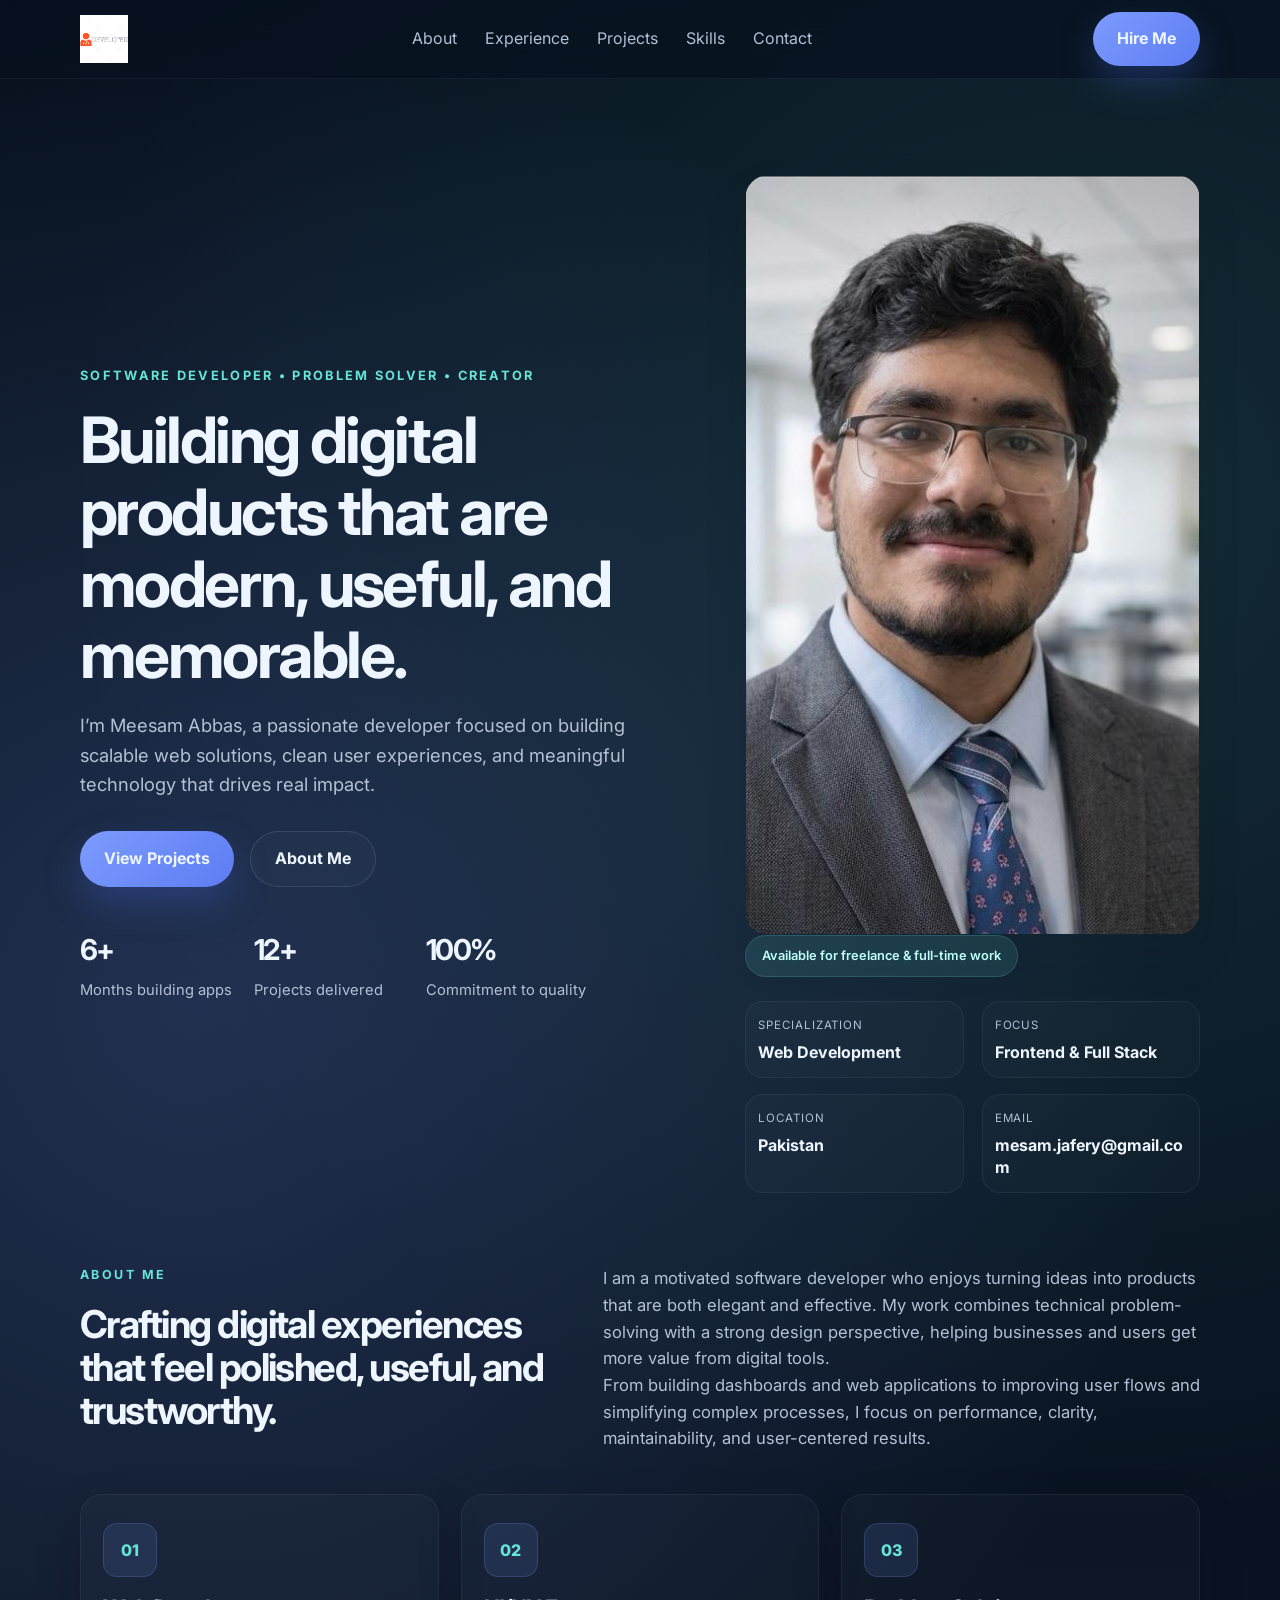
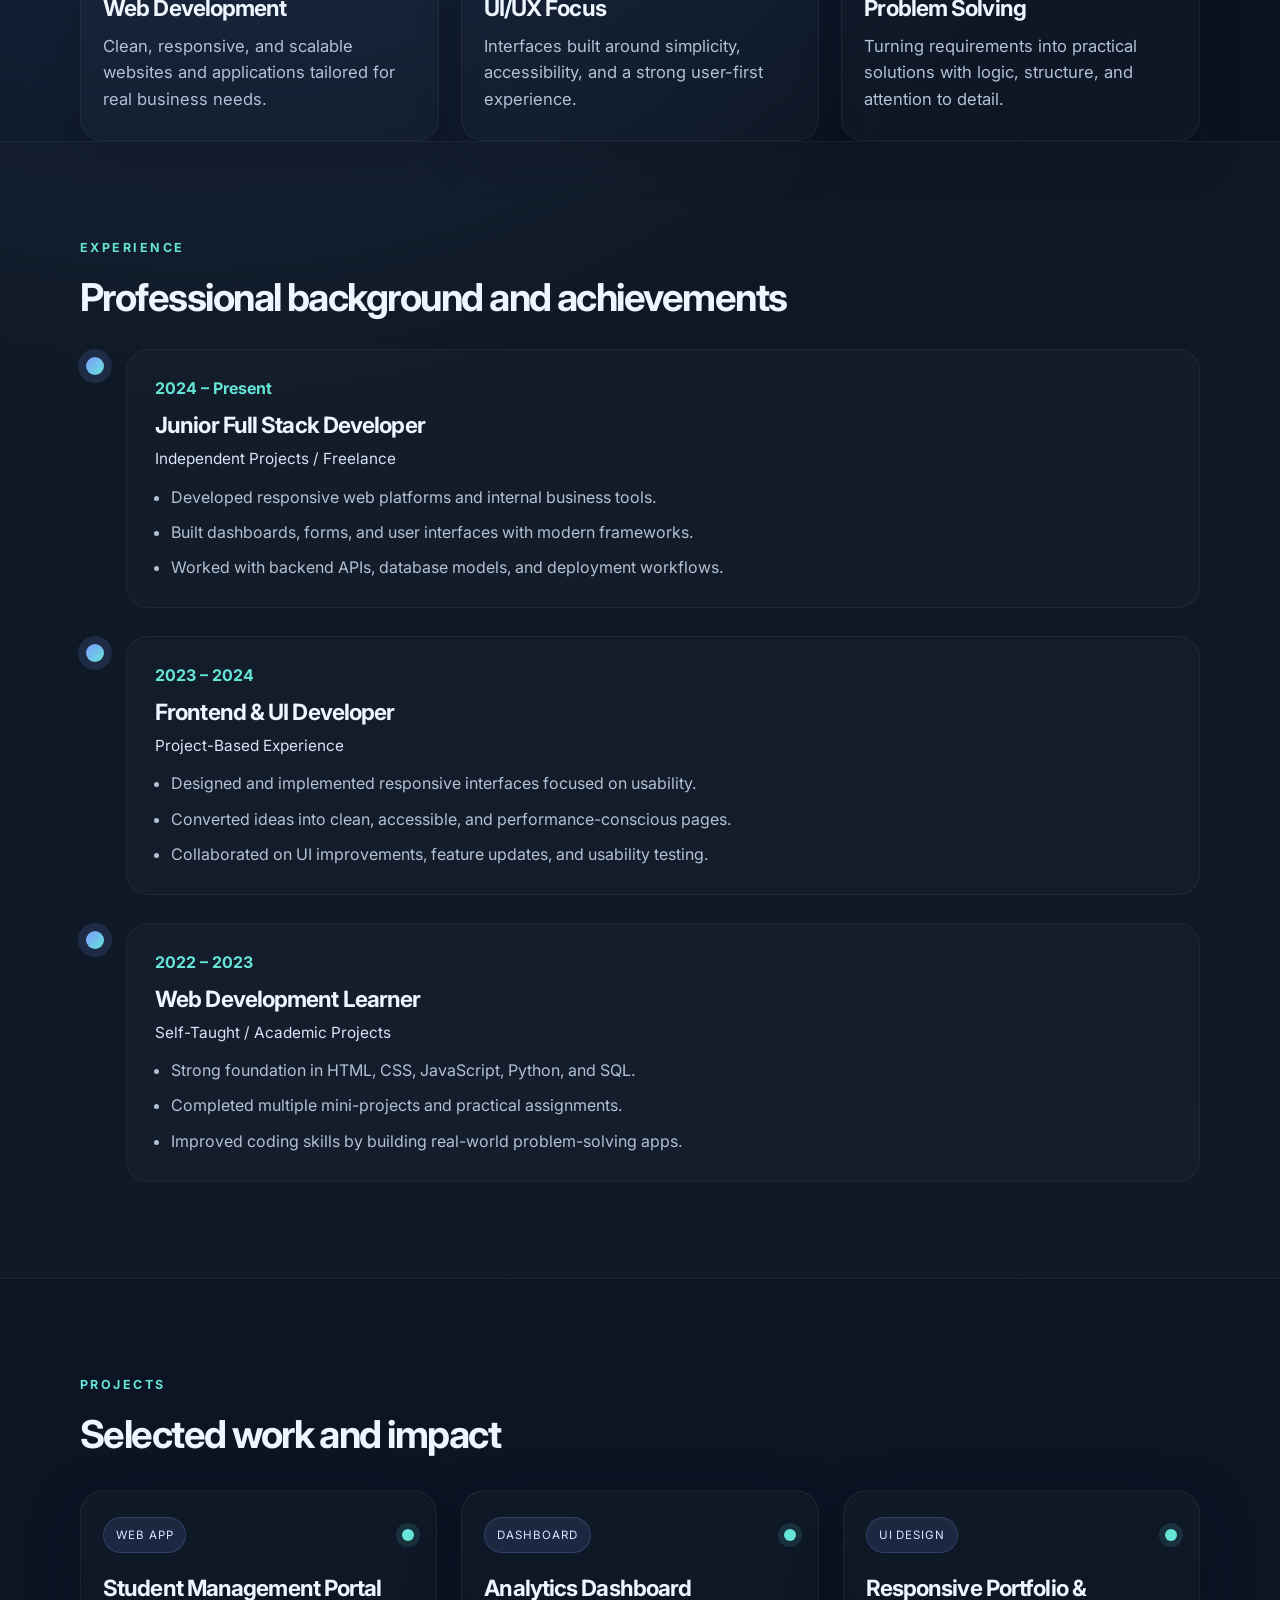
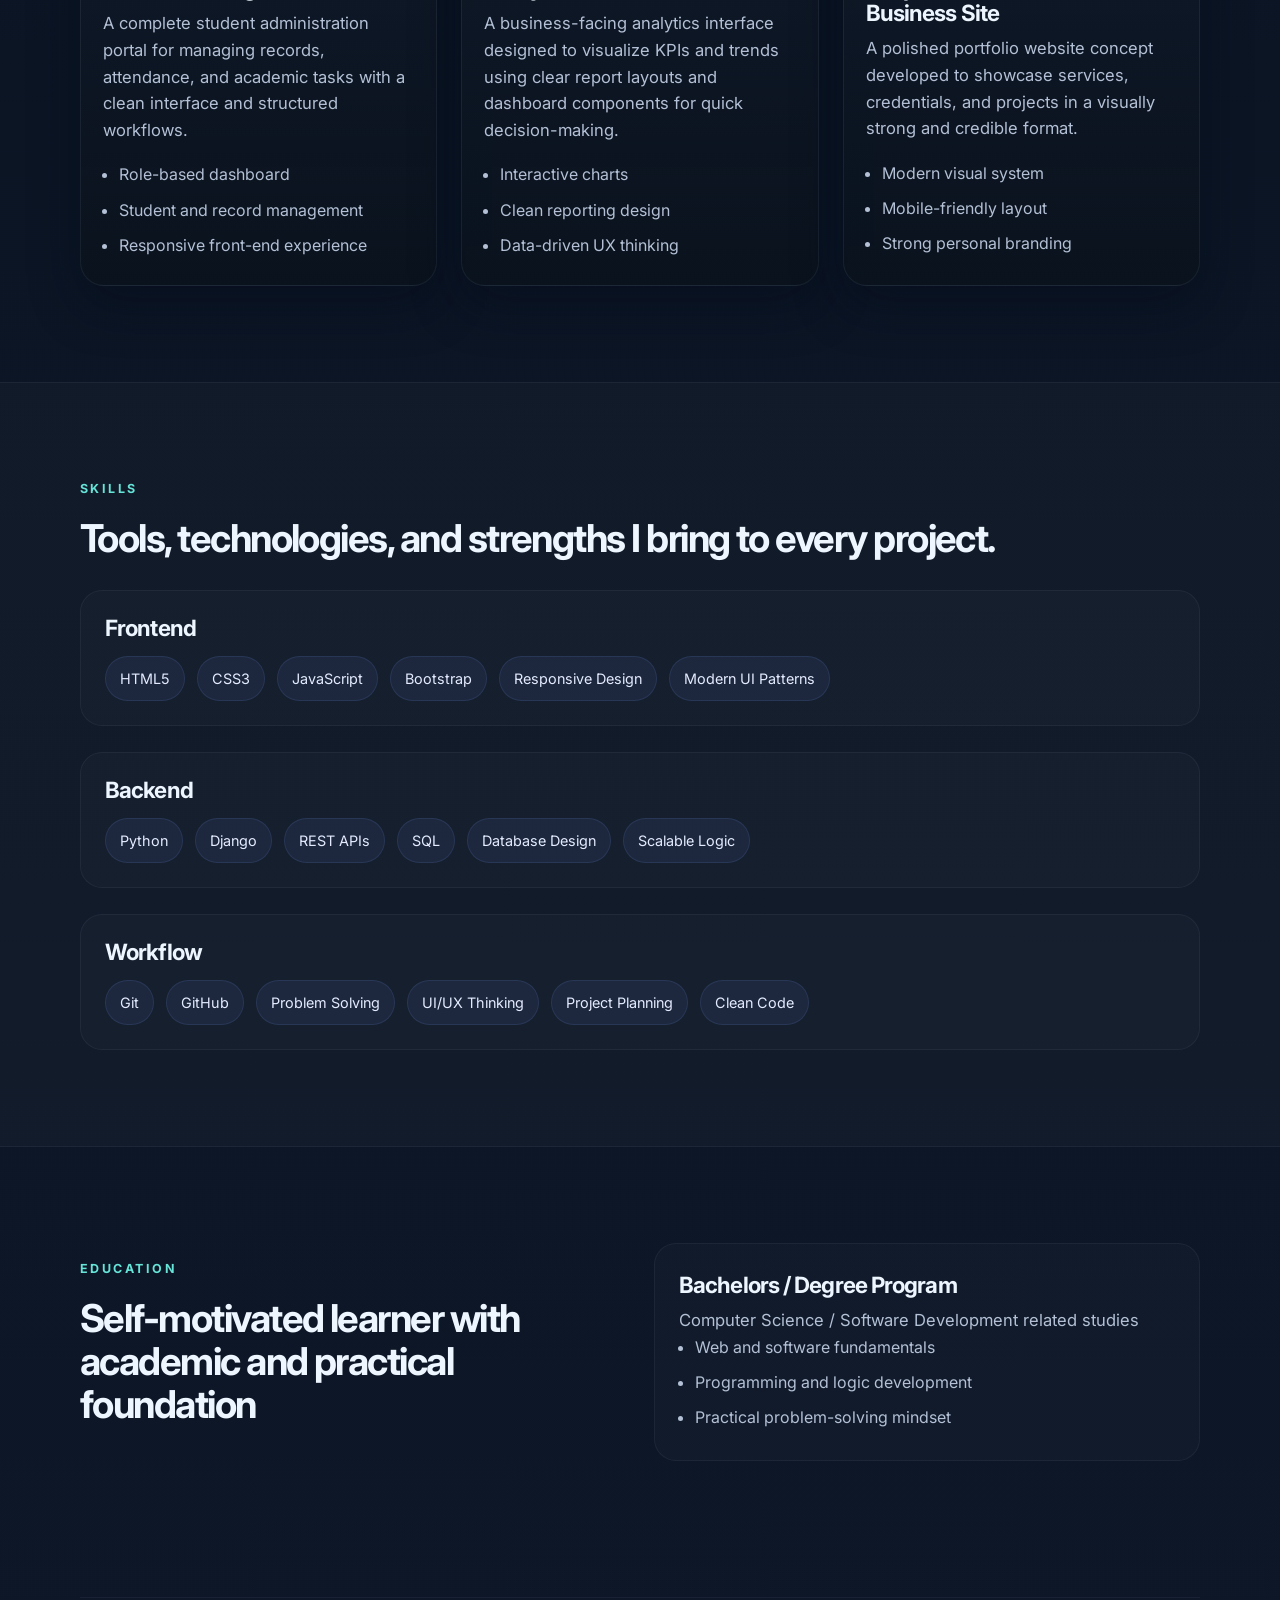
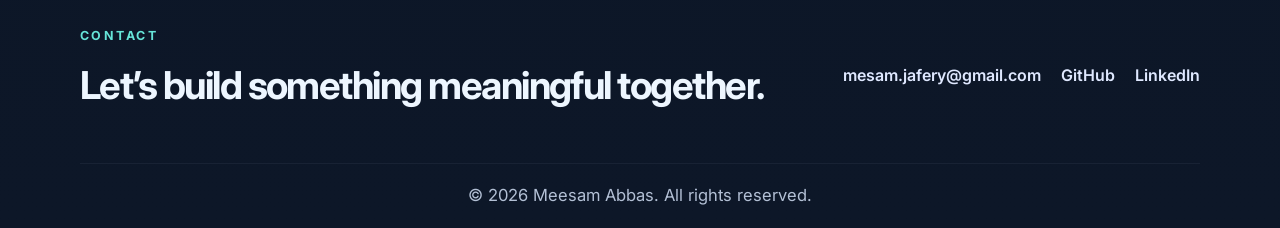
==== index.html @ dd3c180b "Add files via upload" ====
<!DOCTYPE html>
<html lang="en">
  <head>
    <meta charset="UTF-8" />
    <meta name="viewport" content="width=device-width, initial-scale=1.0" />
    <meta
      name="description"
      content="Professional portfolio of Meesam Abbas, a software developer focused on building clean, scalable, and user-centered digital experiences."
    />
    <title>Meesam Abbas | Portfolio</title>
    <link rel="preconnect" href="https://fonts.googleapis.com" />
    <link rel="preconnect" href="https://fonts.gstatic.com" crossorigin />
    <link
      href="https://fonts.googleapis.com/css2?family=Inter:wght@400;500;600;700;800;900&display=swap"
      rel="stylesheet"
    />
    <link rel="stylesheet" href="styles.css" />
  </head>
  <body>
    <header class="site-header">
      <nav class="nav container">
        <a href="#top" class="brand" aria-label="Meesam Abbas home">
          <img
            class="brand-mark"
            src="f4c7836ed6007da3af8264ae52c1f7133dd1fe5c-731x731.png"
            alt="Developer logo"
          />
        </a>
        <div class="nav-links">
          <a href="#about">About</a>
          <a href="#experience">Experience</a>
          <a href="#projects">Projects</a>
          <a href="#skills">Skills</a>
          <a href="#contact">Contact</a>
        </div>
        <a class="btn btn-primary" href="#contact">Hire Me</a>
      </nav>
    </header>

    <main id="top">
      <section class="hero">
        <div class="container hero-grid">
          <div class="hero-copy">
            <p class="eyebrow">Software Developer • Problem Solver • Creator</p>
            <h1>Building digital products that are modern, useful, and memorable.</h1>
            <p class="lead">
              I’m Meesam Abbas, a passionate developer focused on building scalable web solutions,
              clean user experiences, and meaningful technology that drives real impact.
            </p>

            <div class="action-row">
              <a class="btn btn-primary" href="#projects">View Projects</a>
              <a class="btn btn-secondary" href="#about">About Me</a>
            </div>

            <ul class="quick-stats">
              <li><strong>6+</strong><span>Months building apps</span></li>
              <li><strong>12+</strong><span>Projects delivered</span></li>
              <li><strong>100%</strong><span>Commitment to quality</span></li>
            </ul>
          </div>

          <div class="hero-card">
            <div class="profile-panel">
              <div class="avatar-ring">
                <img
                  class="profile-photo"
                  src="WhatsApp Image 2026-08-08 at 12.44.15 PM.jpeg"
                  alt="Meesam Abbas"
                />
              </div>
              <div class="status-badge">Available for freelance & full-time work</div>

              <div class="mini-grid">
                <div>
                  <span class="label">Specialization</span>
                  <strong>Web Development</strong>
                </div>
                <div>
                  <span class="label">Focus</span>
                  <strong>Frontend & Full Stack</strong>
                </div>
                <div>
                  <span class="label">Location</span>
                  <strong>Pakistan</strong>
                </div>
                <div>
                  <span class="label">Email</span>
                  <strong>mesam.jafery@gmail.com</strong>
                </div>
              </div>
            </div>
          </div>
        </div>
      </section>
        <div class="container two-col">
          <div>
            <p class="section-tag">About Me</p>
            <h2>Crafting digital experiences that feel polished, useful, and trustworthy.</h2>
          </div>
          <div>
            <p>
              I am a motivated software developer who enjoys turning ideas into products that are both
              elegant and effective. My work combines technical problem-solving with a strong design
              perspective, helping businesses and users get more value from digital tools.
            </p>
            <p>
              From building dashboards and web applications to improving user flows and simplifying
              complex processes, I focus on performance, clarity, maintainability, and user-centered
              results.
            </p>
          </div>
        </div>

        <div class="container value-grid">
          <article class="service-card">
            <div class="icon-box">01</div>
            <h3>Web Development</h3>
            <p>Clean, responsive, and scalable websites and applications tailored for real business needs.</p>
          </article>
          <article class="service-card">
            <div class="icon-box">02</div>
            <h3>UI/UX Focus</h3>
            <p>Interfaces built around simplicity, accessibility, and a strong user-first experience.</p>
          </article>
          <article class="service-card">
            <div class="icon-box">03</div>
            <h3>Problem Solving</h3>
            <p>Turning requirements into practical solutions with logic, structure, and attention to detail.</p>
          </article>
        </div>
      </section>

      <section id="experience" class="section alt-bg">
        <div class="container">
          <p class="section-tag">Experience</p>
          <h2>Professional background and achievements</h2>

          <div class="timeline">
            <article class="timeline-item">
              <div class="timeline-dot"></div>
              <div class="timeline-content">
                <span class="year">2024 – Present</span>
                <h3>Junior Full Stack Developer</h3>
                <p class="meta">Independent Projects / Freelance</p>
                <ul>
                  <li>Developed responsive web platforms and internal business tools.</li>
                  <li>Built dashboards, forms, and user interfaces with modern frameworks.</li>
                  <li>Worked with backend APIs, database models, and deployment workflows.</li>
                </ul>
              </div>
            </article>

            <article class="timeline-item">
              <div class="timeline-dot"></div>
              <div class="timeline-content">
                <span class="year">2023 – 2024</span>
                <h3>Frontend & UI Developer</h3>
                <p class="meta">Project-Based Experience</p>
                <ul>
                  <li>Designed and implemented responsive interfaces focused on usability.</li>
                  <li>Converted ideas into clean, accessible, and performance-conscious pages.</li>
                  <li>Collaborated on UI improvements, feature updates, and usability testing.</li>
                </ul>
              </div>
            </article>

            <article class="timeline-item">
              <div class="timeline-dot"></div>
              <div class="timeline-content">
                <span class="year">2022 – 2023</span>
                <h3>Web Development Learner</h3>
                <p class="meta">Self-Taught / Academic Projects</p>
                <ul>
                  <li>Strong foundation in HTML, CSS, JavaScript, Python, and SQL.</li>
                  <li>Completed multiple mini-projects and practical assignments.</li>
                  <li>Improved coding skills by building real-world problem-solving apps.</li>
                </ul>
              </div>
            </article>
          </div>
        </div>
      </section>

      <section id="projects" class="section">
        <div class="container">
          <p class="section-tag">Projects</p>
          <h2>Selected work and impact</h2>

          <div class="project-grid">
            <article class="project-card">
              <div class="project-header">
                <span class="pill">Web App</span>
                <span class="dot"></span>
              </div>
              <h3>Student Management Portal</h3>
              <p>
                A complete student administration portal for managing records, attendance, and academic
                tasks with a clean interface and structured workflows.
              </p>
              <ul>
                <li>Role-based dashboard</li>
                <li>Student and record management</li>
                <li>Responsive front-end experience</li>
              </ul>
            </article>

            <article class="project-card">
              <div class="project-header">
                <span class="pill">Dashboard</span>
                <span class="dot"></span>
              </div>
              <h3>Analytics Dashboard</h3>
              <p>
                A business-facing analytics interface designed to visualize KPIs and trends using clear
                report layouts and dashboard components for quick decision-making.
              </p>
              <ul>
                <li>Interactive charts</li>
                <li>Clean reporting design</li>
                <li>Data-driven UX thinking</li>
              </ul>
            </article>

            <article class="project-card">
              <div class="project-header">
                <span class="pill">UI Design</span>
                <span class="dot"></span>
              </div>
              <h3>Responsive Portfolio & Business Site</h3>
              <p>
                A polished portfolio website concept developed to showcase services, credentials, and
                projects in a visually strong and credible format.
              </p>
              <ul>
                <li>Modern visual system</li>
                <li>Mobile-friendly layout</li>
                <li>Strong personal branding</li>
              </ul>
            </article>
          </div>
        </div>
      </section>

      <section id="skills" class="section alt-bg">
        <div class="container">
          <p class="section-tag">Skills</p>
          <h2>Tools, technologies, and strengths I bring to every project.</h2>

          <div class="skills-wrap">
            <div class="skill-group">
              <h3>Frontend</h3>
              <div class="chip-list">
                <span>HTML5</span>
                <span>CSS3</span>
                <span>JavaScript</span>
                <span>Bootstrap</span>
                <span>Responsive Design</span>
                <span>Modern UI Patterns</span>
              </div>
            </div>

            <div class="skill-group">
              <h3>Backend</h3>
              <div class="chip-list">
                <span>Python</span>
                <span>Django</span>
                <span>REST APIs</span>
                <span>SQL</span>
                <span>Database Design</span>
                <span>Scalable Logic</span>
              </div>
            </div>

            <div class="skill-group">
              <h3>Workflow</h3>
              <div class="chip-list">
                <span>Git</span>
                <span>GitHub</span>
                <span>Problem Solving</span>
                <span>UI/UX Thinking</span>
                <span>Project Planning</span>
                <span>Clean Code</span>
              </div>
            </div>
          </div>
        </div>
      </section>

      <section class="section education">
        <div class="container education-row">
          <div class="education-copy">
            <p class="section-tag">Education</p>
            <h2>Self-motivated learner with academic and practical foundation</h2>
          </div>
          <div class="education-card">
            <h3>Bachelors / Degree Program</h3>
            <p>Computer Science / Software Development related studies</p>
            <ul>
              <li>Web and software fundamentals</li>
              <li>Programming and logic development</li>
              <li>Practical problem-solving mindset</li>
            </ul>
          </div>
        </div>
      </section>
    </main>

    <footer id="contact" class="site-footer">
      <div class="container footer-inner">
        <div>
          <p class="section-tag">Contact</p>
          <h2>Let’s build something meaningful together.</h2>
        </div>

        <div class="contact-box">
          <a href="mailto:mesam.jafery@gmail.com">mesam.jafery@gmail.com</a>
          <a href="https://github.com/" target="_blank" rel="noreferrer">GitHub</a>
          <a href="https://www.linkedin.com/" target="_blank" rel="noreferrer">LinkedIn</a>
        </div>
      </div>

      <div class="container bottom-bar">
        <p>© <span id="year"></span> Meesam Abbas. All rights reserved.</p>
      </div>
    </footer>

    <script src="script.js"></script>
  </body>
</html>
---- styles.css ----
:root {
  --bg: #08111f;
  --bg-soft: #101c2f;
  --panel: rgba(17, 26, 40, 0.88);
  --panel-border: rgba(148, 163, 184, 0.18);
  --text: #edf6ff;
  --muted: #b3c0d5;
  --primary: #7c9cff;
  --primary-strong: #5d7cf2;
  --accent: #66e4d8;
  --accent-soft: rgba(102, 228, 216, 0.12);
  --shadow: 0 18px 50px rgba(5, 12, 24, 0.45);
}

* {
  box-sizing: border-box;
  margin: 0;
  padding: 0;
}

html {
  scroll-behavior: smooth;
}

body {
  font-family: "Inter", sans-serif;
  background:
    radial-gradient(circle at 15% 20%, rgba(124, 156, 255, 0.22), transparent 24%),
    radial-gradient(circle at 85% 10%, rgba(102, 228, 216, 0.12), transparent 22%),
    linear-gradient(180deg, #07111d 0%, #0d1728 100%);
  color: var(--text);
  line-height: 1.6;
}

img {
  max-width: 100%;
  display: block;
}

a {
  color: inherit;
  text-decoration: none;
}

ul {
  list-style: none;
}

.container {
  width: min(1120px, calc(100% - 32px));
  margin: 0 auto;
}

.section {
  padding: 96px 0;
}

.alt-bg {
  background: rgba(255, 255, 255, 0.02);
  border-top: 1px solid rgba(148, 163, 184, 0.08);
  border-bottom: 1px solid rgba(148, 163, 184, 0.08);
}

.section-tag {
  color: var(--accent);
  font-size: 0.78rem;
  letter-spacing: 0.2em;
  text-transform: uppercase;
  font-weight: 700;
  margin-bottom: 18px;
}

.icon-box {
  display: inline-flex;
  align-items: center;
  justify-content: center;
  width: 54px;
  height: 54px;
  border-radius: 14px;
  background: rgba(124, 156, 255, 0.12);
  border: 1px solid rgba(124, 156, 255, 0.2);
  color: var(--accent);
  font-weight: 800;
  margin-bottom: 18px;
}

h1, h2, h3 {
  line-height: 1.12;
  letter-spacing: -0.04em;
}

h1 {
  font-size: clamp(2.8rem, 5vw, 5rem);
  margin-bottom: 20px;
  max-width: 640px;
}

h2 {
  font-size: clamp(2rem, 3vw, 3rem);
  margin-bottom: 20px;
}

h3 {
  font-size: 1.4rem;
  margin-bottom: 10px;
}

p {
  color: var(--muted);
  font-size: 1.04rem;
}

.site-header {
  position: sticky;
  top: 0;
  z-index: 30;
  backdrop-filter: blur(18px);
  background: rgba(8, 17, 31, 0.72);
  border-bottom: 1px solid rgba(148, 163, 184, 0.08);
}

.nav {
  display: flex;
  align-items: center;
  justify-content: space-between;
  min-height: 78px;
}

.brand {
  display: inline-flex;
  align-items: center;
  justify-content: center;
  font-weight: 900;
  font-size: 1.5rem;
  letter-spacing: -0.06em;
  color: var(--text);
}

.brand-mark {
  width: 48px;
  height: 48px;
  object-fit: contain;
  display: block;
  flex-shrink: 0;
  margin-right: 2px;
}

.nav-links {
  display: flex;
  align-items: center;
  gap: 28px;
  color: var(--muted);
}

.nav-links a {
  transition: color 0.2s ease;
}

.nav-links a:hover {
  color: var(--text);
}

.btn {
  display: inline-flex;
  align-items: center;
  justify-content: center;
  border-radius: 999px;
  padding: 14px 24px;
  font-weight: 700;
  transition: transform 0.2s ease, box-shadow 0.2s ease;
}

.btn:hover {
  transform: translateY(-1px);
}

.btn-primary {
  background: linear-gradient(135deg, var(--primary), var(--primary-strong));
  box-shadow: 0 16px 35px rgba(64, 94, 196, 0.35);
}

.btn-secondary {
  border: 1px solid rgba(148, 163, 184, 0.2);
  background: rgba(255, 255, 255, 0.02);
}

.hero {
  padding: 96px 0 72px;
  background: transparent;
}

.hero-grid {
  display: grid;
  grid-template-columns: 1.15fr 0.85fr;
  gap: 50px;
  align-items: center;
}

.eyebrow {
  color: var(--accent);
  font-size: 0.8rem;
  letter-spacing: 0.18em;
  text-transform: uppercase;
  font-weight: 700;
  margin-bottom: 18px;
}

.lead {
  max-width: 600px;
  font-size: 1.15rem;
  margin-bottom: 32px;
}

.action-row {
  display: flex;
  flex-wrap: wrap;
  gap: 16px;
  margin-bottom: 40px;
}

.quick-stats {
  display: flex;
  flex-wrap: wrap;
  gap: 22px;
}

.quick-stats li {
  min-width: 150px;
  display: flex;
  flex-direction: column;
  gap: 6px;
}

.quick-stats strong {
  font-size: 1.8rem;
  letter-spacing: -0.06em;
}

.quick-stats span {
  color: var(--muted);
  font-size: 0.92rem;
}

.hero-card {
  display: flex;
  justify-content: center;
}

.profile-panel {
  width: min(100%, 700px);
  padding: 0;
  border-radius: 0;
  background: transparent;
  border: none;
  box-shadow: none;
}

.avatar-ring {
  width: min(100%, 700px);
  height: auto;
  border-radius: 24px;
  display: block;
  background: transparent;
  margin: 0;
  border: none;
  overflow: hidden;
  box-shadow: 0 22px 44px rgba(15, 23, 42, 0.12);
}

.profile-photo {
  width: 100%;
  height: 760px;
  border-radius: 18px;
  object-fit: cover;
  object-position: center top;
  border: 1px solid rgba(15, 23, 42, 0.06);
  box-shadow: 0 18px 40px rgba(8, 17, 31, 0.12);
}

.status-badge {
  display: inline-block;
  margin: 0 auto 24px;
  padding: 10px 16px;
  border-radius: 999px;
  background: var(--accent-soft);
  border: 1px solid rgba(102, 228, 216, 0.18);
  color: #befff8;
  font-size: 0.8rem;
  font-weight: 600;
}

.mini-grid {
  display: grid;
  grid-template-columns: repeat(2, minmax(150px, 1fr));
  gap: 16px 18px;
}

.mini-grid > div {
  min-width: 0;
  padding: 14px 12px;
  border-radius: 18px;
  background: rgba(255, 255, 255, 0.02);
  border: 1px solid rgba(148, 163, 184, 0.1);
}

.mini-grid strong {
  display: block;
  word-break: break-word;
  overflow-wrap: anywhere;
  line-height: 1.4;
}

.label {
  display: block;
  color: var(--muted);
  font-size: 0.72rem;
  margin-bottom: 6px;
  letter-spacing: 0.08em;
  text-transform: uppercase;
}

.two-col {
  display: grid;
  grid-template-columns: 0.9fr 1.1fr;
  gap: 34px;
  align-items: start;
}

.value-grid {
  display: grid;
  grid-template-columns: repeat(3, minmax(0, 1fr));
  gap: 22px;
  margin-top: 42px;
}

.service-card {
  background: rgba(255, 255, 255, 0.02);
  border: 1px solid rgba(148, 163, 184, 0.1);
  border-radius: 22px;
  padding: 28px 22px;
  box-shadow: 0 18px 40px rgba(10, 17, 28, 0.25);
}

.service-card h3 {
  margin-bottom: 12px;
}

.timeline {
  display: grid;
  gap: 28px;
  margin-top: 30px;
}

.timeline-item {
  position: relative;
  display: grid;
  grid-template-columns: 20px 1fr;
  gap: 20px;
  padding-left: 6px;
}

.timeline-dot {
  width: 18px;
  height: 18px;
  border-radius: 50%;
  background: linear-gradient(135deg, var(--primary), var(--accent));
  box-shadow: 0 0 0 8px rgba(124, 156, 255, 0.14);
  margin-top: 8px;
}

.timeline-content {
  padding: 26px 28px;
  border-radius: 22px;
  background: rgba(255, 255, 255, 0.02);
  border: 1px solid rgba(148, 163, 184, 0.08);
}

.year {
  display: inline-block;
  color: var(--accent);
  font-weight: 700;
  margin-bottom: 10px;
}

.meta {
  margin-bottom: 12px;
  font-size: 0.96rem;
  color: #d8e3f8;
}

.timeline-content ul,
.project-card ul,
.education-card ul {
  display: grid;
  gap: 8px;
  padding-left: 16px;
  color: var(--muted);
}

.timeline-content li,
.project-card li,
.education-card li {
  list-style: disc;
  line-height: 1.7;
}

.project-grid {
  display: grid;
  grid-template-columns: repeat(3, minmax(0, 1fr));
  gap: 24px;
  margin-top: 34px;
}

.project-card {
  background: linear-gradient(180deg, rgba(17, 26, 40, 0.92), rgba(9, 18, 29, 0.9));
  border: 1px solid rgba(148, 163, 184, 0.1);
  border-radius: 24px;
  padding: 26px 22px;
  box-shadow: var(--shadow);
  transition: transform 0.2s ease, border-color 0.2s ease;
}

.project-card:hover {
  transform: translateY(-4px);
  border-color: rgba(124, 156, 255, 0.35);
}

.project-header {
  display: flex;
  align-items: center;
  justify-content: space-between;
  margin-bottom: 22px;
}

.pill {
  display: inline-flex;
  align-items: center;
  padding: 8px 12px;
  border-radius: 999px;
  background: rgba(124, 156, 255, 0.12);
  border: 1px solid rgba(124, 156, 255, 0.2);
  color: #dce5ff;
  font-size: 0.72rem;
  letter-spacing: 0.08em;
  text-transform: uppercase;
}

.dot {
  width: 12px;
  height: 12px;
  border-radius: 50%;
  background: var(--accent);
  box-shadow: 0 0 0 6px rgba(102, 228, 216, 0.12);
}

.project-card p {
  margin-bottom: 18px;
}

.skills-wrap {
  display: grid;
  gap: 26px;
  margin-top: 30px;
}

.skill-group {
  background: rgba(255, 255, 255, 0.02);
  border: 1px solid rgba(148, 163, 184, 0.08);
  border-radius: 22px;
  padding: 24px;
}

.chip-list {
  display: flex;
  flex-wrap: wrap;
  gap: 12px;
  margin-top: 16px;
}

.chip-list span {
  padding: 10px 14px;
  border-radius: 999px;
  background: rgba(124, 156, 255, 0.08);
  border: 1px solid rgba(124, 156, 255, 0.12);
  color: #e4ebff;
  font-size: 0.9rem;
}

.achievement-grid {
  display: grid;
  grid-template-columns: repeat(3, minmax(0, 1fr));
  gap: 22px;
}

.achievement-box {
  padding: 28px 22px;
  border-radius: 22px;
  background: linear-gradient(180deg, rgba(17,26,40,0.9), rgba(10,19,31,0.9));
  border: 1px solid rgba(148, 163, 184, 0.08);
  text-align: center;
  box-shadow: var(--shadow);
}

.achievement-box strong {
  display: block;
  font-size: 2.3rem;
  margin-bottom: 10px;
  color: var(--accent);
}

.education-row {
  display: grid;
  grid-template-columns: 1fr 1fr;
  gap: 28px;
  align-items: center;
}

.education-card {
  padding: 28px 24px;
  border: 1px solid rgba(148, 163, 184, 0.08);
  border-radius: 22px;
  background: rgba(255, 255, 255, 0.02);
}

.site-footer {
  padding: 40px 0 20px;
}

.footer-inner {
  display: grid;
  grid-template-columns: 1fr auto;
  align-items: center;
  gap: 28px;
  padding: 28px 0 36px;
  border-top: 1px solid rgba(148, 163, 184, 0.08);
}

.contact-box {
  display: flex;
  flex-wrap: wrap;
  gap: 20px;
  align-items: center;
  justify-content: flex-end;
}

.contact-box a {
  color: #dfe8ff;
  font-weight: 600;
  word-break: break-word;
  overflow-wrap: anywhere;
}

.bottom-bar {
  border-top: 1px solid rgba(148, 163, 184, 0.08);
  padding-top: 18px;
  text-align: center;
}

@media (max-width: 900px) {
  .hero-grid,
  .two-col,
  .education-row,
  .footer-inner,
  .project-grid,
  .achievement-grid,
  .value-grid {
    grid-template-columns: 1fr;
  }

  .nav {
    flex-wrap: wrap;
    justify-content: center;
    gap: 16px;
    padding: 16px 0;
  }

  .nav-links {
    justify-content: center;
    flex-wrap: wrap;
  }

  .contact-box {
    justify-content: flex-start;
  }
}

@media (max-width: 560px) {
  .section {
    padding: 72px 0;
  }

  .hero {
    padding-top: 64px;
  }

  .quick-stats {
    flex-direction: column;
  }

  .mini-grid {
    grid-template-columns: 1fr;
  }
}
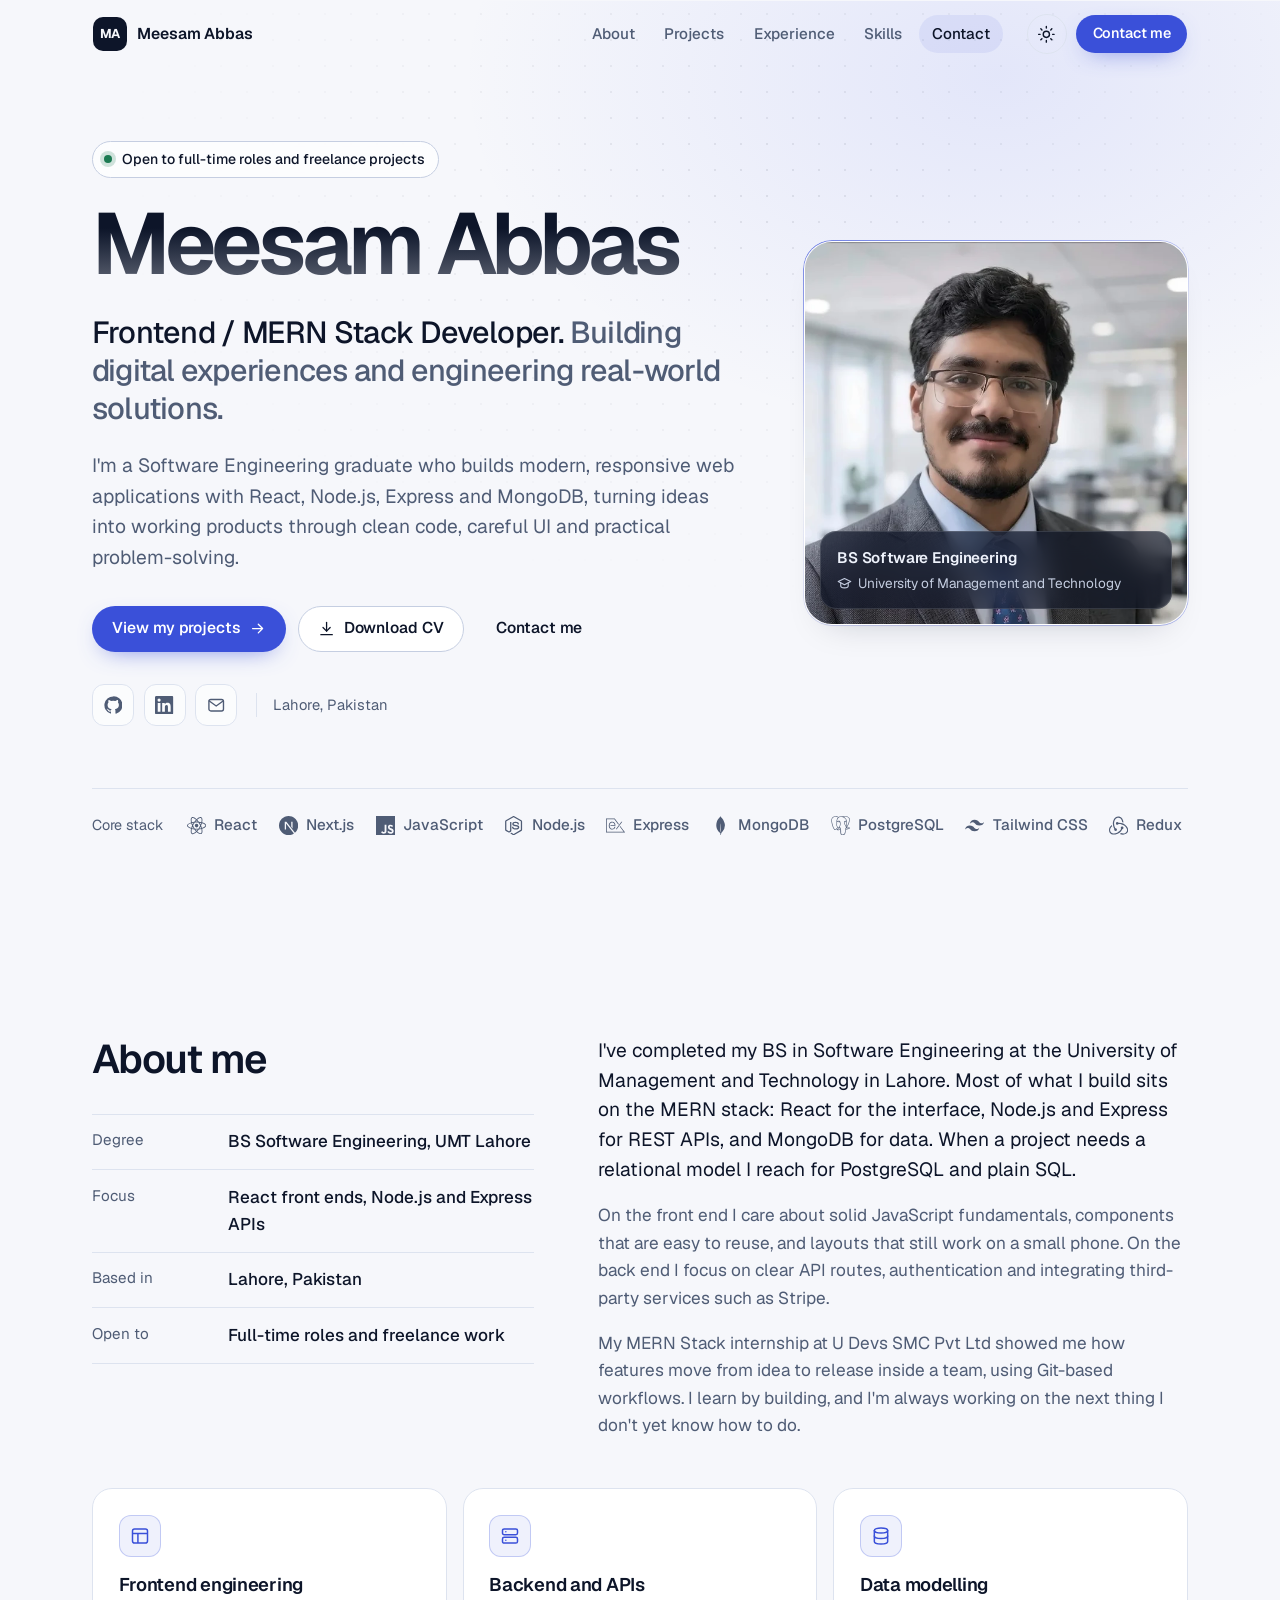
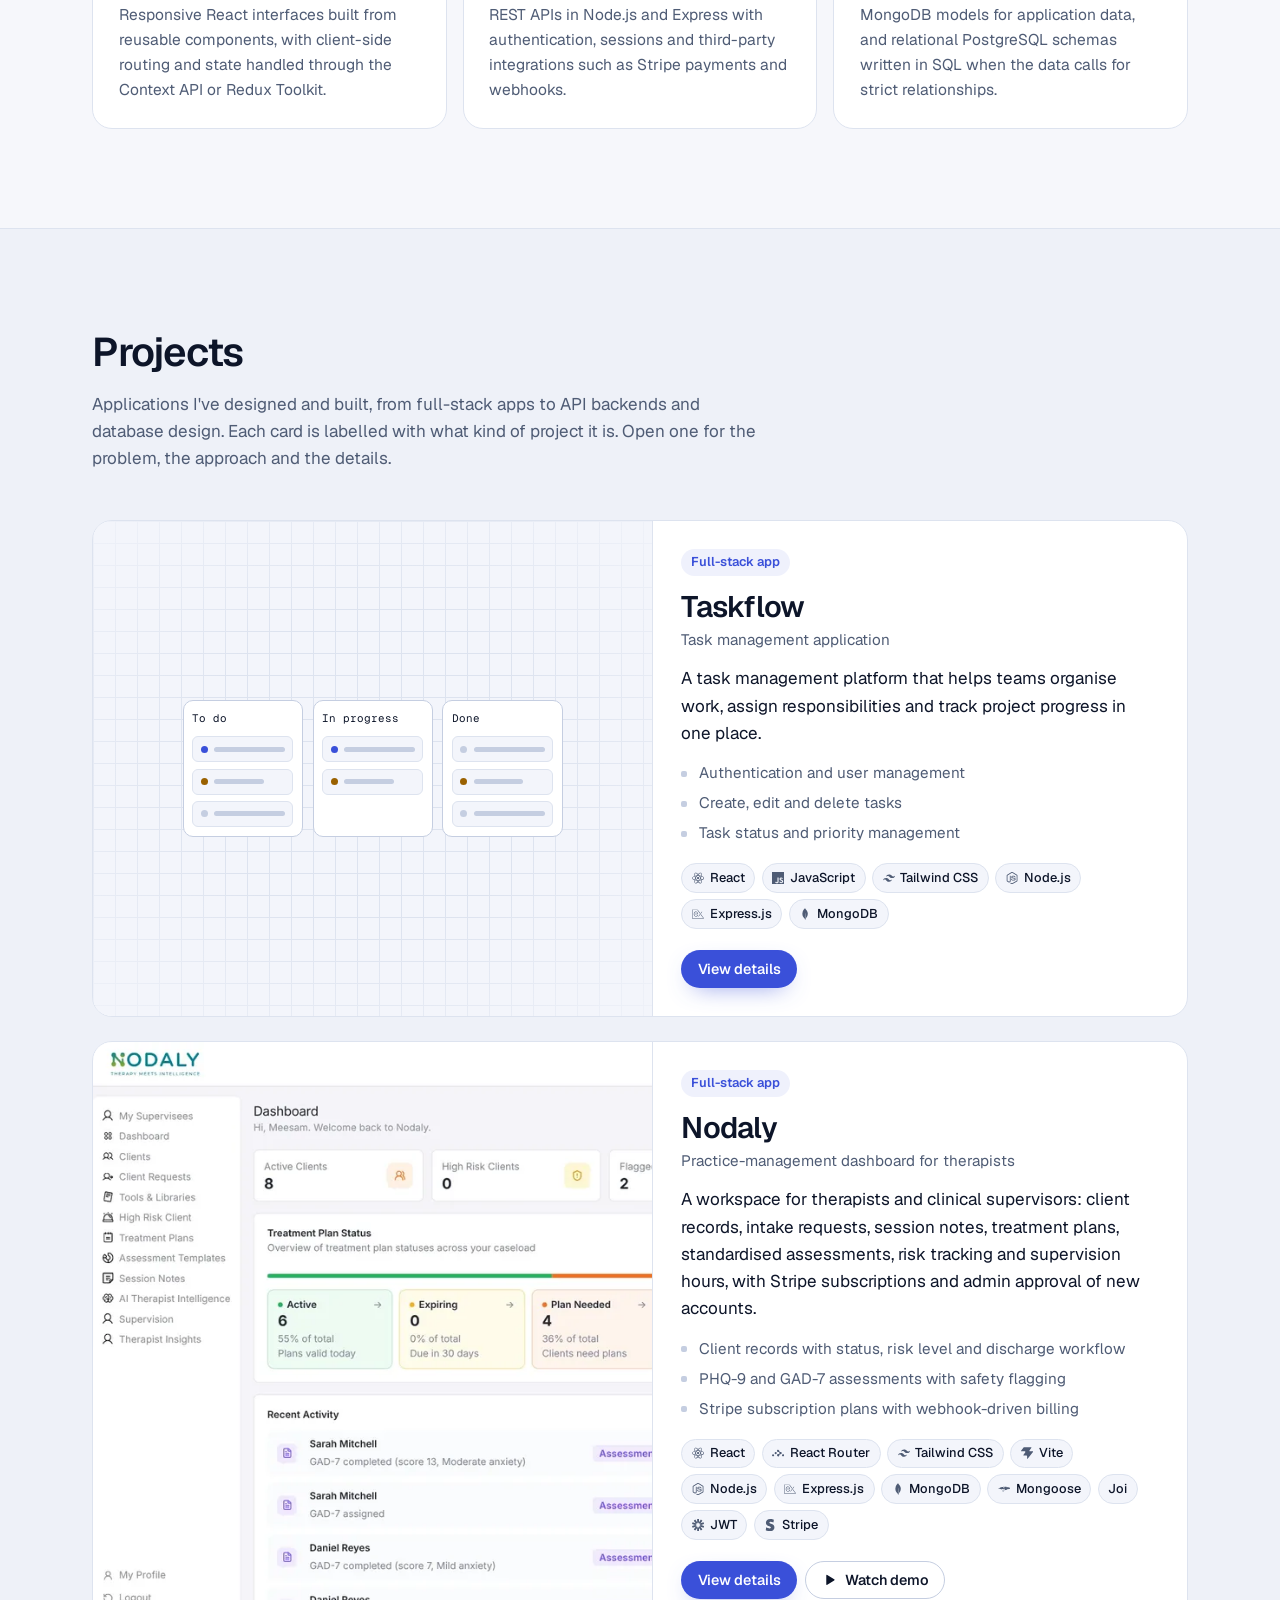
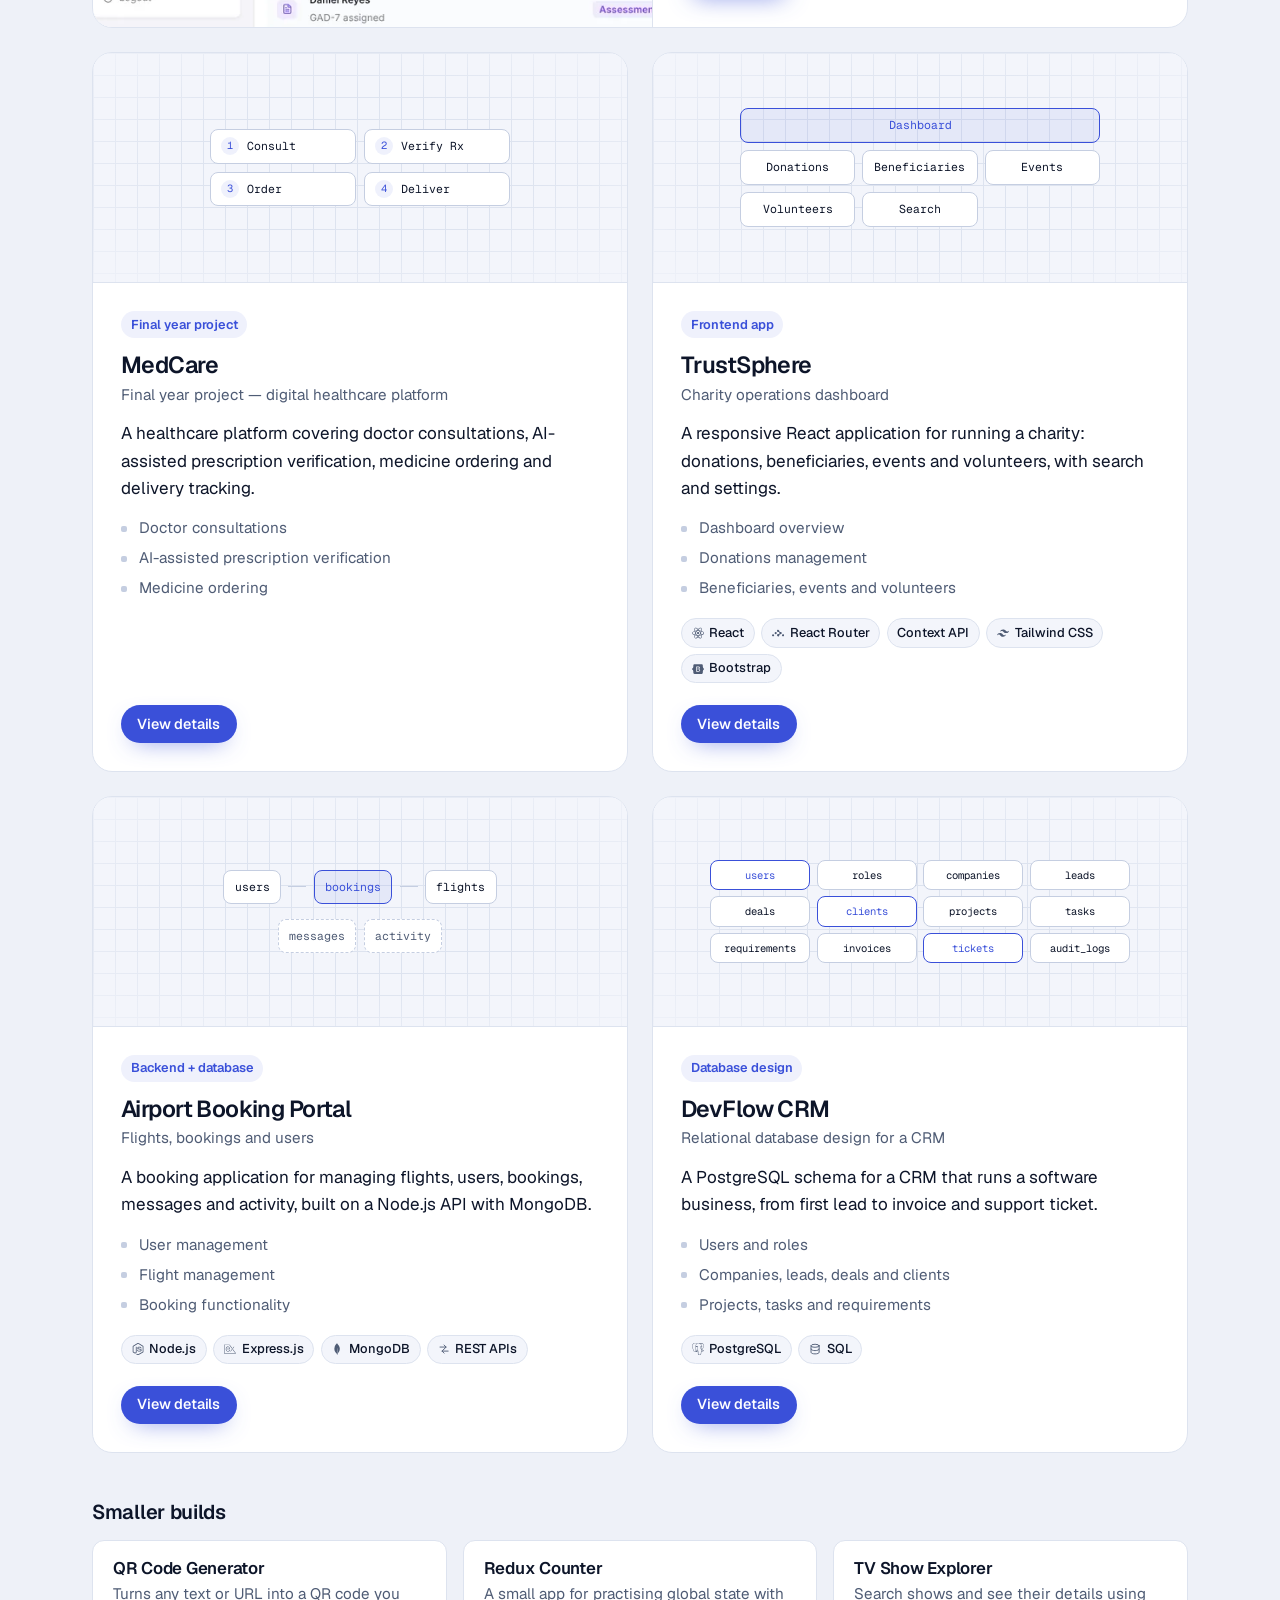
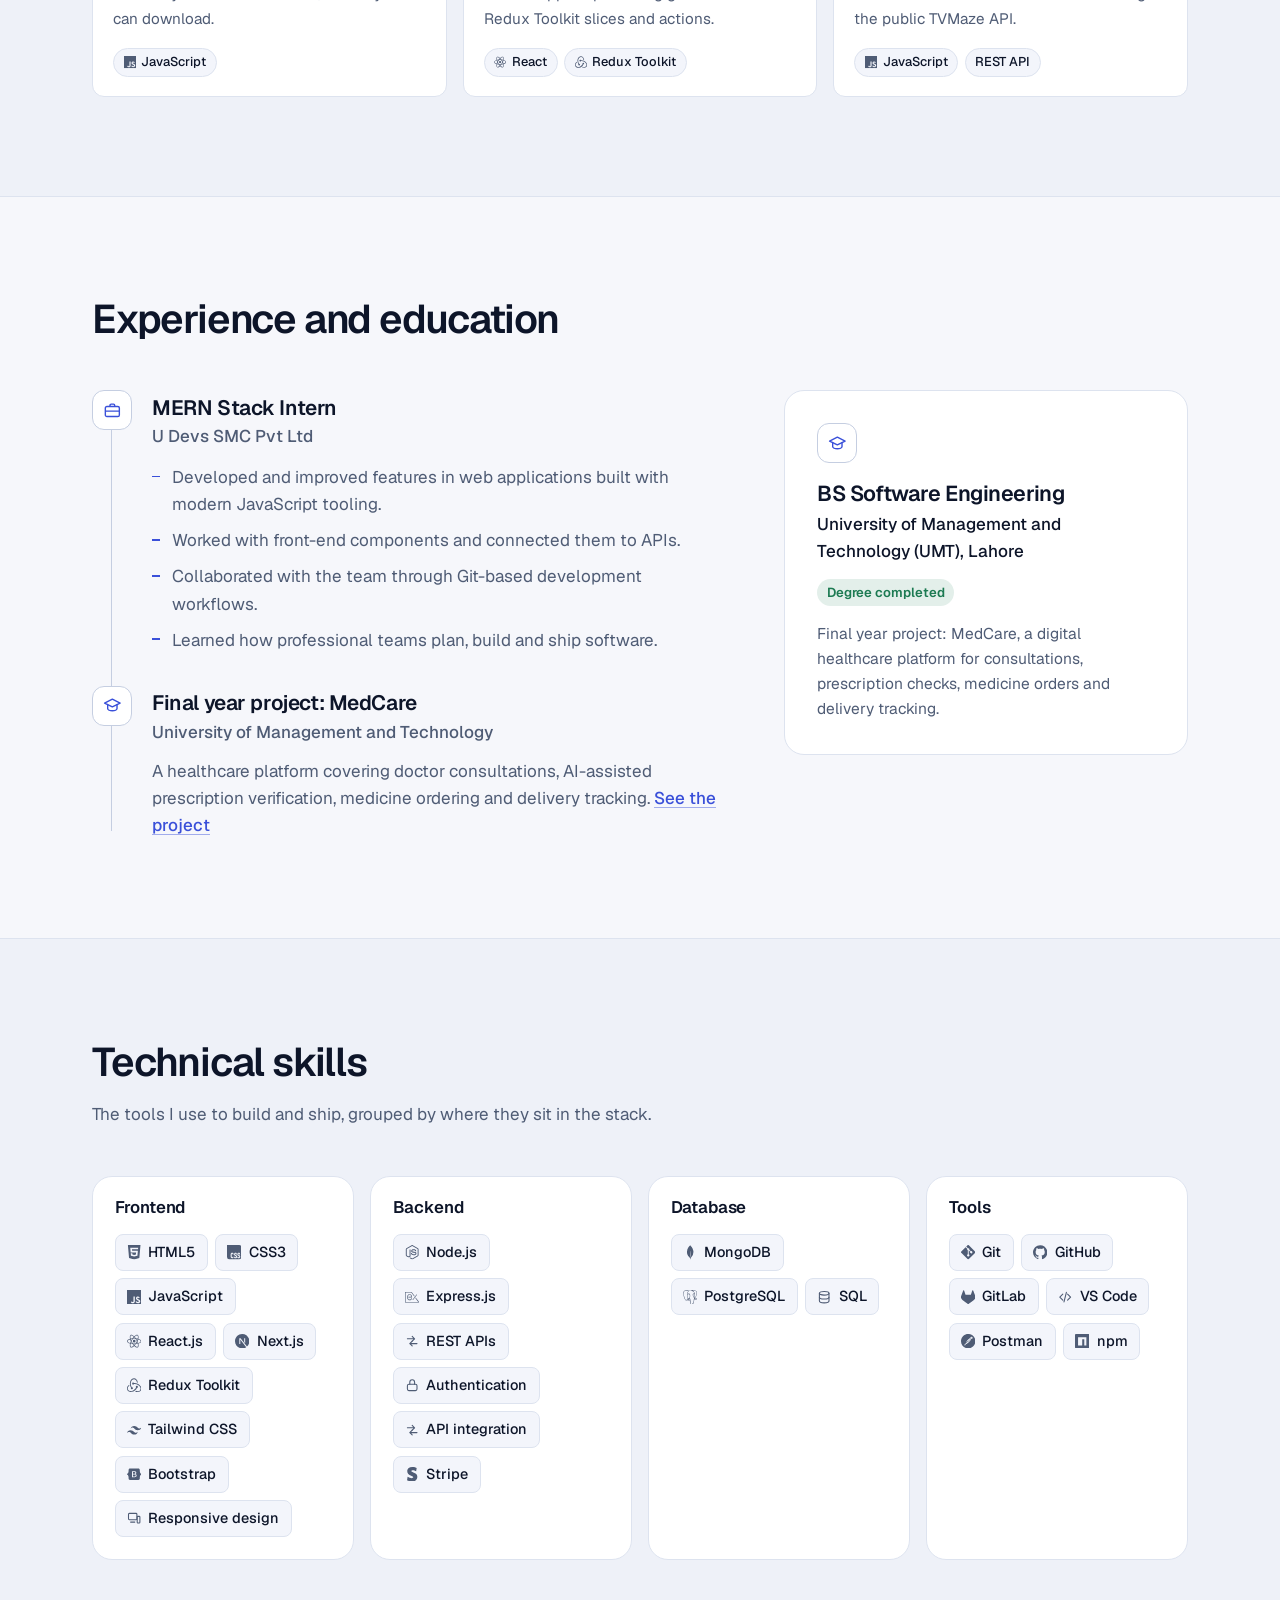
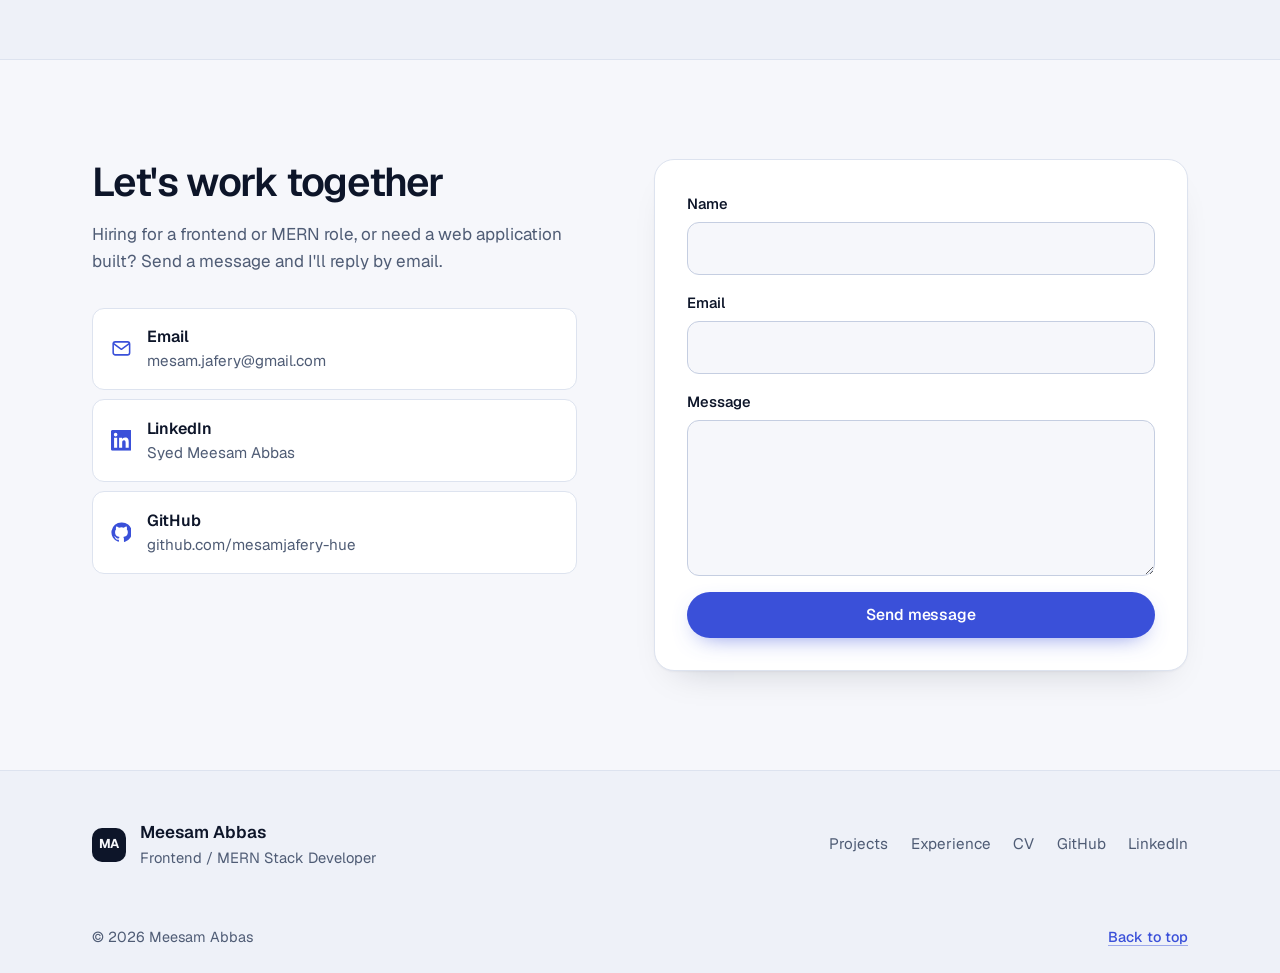
==== commit 49efe980: "Add files via upload" ====
--- a/index.html
+++ b/index.html
@@ -1,330 +1,461 @@
- <!DOCTYPE html>
-<html lang="en">
-  <head>
-    <meta charset="UTF-8" />
-    <meta name="viewport" content="width=device-width, initial-scale=1.0" />
-    <meta
-      name="description"
-      content="Professional portfolio of Meesam Abbas, a software developer focused on building clean, scalable, and user-centered digital experiences."
-    />
-    <title>Meesam Abbas | Portfolio</title>
-    <link rel="preconnect" href="https://fonts.googleapis.com" />
-    <link rel="preconnect" href="https://fonts.gstatic.com" crossorigin />
-    <link
-      href="https://fonts.googleapis.com/css2?family=Inter:wght@400;500;600;700;800;900&display=swap"
-      rel="stylesheet"
-    />
-    <link rel="stylesheet" href="styles.css" />
-  </head>
-  <body>
-    <header class="site-header">
-      <nav class="nav container">
-        <a href="#top" class="brand" aria-label="Meesam Abbas home">
-          <img
-            class="brand-mark"
-            src="f4c7836ed6007da3af8264ae52c1f7133dd1fe5c-731x731.png"
-            alt="Developer logo"
-          />
-        </a>
-        <div class="nav-links">
-          <a href="#about">About</a>
-          <a href="#experience">Experience</a>
-          <a href="#projects">Projects</a>
-          <a href="#skills">Skills</a>
-          <a href="#contact">Contact</a>
-        </div>
-        <a class="btn btn-primary" href="#contact">Hire Me</a>
-      </nav>
-    </header>
-
-    <main id="top">
-      <section class="hero">
-        <div class="container hero-grid">
-          <div class="hero-copy">
-            <p class="eyebrow">Software Developer • Problem Solver • Creator</p>
-            <h1>Building digital products that are modern, useful, and memorable.</h1>
-            <p class="lead">
-              I’m Meesam Abbas, a passionate developer focused on building scalable web solutions,
-              clean user experiences, and meaningful technology that drives real impact.
-            </p>
-
-            <div class="action-row">
-              <a class="btn btn-primary" href="#projects">View Projects</a>
-              <a class="btn btn-secondary" href="#about">About Me</a>
-            </div>
-
-            <ul class="quick-stats">
-              <li><strong>6+</strong><span>Months building apps</span></li>
-              <li><strong>12+</strong><span>Projects delivered</span></li>
-              <li><strong>100%</strong><span>Commitment to quality</span></li>
-            </ul>
-          </div>
-
-          <div class="hero-card">
-            <div class="profile-panel">
-              <div class="avatar-ring">
-                <img
-                  class="profile-photo"
-                  src="WhatsApp Image 2026-08-08 at 12.44.15 PM.jpeg"
-                  alt="Meesam Abbas"
-                />
-              </div>
-              <div class="status-badge">Available for freelance & full-time work</div>
-
-              <div class="mini-grid">
-                <div>
-                  <span class="label">Specialization</span>
-                  <strong>Web Development</strong>
-                </div>
-                <div>
-                  <span class="label">Focus</span>
-                  <strong>Frontend & Full Stack</strong>
-                </div>
-                <div>
-                  <span class="label">Location</span>
-                  <strong>Pakistan</strong>
-                </div>
-                <div>
-                  <span class="label">Email</span>
-                  <strong>mesam.jafery@gmail.com</strong>
-                </div>
-              </div>
-            </div>
-          </div>
-        </div>
-      </section>
-        <div class="container two-col">
-          <div>
-            <p class="section-tag">About Me</p>
-            <h2>Crafting digital experiences that feel polished, useful, and trustworthy.</h2>
-          </div>
-          <div>
-            <p>
-              I am a motivated software developer who enjoys turning ideas into products that are both
-              elegant and effective. My work combines technical problem-solving with a strong design
-              perspective, helping businesses and users get more value from digital tools.
-            </p>
-            <p>
-              From building dashboards and web applications to improving user flows and simplifying
-              complex processes, I focus on performance, clarity, maintainability, and user-centered
-              results.
-            </p>
-          </div>
-        </div>
-
-        <div class="container value-grid">
-          <article class="service-card">
-            <div class="icon-box">01</div>
-            <h3>Web Development</h3>
-            <p>Clean, responsive, and scalable websites and applications tailored for real business needs.</p>
-          </article>
-          <article class="service-card">
-            <div class="icon-box">02</div>
-            <h3>UI/UX Focus</h3>
-            <p>Interfaces built around simplicity, accessibility, and a strong user-first experience.</p>
-          </article>
-          <article class="service-card">
-            <div class="icon-box">03</div>
-            <h3>Problem Solving</h3>
-            <p>Turning requirements into practical solutions with logic, structure, and attention to detail.</p>
-          </article>
-        </div>
-      </section>
-
-      <section id="experience" class="section alt-bg">
-        <div class="container">
-          <p class="section-tag">Experience</p>
-          <h2>Professional background and achievements</h2>
-
-          <div class="timeline">
-            <article class="timeline-item">
-              <div class="timeline-dot"></div>
-              <div class="timeline-content">
-                <span class="year">2024 – Present</span>
-                <h3>Junior Full Stack Developer</h3>
-                <p class="meta">Independent Projects / Freelance</p>
-                <ul>
-                  <li>Developed responsive web platforms and internal business tools.</li>
-                  <li>Built dashboards, forms, and user interfaces with modern frameworks.</li>
-                  <li>Worked with backend APIs, database models, and deployment workflows.</li>
-                </ul>
-              </div>
-            </article>
-
-            <article class="timeline-item">
-              <div class="timeline-dot"></div>
-              <div class="timeline-content">
-                <span class="year">2023 – 2024</span>
-                <h3>Frontend & UI Developer</h3>
-                <p class="meta">Project-Based Experience</p>
-                <ul>
-                  <li>Designed and implemented responsive interfaces focused on usability.</li>
-                  <li>Converted ideas into clean, accessible, and performance-conscious pages.</li>
-                  <li>Collaborated on UI improvements, feature updates, and usability testing.</li>
-                </ul>
-              </div>
-            </article>
-
-            <article class="timeline-item">
-              <div class="timeline-dot"></div>
-              <div class="timeline-content">
-                <span class="year">2022 – 2023</span>
-                <h3>Web Development Learner</h3>
-                <p class="meta">Self-Taught / Academic Projects</p>
-                <ul>
-                  <li>Strong foundation in HTML, CSS, JavaScript, Python, and SQL.</li>
-                  <li>Completed multiple mini-projects and practical assignments.</li>
-                  <li>Improved coding skills by building real-world problem-solving apps.</li>
-                </ul>
-              </div>
-            </article>
-          </div>
-        </div>
-      </section>
-
-      <section id="projects" class="section">
-        <div class="container">
-          <p class="section-tag">Projects</p>
-          <h2>Selected work and impact</h2>
-
-          <div class="project-grid">
-            <article class="project-card">
-              <div class="project-header">
-                <span class="pill">Web App</span>
-                <span class="dot"></span>
-              </div>
-              <h3>Student Management Portal</h3>
-              <p>
-                A complete student administration portal for managing records, attendance, and academic
-                tasks with a clean interface and structured workflows.
-              </p>
-              <ul>
-                <li>Role-based dashboard</li>
-                <li>Student and record management</li>
-                <li>Responsive front-end experience</li>
-              </ul>
-            </article>
-
-            <article class="project-card">
-              <div class="project-header">
-                <span class="pill">Dashboard</span>
-                <span class="dot"></span>
-              </div>
-              <h3>Analytics Dashboard</h3>
-              <p>
-                A business-facing analytics interface designed to visualize KPIs and trends using clear
-                report layouts and dashboard components for quick decision-making.
-              </p>
-              <ul>
-                <li>Interactive charts</li>
-                <li>Clean reporting design</li>
-                <li>Data-driven UX thinking</li>
-              </ul>
-            </article>
-
-            <article class="project-card">
-              <div class="project-header">
-                <span class="pill">UI Design</span>
-                <span class="dot"></span>
-              </div>
-              <h3>Responsive Portfolio & Business Site</h3>
-              <p>
-                A polished portfolio website concept developed to showcase services, credentials, and
-                projects in a visually strong and credible format.
-              </p>
-              <ul>
-                <li>Modern visual system</li>
-                <li>Mobile-friendly layout</li>
-                <li>Strong personal branding</li>
-              </ul>
-            </article>
-          </div>
-        </div>
-      </section>
-
-      <section id="skills" class="section alt-bg">
-        <div class="container">
-          <p class="section-tag">Skills</p>
-          <h2>Tools, technologies, and strengths I bring to every project.</h2>
-
-          <div class="skills-wrap">
-            <div class="skill-group">
-              <h3>Frontend</h3>
-              <div class="chip-list">
-                <span>HTML5</span>
-                <span>CSS3</span>
-                <span>JavaScript</span>
-                <span>Bootstrap</span>
-                <span>Responsive Design</span>
-                <span>Modern UI Patterns</span>
-              </div>
-            </div>
-
-            <div class="skill-group">
-              <h3>Backend</h3>
-              <div class="chip-list">
-                <span>Python</span>
-                <span>Django</span>
-                <span>REST APIs</span>
-                <span>SQL</span>
-                <span>Database Design</span>
-                <span>Scalable Logic</span>
-              </div>
-            </div>
-
-            <div class="skill-group">
-              <h3>Workflow</h3>
-              <div class="chip-list">
-                <span>Git</span>
-                <span>GitHub</span>
-                <span>Problem Solving</span>
-                <span>UI/UX Thinking</span>
-                <span>Project Planning</span>
-                <span>Clean Code</span>
-              </div>
-            </div>
-          </div>
-        </div>
-      </section>
-
-      <section class="section education">
-        <div class="container education-row">
-          <div class="education-copy">
-            <p class="section-tag">Education</p>
-            <h2>Self-motivated learner with academic and practical foundation</h2>
-          </div>
-          <div class="education-card">
-            <h3>Bachelors / Degree Program</h3>
-            <p>Computer Science / Software Development related studies</p>
-            <ul>
-              <li>Web and software fundamentals</li>
-              <li>Programming and logic development</li>
-              <li>Practical problem-solving mindset</li>
-            </ul>
-          </div>
-        </div>
-      </section>
-    </main>
-
-    <footer id="contact" class="site-footer">
-      <div class="container footer-inner">
-        <div>
-          <p class="section-tag">Contact</p>
-          <h2>Let’s build something meaningful together.</h2>
-        </div>
-
-        <div class="contact-box">
-          <a href="mailto:mesam.jafery@gmail.com">mesam.jafery@gmail.com</a>
-          <a href="https://github.com/" target="_blank" rel="noreferrer">GitHub</a>
-          <a href="https://www.linkedin.com/" target="_blank" rel="noreferrer">LinkedIn</a>
-        </div>
-      </div>
-
-      <div class="container bottom-bar">
-        <p>© <span id="year"></span> Meesam Abbas. All rights reserved.</p>
-      </div>
-    </footer>
-
-    <script src="script.js"></script>
-  </body>
-</html>
+<!DOCTYPE html>
+<html lang="en" data-theme="dark">
+  <head>
+    <meta charset="UTF-8" />
+    <meta name="viewport" content="width=device-width, initial-scale=1" />
+    <title>Meesam Abbas — Frontend / MERN Stack Developer</title>
+    <meta
+      name="description"
+      content="Meesam Abbas is a Frontend / MERN Stack Developer and BS Software Engineering graduate (UMT Lahore) building responsive web applications with React, Node.js, Express and MongoDB."
+    />
+    <meta name="author" content="Meesam Abbas" />
+    <meta name="theme-color" content="#0A1122" media="(prefers-color-scheme: dark)" />
+    <meta name="theme-color" content="#F6F7FB" media="(prefers-color-scheme: light)" />
+    <link rel="canonical" href="https://mesamjafery-hue.github.io/portfolio-site/" />
+
+    <meta property="og:type" content="website" />
+    <meta property="og:title" content="Meesam Abbas — Frontend / MERN Stack Developer" />
+    <meta
+      property="og:description"
+      content="React, Node.js, Express and MongoDB projects, internship experience and contact details."
+    />
+    <meta property="og:url" content="https://mesamjafery-hue.github.io/portfolio-site/" />
+    <meta property="og:image" content="https://mesamjafery-hue.github.io/portfolio-site/assets/og-image.jpg" />
+    <meta property="og:image:width" content="1200" />
+    <meta property="og:image:height" content="630" />
+    <meta name="twitter:card" content="summary_large_image" />
+    <meta name="twitter:title" content="Meesam Abbas — Frontend / MERN Stack Developer" />
+    <meta name="twitter:image" content="https://mesamjafery-hue.github.io/portfolio-site/assets/og-image.jpg" />
+
+    <link rel="icon" href="assets/favicon.svg" type="image/svg+xml" />
+    <link rel="apple-touch-icon" href="assets/apple-touch-icon.png" />
+    <link rel="preload" href="assets/fonts/Geist-Variable.woff2" as="font" type="font/woff2" crossorigin />
+
+    <script>
+      // Apply the saved or system theme before first paint to avoid a flash.
+      (function () {
+        var t;
+        try { t = localStorage.getItem("theme"); } catch (e) {}
+        if (t !== "light" && t !== "dark") {
+          t = window.matchMedia && window.matchMedia("(prefers-color-scheme: light)").matches ? "light" : "dark";
+        }
+        document.documentElement.setAttribute("data-theme", t);
+      })();
+    </script>
+
+    <link rel="stylesheet" href="css/styles.css" />
+
+    <script type="application/ld+json">
+      {
+        "@context": "https://schema.org",
+        "@type": "Person",
+        "name": "Meesam Abbas",
+        "jobTitle": "Frontend / MERN Stack Developer",
+        "url": "https://mesamjafery-hue.github.io/portfolio-site/",
+        "email": "mailto:mesam.jafery@gmail.com",
+        "image": "https://mesamjafery-hue.github.io/portfolio-site/assets/img/meesam-abbas-640.jpg",
+        "address": { "@type": "PostalAddress", "addressLocality": "Lahore", "addressCountry": "PK" },
+        "alumniOf": { "@type": "CollegeOrUniversity", "name": "University of Management and Technology, Lahore" },
+        "knowsAbout": ["React", "JavaScript", "Node.js", "Express.js", "MongoDB", "PostgreSQL", "REST APIs", "Tailwind CSS", "Next.js", "Redux Toolkit"],
+        "sameAs": [
+          "https://github.com/mesamjafery-hue",
+          "https://www.linkedin.com/in/syed-meesam-abbas-a200b33a5/"
+        ]
+      }
+    </script>
+  </head>
+
+  <body>
+    <!-- Icon sprite: UI icons drawn in Lucide style; technology logos from Simple Icons (CC0) -->
+    <svg width="0" height="0" style="position:absolute" aria-hidden="true" focusable="false">
+      <symbol id="i-github" viewBox="0 0 24 24"><path fill="currentColor" d="M12 .5a11.5 11.5 0 0 0-3.64 22.41c.58.1.79-.25.79-.56v-2c-3.2.7-3.88-1.37-3.88-1.37-.53-1.33-1.28-1.69-1.28-1.69-1.05-.71.08-.7.08-.7 1.16.08 1.77 1.19 1.77 1.19 1.03 1.77 2.7 1.26 3.36.96.1-.75.4-1.26.73-1.55-2.55-.29-5.24-1.28-5.24-5.69 0-1.26.45-2.28 1.19-3.09-.12-.29-.52-1.46.11-3.05 0 0 .97-.31 3.17 1.18a11 11 0 0 1 5.78 0c2.2-1.49 3.17-1.18 3.17-1.18.63 1.59.23 2.76.11 3.05.74.81 1.19 1.83 1.19 3.09 0 4.42-2.7 5.39-5.26 5.68.41.36.78 1.06.78 2.14v3.17c0 .31.21.67.8.56A11.5 11.5 0 0 0 12 .5Z"/></symbol>
+      <symbol id="i-linkedin" viewBox="0 0 24 24"><path fill="currentColor" d="M20.45 20.45h-3.56v-5.57c0-1.33-.03-3.04-1.85-3.04-1.86 0-2.14 1.45-2.14 2.94v5.67H9.35V9h3.41v1.56h.05c.48-.9 1.64-1.85 3.37-1.85 3.6 0 4.27 2.37 4.27 5.46v6.28ZM5.34 7.43a2.06 2.06 0 1 1 0-4.13 2.06 2.06 0 0 1 0 4.13ZM7.12 20.45H3.56V9h3.56v11.45ZM22.22 0H1.77C.79 0 0 .77 0 1.73v20.54C0 23.23.79 24 1.77 24h20.45c.98 0 1.78-.77 1.78-1.73V1.73C24 .77 23.2 0 22.22 0Z"/></symbol>
+      <symbol id="i-mail" viewBox="0 0 24 24"><g fill="none" stroke="currentColor" stroke-width="1.8" stroke-linecap="round" stroke-linejoin="round"><rect x="2.5" y="4.5" width="19" height="15" rx="2.5"/><path d="m3 6.5 9 6.5 9-6.5"/></g></symbol>
+      <symbol id="i-download" viewBox="0 0 24 24"><g fill="none" stroke="currentColor" stroke-width="1.8" stroke-linecap="round" stroke-linejoin="round"><path d="M12 3.5v12"/><path d="m7 10.5 5 5 5-5"/><path d="M4 20.5h16"/></g></symbol>
+      <symbol id="i-external" viewBox="0 0 24 24"><g fill="none" stroke="currentColor" stroke-width="1.8" stroke-linecap="round" stroke-linejoin="round"><path d="M14 4h6v6"/><path d="M20 4 11 13"/><path d="M18 14v4.5a1.5 1.5 0 0 1-1.5 1.5h-11A1.5 1.5 0 0 1 4 18.5v-11A1.5 1.5 0 0 1 5.5 6H10"/></g></symbol>
+      <symbol id="i-sun" viewBox="0 0 24 24"><g fill="none" stroke="currentColor" stroke-width="1.8" stroke-linecap="round"><circle cx="12" cy="12" r="4"/><path d="M12 2v2M12 20v2M4.93 4.93l1.41 1.41M17.66 17.66l1.41 1.41M2 12h2M20 12h2M4.93 19.07l1.41-1.41M17.66 6.34l1.41-1.41"/></g></symbol>
+      <symbol id="i-moon" viewBox="0 0 24 24"><path fill="none" stroke="currentColor" stroke-width="1.8" stroke-linejoin="round" d="M20.5 14.5A8.5 8.5 0 0 1 9.5 3.5a8.5 8.5 0 1 0 11 11Z"/></symbol>
+      <symbol id="i-menu" viewBox="0 0 24 24"><path fill="none" stroke="currentColor" stroke-width="1.8" stroke-linecap="round" d="M4 7h16M4 12h16M4 17h16"/></symbol>
+      <symbol id="i-close" viewBox="0 0 24 24"><path fill="none" stroke="currentColor" stroke-width="1.8" stroke-linecap="round" d="M6 6l12 12M18 6 6 18"/></symbol>
+      <symbol id="i-pin" viewBox="0 0 24 24"><g fill="none" stroke="currentColor" stroke-width="1.8" stroke-linejoin="round"><path d="M12 21s-7-6.2-7-11.5a7 7 0 0 1 14 0C19 14.8 12 21 12 21Z"/><circle cx="12" cy="9.5" r="2.5"/></g></symbol>
+      <symbol id="i-cap" viewBox="0 0 24 24"><g fill="none" stroke="currentColor" stroke-width="1.8" stroke-linejoin="round" stroke-linecap="round"><path d="m2 9 10-5 10 5-10 5L2 9Z"/><path d="M6 11v5c0 1.5 2.7 3 6 3s6-1.5 6-3v-5"/></g></symbol>
+      <symbol id="i-briefcase" viewBox="0 0 24 24"><g fill="none" stroke="currentColor" stroke-width="1.8" stroke-linejoin="round"><rect x="3" y="7" width="18" height="13" rx="2"/><path d="M9 7V5.5A1.5 1.5 0 0 1 10.5 4h3A1.5 1.5 0 0 1 15 5.5V7M3 13h18"/></g></symbol>
+      <symbol id="si-html5" viewBox="0 0 24 24"><path fill="currentColor" d="M1.5 0h21l-1.91 21.563L11.977 24l-8.564-2.438L1.5 0zm7.031 9.75l-.232-2.718 10.059.003.23-2.622L5.412 4.41l.698 8.01h9.126l-.326 3.426-2.91.804-2.955-.81-.188-2.11H6.248l.33 4.171L12 19.351l5.379-1.443.744-8.157H8.531z"/></symbol>
+      <symbol id="si-css" viewBox="0 0 24 24"><path fill="currentColor" d="M0 0v20.16A3.84 3.84 0 0 0 3.84 24h16.32A3.84 3.84 0 0 0 24 20.16V3.84A3.84 3.84 0 0 0 20.16 0Zm14.256 13.08c1.56 0 2.28 1.08 2.304 2.64h-1.608c.024-.288-.048-.6-.144-.84-.096-.192-.288-.264-.552-.264-.456 0-.696.264-.696.84-.024.576.288.888.768 1.08.72.288 1.608.744 1.92 1.296q.432.648.432 1.656c0 1.608-.912 2.592-2.496 2.592-1.656 0-2.4-1.032-2.424-2.688h1.68c0 .792.264 1.176.792 1.176.264 0 .456-.072.552-.24.192-.312.24-1.176-.048-1.512-.312-.408-.912-.6-1.32-.816q-.828-.396-1.224-.936c-.24-.36-.36-.888-.36-1.536 0-1.44.936-2.472 2.424-2.448m5.4 0c1.584 0 2.304 1.08 2.328 2.64h-1.608c0-.288-.048-.6-.168-.84-.096-.192-.264-.264-.528-.264-.48 0-.72.264-.72.84s.288.888.792 1.08c.696.288 1.608.744 1.92 1.296.264.432.408.984.408 1.656.024 1.608-.888 2.592-2.472 2.592-1.68 0-2.424-1.056-2.448-2.688h1.68c0 .744.264 1.176.792 1.176.264 0 .456-.072.552-.24.216-.312.264-1.176-.048-1.512-.288-.408-.888-.6-1.32-.816-.552-.264-.96-.576-1.2-.936s-.36-.888-.36-1.536c-.024-1.44.912-2.472 2.4-2.448m-11.031.018c.711-.006 1.419.198 1.839.63.432.432.672 1.128.648 1.992H9.336c.024-.456-.096-.792-.432-.96-.312-.144-.768-.048-.888.24-.12.264-.192.576-.168.864v3.504c0 .744.264 1.128.768 1.128a.65.65 0 0 0 .552-.264c.168-.24.192-.552.168-.84h1.776c.096 1.632-.984 2.712-2.568 2.688-1.536 0-2.496-.864-2.472-2.472v-4.032c0-.816.24-1.44.696-1.848.432-.408 1.146-.624 1.857-.63"/></symbol>
+      <symbol id="si-javascript" viewBox="0 0 24 24"><path fill="currentColor" d="M0 0h24v24H0V0zm22.034 18.276c-.175-1.095-.888-2.015-3.003-2.873-.736-.345-1.554-.585-1.797-1.14-.091-.33-.105-.51-.046-.705.15-.646.915-.84 1.515-.66.39.12.75.42.976.9 1.034-.676 1.034-.676 1.755-1.125-.27-.42-.404-.601-.586-.78-.63-.705-1.469-1.065-2.834-1.034l-.705.089c-.676.165-1.32.525-1.71 1.005-1.14 1.291-.811 3.541.569 4.471 1.365 1.02 3.361 1.244 3.616 2.205.24 1.17-.87 1.545-1.966 1.41-.811-.18-1.26-.586-1.755-1.336l-1.83 1.051c.21.48.45.689.81 1.109 1.74 1.756 6.09 1.666 6.871-1.004.029-.09.24-.705.074-1.65l.046.067zm-8.983-7.245h-2.248c0 1.938-.009 3.864-.009 5.805 0 1.232.063 2.363-.138 2.711-.33.689-1.18.601-1.566.48-.396-.196-.597-.466-.83-.855-.063-.105-.11-.196-.127-.196l-1.825 1.125c.305.63.75 1.172 1.324 1.517.855.51 2.004.675 3.207.405.783-.226 1.458-.691 1.811-1.411.51-.93.402-2.07.397-3.346.012-2.054 0-4.109 0-6.179l.004-.056z"/></symbol>
+      <symbol id="si-react" viewBox="0 0 24 24"><path fill="currentColor" d="M14.23 12.004a2.236 2.236 0 0 1-2.235 2.236 2.236 2.236 0 0 1-2.236-2.236 2.236 2.236 0 0 1 2.235-2.236 2.236 2.236 0 0 1 2.236 2.236zm2.648-10.69c-1.346 0-3.107.96-4.888 2.622-1.78-1.653-3.542-2.602-4.887-2.602-.41 0-.783.093-1.106.278-1.375.793-1.683 3.264-.973 6.365C1.98 8.917 0 10.42 0 12.004c0 1.59 1.99 3.097 5.043 4.03-.704 3.113-.39 5.588.988 6.38.32.187.69.275 1.102.275 1.345 0 3.107-.96 4.888-2.624 1.78 1.654 3.542 2.603 4.887 2.603.41 0 .783-.09 1.106-.275 1.374-.792 1.683-3.263.973-6.365C22.02 15.096 24 13.59 24 12.004c0-1.59-1.99-3.097-5.043-4.032.704-3.11.39-5.587-.988-6.38-.318-.184-.688-.277-1.092-.278zm-.005 1.09v.006c.225 0 .406.044.558.127.666.382.955 1.835.73 3.704-.054.46-.142.945-.25 1.44-.96-.236-2.006-.417-3.107-.534-.66-.905-1.345-1.727-2.035-2.447 1.592-1.48 3.087-2.292 4.105-2.295zm-9.77.02c1.012 0 2.514.808 4.11 2.28-.686.72-1.37 1.537-2.02 2.442-1.107.117-2.154.298-3.113.538-.112-.49-.195-.964-.254-1.42-.23-1.868.054-3.32.714-3.707.19-.09.4-.127.563-.132zm4.882 3.05c.455.468.91.992 1.36 1.564-.44-.02-.89-.034-1.345-.034-.46 0-.915.01-1.36.034.44-.572.895-1.096 1.345-1.565zM12 8.1c.74 0 1.477.034 2.202.093.406.582.802 1.203 1.183 1.86.372.64.71 1.29 1.018 1.946-.308.655-.646 1.31-1.013 1.95-.38.66-.773 1.288-1.18 1.87-.728.063-1.466.098-2.21.098-.74 0-1.477-.035-2.202-.093-.406-.582-.802-1.204-1.183-1.86-.372-.64-.71-1.29-1.018-1.946.303-.657.646-1.313 1.013-1.954.38-.66.773-1.286 1.18-1.868.728-.064 1.466-.098 2.21-.098zm-3.635.254c-.24.377-.48.763-.704 1.16-.225.39-.435.782-.635 1.174-.265-.656-.49-1.31-.676-1.947.64-.15 1.315-.283 2.015-.386zm7.26 0c.695.103 1.365.23 2.006.387-.18.632-.405 1.282-.66 1.933-.2-.39-.41-.783-.64-1.174-.225-.392-.465-.774-.705-1.146zm3.063.675c.484.15.944.317 1.375.498 1.732.74 2.852 1.708 2.852 2.476-.005.768-1.125 1.74-2.857 2.475-.42.18-.88.342-1.355.493-.28-.958-.646-1.956-1.1-2.98.45-1.017.81-2.01 1.085-2.964zm-13.395.004c.278.96.645 1.957 1.1 2.98-.45 1.017-.812 2.01-1.086 2.964-.484-.15-.944-.318-1.37-.5-1.732-.737-2.852-1.706-2.852-2.474 0-.768 1.12-1.742 2.852-2.476.42-.18.88-.342 1.356-.494zm11.678 4.28c.265.657.49 1.312.676 1.948-.64.157-1.316.29-2.016.39.24-.375.48-.762.705-1.158.225-.39.435-.788.636-1.18zm-9.945.02c.2.392.41.783.64 1.175.23.39.465.772.705 1.143-.695-.102-1.365-.23-2.006-.386.18-.63.406-1.282.66-1.933zM17.92 16.32c.112.493.2.968.254 1.423.23 1.868-.054 3.32-.714 3.708-.147.09-.338.128-.563.128-1.012 0-2.514-.807-4.11-2.28.686-.72 1.37-1.536 2.02-2.44 1.107-.118 2.154-.3 3.113-.54zm-11.83.01c.96.234 2.006.415 3.107.532.66.905 1.345 1.727 2.035 2.446-1.595 1.483-3.092 2.295-4.11 2.295-.22-.005-.406-.05-.553-.132-.666-.38-.955-1.834-.73-3.703.054-.46.142-.944.25-1.438zm4.56.64c.44.02.89.034 1.345.034.46 0 .915-.01 1.36-.034-.44.572-.895 1.095-1.345 1.565-.455-.47-.91-.993-1.36-1.565z"/></symbol>
+      <symbol id="si-nextdotjs" viewBox="0 0 24 24"><path fill="currentColor" d="M18.665 21.978C16.758 23.255 14.465 24 12 24 5.377 24 0 18.623 0 12S5.377 0 12 0s12 5.377 12 12c0 3.583-1.574 6.801-4.067 9.001L9.219 7.2H7.2v9.596h1.615V9.251l9.85 12.727Zm-3.332-8.533 1.6 2.061V7.2h-1.6v6.245Z"/></symbol>
+      <symbol id="si-redux" viewBox="0 0 24 24"><path fill="currentColor" d="M16.634 16.504c.87-.075 1.543-.84 1.5-1.754-.047-.914-.796-1.648-1.709-1.648h-.061a1.71 1.71 0 00-1.648 1.769c.03.479.226.869.494 1.153-1.048 2.038-2.621 3.536-5.005 4.795-1.603.838-3.296 1.154-4.944.93-1.378-.195-2.456-.81-3.116-1.799-.988-1.499-1.078-3.116-.255-4.734.6-1.17 1.499-2.023 2.099-2.443a9.96 9.96 0 01-.42-1.543C-.868 14.408-.416 18.752.932 20.805c1.004 1.498 3.057 2.456 5.304 2.456.6 0 1.23-.044 1.843-.194 3.897-.749 6.848-3.086 8.541-6.532zm5.348-3.746c-2.32-2.728-5.738-4.226-9.634-4.226h-.51c-.253-.554-.837-.899-1.498-.899h-.045c-.943 0-1.678.81-1.647 1.753.03.898.794 1.648 1.708 1.648h.074a1.69 1.69 0 001.499-1.049h.555c2.309 0 4.495.674 6.488 1.992 1.527 1.005 2.622 2.323 3.237 3.897.538 1.288.509 2.547-.045 3.597-.855 1.647-2.294 2.517-4.196 2.517-1.199 0-2.367-.375-2.967-.644-.36.298-.96.793-1.394 1.093 1.318.598 2.652.943 3.94.943 2.922 0 5.094-1.647 5.919-3.236.898-1.798.824-4.824-1.47-7.416zM6.49 17.042c.03.899.793 1.648 1.708 1.648h.06a1.688 1.688 0 001.648-1.768c0-.9-.779-1.647-1.693-1.647h-.06c-.06 0-.15 0-.226.029-1.243-2.098-1.768-4.347-1.572-6.772.12-1.828.72-3.417 1.797-4.735.9-1.124 2.593-1.68 3.747-1.708 3.236-.061 4.585 3.971 4.689 5.574l1.498.45C17.741 3.197 14.686.62 11.764.62 9.02.62 6.49 2.613 5.47 5.535 4.077 9.43 4.991 13.177 6.7 16.174c-.15.195-.24.539-.21.868z"/></symbol>
+      <symbol id="si-tailwindcss" viewBox="0 0 24 24"><path fill="currentColor" d="M12.001,4.8c-3.2,0-5.2,1.6-6,4.8c1.2-1.6,2.6-2.2,4.2-1.8c0.913,0.228,1.565,0.89,2.288,1.624 C13.666,10.618,15.027,12,18.001,12c3.2,0,5.2-1.6,6-4.8c-1.2,1.6-2.6,2.2-4.2,1.8c-0.913-0.228-1.565-0.89-2.288-1.624 C16.337,6.182,14.976,4.8,12.001,4.8z M6.001,12c-3.2,0-5.2,1.6-6,4.8c1.2-1.6,2.6-2.2,4.2-1.8c0.913,0.228,1.565,0.89,2.288,1.624 c1.177,1.194,2.538,2.576,5.512,2.576c3.2,0,5.2-1.6,6-4.8c-1.2,1.6-2.6,2.2-4.2,1.8c-0.913-0.228-1.565-0.89-2.288-1.624 C10.337,13.382,8.976,12,6.001,12z"/></symbol>
+      <symbol id="si-bootstrap" viewBox="0 0 24 24"><path fill="currentColor" d="M11.77 11.24H9.956V8.202h2.152c1.17 0 1.834.522 1.834 1.466 0 1.008-.773 1.572-2.174 1.572zm.324 1.206H9.957v3.348h2.231c1.459 0 2.232-.585 2.232-1.685s-.795-1.663-2.326-1.663zM24 11.39v1.218c-1.128.108-1.817.944-2.226 2.268-.407 1.319-.463 2.937-.42 4.186.045 1.3-.968 2.5-2.337 2.5H4.985c-1.37 0-2.383-1.2-2.337-2.5.043-1.249-.013-2.867-.42-4.186-.41-1.324-1.1-2.16-2.228-2.268V11.39c1.128-.108 1.819-.944 2.227-2.268.408-1.319.464-2.937.42-4.186-.045-1.3.968-2.5 2.338-2.5h14.032c1.37 0 2.382 1.2 2.337 2.5-.043 1.249.013 2.867.42 4.186.409 1.324 1.098 2.16 2.226 2.268zm-7.927 2.817c0-1.354-.953-2.333-2.368-2.488v-.057c1.04-.169 1.856-1.135 1.856-2.213 0-1.537-1.213-2.538-3.062-2.538h-4.16v10.172h4.181c2.218 0 3.553-1.086 3.553-2.876z"/></symbol>
+      <symbol id="si-nodedotjs" viewBox="0 0 24 24"><path fill="currentColor" d="M11.998,24c-0.321,0-0.641-0.084-0.922-0.247l-2.936-1.737c-0.438-0.245-0.224-0.332-0.08-0.383 c0.585-0.203,0.703-0.25,1.328-0.604c0.065-0.037,0.151-0.023,0.218,0.017l2.256,1.339c0.082,0.045,0.197,0.045,0.272,0l8.795-5.076 c0.082-0.047,0.134-0.141,0.134-0.238V6.921c0-0.099-0.053-0.192-0.137-0.242l-8.791-5.072c-0.081-0.047-0.189-0.047-0.271,0 L3.075,6.68C2.99,6.729,2.936,6.825,2.936,6.921v10.15c0,0.097,0.054,0.189,0.139,0.235l2.409,1.392 c1.307,0.654,2.108-0.116,2.108-0.89V7.787c0-0.142,0.114-0.253,0.256-0.253h1.115c0.139,0,0.255,0.112,0.255,0.253v10.021 c0,1.745-0.95,2.745-2.604,2.745c-0.508,0-0.909,0-2.026-0.551L2.28,18.675c-0.57-0.329-0.922-0.945-0.922-1.604V6.921 c0-0.659,0.353-1.275,0.922-1.603l8.795-5.082c0.557-0.315,1.296-0.315,1.848,0l8.794,5.082c0.57,0.329,0.924,0.944,0.924,1.603 v10.15c0,0.659-0.354,1.273-0.924,1.604l-8.794,5.078C12.643,23.916,12.324,24,11.998,24z M19.099,13.993 c0-1.9-1.284-2.406-3.987-2.763c-2.731-0.361-3.009-0.548-3.009-1.187c0-0.528,0.235-1.233,2.258-1.233 c1.807,0,2.473,0.389,2.747,1.607c0.024,0.115,0.129,0.199,0.247,0.199h1.141c0.071,0,0.138-0.031,0.186-0.081 c0.048-0.054,0.074-0.123,0.067-0.196c-0.177-2.098-1.571-3.076-4.388-3.076c-2.508,0-4.004,1.058-4.004,2.833 c0,1.925,1.488,2.457,3.895,2.695c2.88,0.282,3.103,0.703,3.103,1.269c0,0.983-0.789,1.402-2.642,1.402 c-2.327,0-2.839-0.584-3.011-1.742c-0.02-0.124-0.126-0.215-0.253-0.215h-1.137c-0.141,0-0.254,0.112-0.254,0.253 c0,1.482,0.806,3.248,4.655,3.248C17.501,17.007,19.099,15.91,19.099,13.993z"/></symbol>
+      <symbol id="si-express" viewBox="0 0 24 24"><path fill="currentColor" d="M12.262 16.666h1.146l6.975-9.325H19.22zm9.778 1.441v.004l-4.334-5.706-.557.74 4.873 6.682H.945V4.173h9.505l5.026 6.7.574-.772-4.374-5.928h.003l-.719-.945H0v17.544h24zM10.917 8.705a3.8 3.8 0 0 0-1.292-1.183q-.796-.45-1.916-.45c-.746 0-1.37.14-1.906.424a3.76 3.76 0 0 0-1.31 1.12 4.9 4.9 0 0 0-.75 1.581 7.17 7.17 0 0 0 0 3.696c.148.567.402 1.101.75 1.573a3.5 3.5 0 0 0 1.31 1.066q.803.39 1.906.389 1.77 0 2.739-.868.966-.867 1.328-2.457h-1.139q-.271 1.084-.977 1.734-.704.651-1.952.65-.812 0-1.392-.342a3.1 3.1 0 0 1-.957-.869 3.5 3.5 0 0 1-.551-1.182 5 5 0 0 1-.17-1.133 9 9 0 0 0-.015-.286 4.5 4.5 0 0 1 .015-.829c.047-.418.147-.83.296-1.223A3.7 3.7 0 0 1 5.54 9.05a2.9 2.9 0 0 1 .922-.742q.541-.28 1.246-.28c.47 0 .869.093 1.23.28q.541.281.922.742.379.461.587 1.057t.225 1.246H5.625l.004.957h6.182a7.3 7.3 0 0 0-.18-1.924 4.9 4.9 0 0 0-.715-1.68z"/></symbol>
+      <symbol id="si-mongodb" viewBox="0 0 24 24"><path fill="currentColor" d="M17.193 9.555c-1.264-5.58-4.252-7.414-4.573-8.115-.28-.394-.53-.954-.735-1.44-.036.495-.055.685-.523 1.184-.723.566-4.438 3.682-4.74 10.02-.282 5.912 4.27 9.435 4.888 9.884l.07.05A73.49 73.49 0 0111.91 24h.481c.114-1.032.284-2.056.51-3.07.417-.296.604-.463.85-.693a11.342 11.342 0 003.639-8.464c.01-.814-.103-1.662-.197-2.218zm-5.336 8.195s0-8.291.275-8.29c.213 0 .49 10.695.49 10.695-.381-.045-.765-1.76-.765-2.405z"/></symbol>
+      <symbol id="si-postgresql" viewBox="0 0 24 24"><path fill="currentColor" d="M23.5594 14.7228a.5269.5269 0 0 0-.0563-.1191c-.139-.2632-.4768-.3418-1.0074-.2321-1.6533.3411-2.2935.1312-2.5256-.0191 1.342-2.0482 2.445-4.522 3.0411-6.8297.2714-1.0507.7982-3.5237.1222-4.7316a1.5641 1.5641 0 0 0-.1509-.235C21.6931.9086 19.8007.0248 17.5099.0005c-1.4947-.0158-2.7705.3461-3.1161.4794a9.449 9.449 0 0 0-.5159-.0816 8.044 8.044 0 0 0-1.3114-.1278c-1.1822-.0184-2.2038.2642-3.0498.8406-.8573-.3211-4.7888-1.645-7.2219.0788C.9359 2.1526.3086 3.8733.4302 6.3043c.0409.818.5069 3.334 1.2423 5.7436.4598 1.5065.9387 2.7019 1.4334 3.582.553.9942 1.1259 1.5933 1.7143 1.7895.4474.1491 1.1327.1441 1.8581-.7279.8012-.9635 1.5903-1.8258 1.9446-2.2069.4351.2355.9064.3625 1.39.3772a.0569.0569 0 0 0 .0004.0041 11.0312 11.0312 0 0 0-.2472.3054c-.3389.4302-.4094.5197-1.5002.7443-.3102.064-1.1344.2339-1.1464.8115-.0025.1224.0329.2309.0919.3268.2269.4231.9216.6097 1.015.6331 1.3345.3335 2.5044.092 3.3714-.6787-.017 2.231.0775 4.4174.3454 5.0874.2212.5529.7618 1.9045 2.4692 1.9043.2505 0 .5263-.0291.8296-.0941 1.7819-.3821 2.5557-1.1696 2.855-2.9059.1503-.8707.4016-2.8753.5388-4.1012.0169-.0703.0357-.1207.057-.1362.0007-.0005.0697-.0471.4272.0307a.3673.3673 0 0 0 .0443.0068l.2539.0223.0149.001c.8468.0384 1.9114-.1426 2.5312-.4308.6438-.2988 1.8057-1.0323 1.5951-1.6698zM2.371 11.8765c-.7435-2.4358-1.1779-4.8851-1.2123-5.5719-.1086-2.1714.4171-3.6829 1.5623-4.4927 1.8367-1.2986 4.8398-.5408 6.108-.13-.0032.0032-.0066.0061-.0098.0094-2.0238 2.044-1.9758 5.536-1.9708 5.7495-.0002.0823.0066.1989.0162.3593.0348.5873.0996 1.6804-.0735 2.9184-.1609 1.1504.1937 2.2764.9728 3.0892.0806.0841.1648.1631.2518.2374-.3468.3714-1.1004 1.1926-1.9025 2.1576-.5677.6825-.9597.5517-1.0886.5087-.3919-.1307-.813-.5871-1.2381-1.3223-.4796-.839-.9635-2.0317-1.4155-3.5126zm6.0072 5.0871c-.1711-.0428-.3271-.1132-.4322-.1772.0889-.0394.2374-.0902.4833-.1409 1.2833-.2641 1.4815-.4506 1.9143-1.0002.0992-.126.2116-.2687.3673-.4426a.3549.3549 0 0 0 .0737-.1298c.1708-.1513.2724-.1099.4369-.0417.156.0646.3078.26.3695.4752.0291.1016.0619.2945-.0452.4444-.9043 1.2658-2.2216 1.2494-3.1676 1.0128zm2.094-3.988-.0525.141c-.133.3566-.2567.6881-.3334 1.003-.6674-.0021-1.3168-.2872-1.8105-.8024-.6279-.6551-.9131-1.5664-.7825-2.5004.1828-1.3079.1153-2.4468.079-3.0586-.005-.0857-.0095-.1607-.0122-.2199.2957-.2621 1.6659-.9962 2.6429-.7724.4459.1022.7176.4057.8305.928.5846 2.7038.0774 3.8307-.3302 4.7363-.084.1866-.1633.3629-.2311.5454zm7.3637 4.5725c-.0169.1768-.0358.376-.0618.5959l-.146.4383a.3547.3547 0 0 0-.0182.1077c-.0059.4747-.054.6489-.115.8693-.0634.2292-.1353.4891-.1794 1.0575-.11 1.4143-.8782 2.2267-2.4172 2.5565-1.5155.3251-1.7843-.4968-2.0212-1.2217a6.5824 6.5824 0 0 0-.0769-.2266c-.2154-.5858-.1911-1.4119-.1574-2.5551.0165-.5612-.0249-1.9013-.3302-2.6462.0044-.2932.0106-.5909.019-.8918a.3529.3529 0 0 0-.0153-.1126 1.4927 1.4927 0 0 0-.0439-.208c-.1226-.4283-.4213-.7866-.7797-.9351-.1424-.059-.4038-.1672-.7178-.0869.067-.276.1831-.5875.309-.9249l.0529-.142c.0595-.16.134-.3257.213-.5012.4265-.9476 1.0106-2.2453.3766-5.1772-.2374-1.0981-1.0304-1.6343-2.2324-1.5098-.7207.0746-1.3799.3654-1.7088.5321a5.6716 5.6716 0 0 0-.1958.1041c.0918-1.1064.4386-3.1741 1.7357-4.4823a4.0306 4.0306 0 0 1 .3033-.276.3532.3532 0 0 0 .1447-.0644c.7524-.5706 1.6945-.8506 2.802-.8325.4091.0067.8017.0339 1.1742.081 1.939.3544 3.2439 1.4468 4.0359 2.3827.8143.9623 1.2552 1.9315 1.4312 2.4543-1.3232-.1346-2.2234.1268-2.6797.779-.9926 1.4189.543 4.1729 1.2811 5.4964.1353.2426.2522.4522.2889.5413.2403.5825.5515.9713.7787 1.2552.0696.087.1372.1714.1885.245-.4008.1155-1.1208.3825-1.0552 1.717-.0123.1563-.0423.4469-.0834.8148-.0461.2077-.0702.4603-.0994.7662zm.8905-1.6211c-.0405-.8316.2691-.9185.5967-1.0105a2.8566 2.8566 0 0 0 .135-.0406 1.202 1.202 0 0 0 .1342.103c.5703.3765 1.5823.4213 3.0068.1344-.2016.1769-.5189.3994-.9533.6011-.4098.1903-1.0957.333-1.7473.3636-.7197.0336-1.0859-.0807-1.1721-.151zm.5695-9.2712c-.0059.3508-.0542.6692-.1054 1.0017-.055.3576-.112.7274-.1264 1.1762-.0142.4368.0404.8909.0932 1.3301.1066.887.216 1.8003-.2075 2.7014a3.5272 3.5272 0 0 1-.1876-.3856c-.0527-.1276-.1669-.3326-.3251-.6162-.6156-1.1041-2.0574-3.6896-1.3193-4.7446.3795-.5427 1.3408-.5661 2.1781-.463zm.2284 7.0137a12.3762 12.3762 0 0 0-.0853-.1074l-.0355-.0444c.7262-1.1995.5842-2.3862.4578-3.4385-.0519-.4318-.1009-.8396-.0885-1.2226.0129-.4061.0666-.7543.1185-1.0911.0639-.415.1288-.8443.1109-1.3505.0134-.0531.0188-.1158.0118-.1902-.0457-.4855-.5999-1.938-1.7294-3.253-.6076-.7073-1.4896-1.4972-2.6889-2.0395.5251-.1066 1.2328-.2035 2.0244-.1859 2.0515.0456 3.6746.8135 4.8242 2.2824a.908.908 0 0 1 .0667.1002c.7231 1.3556-.2762 6.2751-2.9867 10.5405zm-8.8166-6.1162c-.025.1794-.3089.4225-.6211.4225a.5821.5821 0 0 1-.0809-.0056c-.1873-.026-.3765-.144-.5059-.3156-.0458-.0605-.1203-.178-.1055-.2844.0055-.0401.0261-.0985.0925-.1488.1182-.0894.3518-.1226.6096-.0867.3163.0441.6426.1938.6113.4186zm7.9305-.4114c.0111.0792-.049.201-.1531.3102-.0683.0717-.212.1961-.4079.2232a.5456.5456 0 0 1-.075.0052c-.2935 0-.5414-.2344-.5607-.3717-.024-.1765.2641-.3106.5611-.352.297-.0414.6111.0088.6356.1851z"/></symbol>
+      <symbol id="si-git" viewBox="0 0 24 24"><path fill="currentColor" d="M13.09 23.549a1.54 1.54 0 0 1-2.18 0L.451 13.089a1.54 1.54 0 0 1 0-2.179l7.191-7.19 2.733 2.733a1.85 1.85 0 0 0 .964 2.326v6.66a1.849 1.849 0 1 0 1.54 0V8.957l2.508 2.508a1.85 1.85 0 1 0 1.09-1.09l-2.634-2.634a1.85 1.85 0 0 0-2.378-2.377L8.73 2.63 10.91.451a1.54 1.54 0 0 1 2.179 0l10.459 10.46a1.54 1.54 0 0 1 0 2.179z"/></symbol>
+      <symbol id="si-github" viewBox="0 0 24 24"><path fill="currentColor" d="M12 .297c-6.63 0-12 5.373-12 12 0 5.303 3.438 9.8 8.205 11.385.6.113.82-.258.82-.577 0-.285-.01-1.04-.015-2.04-3.338.724-4.042-1.61-4.042-1.61C4.422 18.07 3.633 17.7 3.633 17.7c-1.087-.744.084-.729.084-.729 1.205.084 1.838 1.236 1.838 1.236 1.07 1.835 2.809 1.305 3.495.998.108-.776.417-1.305.76-1.605-2.665-.3-5.466-1.332-5.466-5.93 0-1.31.465-2.38 1.235-3.22-.135-.303-.54-1.523.105-3.176 0 0 1.005-.322 3.3 1.23.96-.267 1.98-.399 3-.405 1.02.006 2.04.138 3 .405 2.28-1.552 3.285-1.23 3.285-1.23.645 1.653.24 2.873.12 3.176.765.84 1.23 1.91 1.23 3.22 0 4.61-2.805 5.625-5.475 5.92.42.36.81 1.096.81 2.22 0 1.606-.015 2.896-.015 3.286 0 .315.21.69.825.57C20.565 22.092 24 17.592 24 12.297c0-6.627-5.373-12-12-12"/></symbol>
+      <symbol id="si-gitlab" viewBox="0 0 24 24"><path fill="currentColor" d="m23.6004 9.5927-.0337-.0862L20.3.9814a.851.851 0 0 0-.3362-.405.8748.8748 0 0 0-.9997.0539.8748.8748 0 0 0-.29.4399l-2.2055 6.748H7.5375l-2.2057-6.748a.8573.8573 0 0 0-.29-.4412.8748.8748 0 0 0-.9997-.0537.8585.8585 0 0 0-.3362.4049L.4332 9.5015l-.0325.0862a6.0657 6.0657 0 0 0 2.0119 7.0105l.0113.0087.03.0213 4.976 3.7264 2.462 1.8633 1.4995 1.1321a1.0085 1.0085 0 0 0 1.2197 0l1.4995-1.1321 2.4619-1.8633 5.006-3.7489.0125-.01a6.0682 6.0682 0 0 0 2.0094-7.003z"/></symbol>
+      <symbol id="si-postman" viewBox="0 0 24 24"><path fill="currentColor" d="M13.527.099C6.955-.744.942 3.9.099 10.473c-.843 6.572 3.8 12.584 10.373 13.428 6.573.843 12.587-3.801 13.428-10.374C24.744 6.955 20.101.943 13.527.099zm2.471 7.485a.855.855 0 0 0-.593.25l-4.453 4.453-.307-.307-.643-.643c4.389-4.376 5.18-4.418 5.996-3.753zm-4.863 4.861l4.44-4.44a.62.62 0 1 1 .847.903l-4.699 4.125-.588-.588zm.33.694l-1.1.238a.06.06 0 0 1-.067-.032.06.06 0 0 1 .01-.073l.645-.645.512.512zm-2.803-.459l1.172-1.172.879.878-1.979.426a.074.074 0 0 1-.085-.039.072.072 0 0 1 .013-.093zm-3.646 6.058a.076.076 0 0 1-.069-.083.077.077 0 0 1 .022-.046h.002l.946-.946 1.222 1.222-2.123-.147zm2.425-1.256a.228.228 0 0 0-.117.256l.203.865a.125.125 0 0 1-.211.117h-.003l-.934-.934-.294-.295 3.762-3.758 1.82-.393.874.874c-1.255 1.102-2.971 2.201-5.1 3.268zm5.279-3.428h-.002l-.839-.839 4.699-4.125a.952.952 0 0 0 .119-.127c-.148 1.345-2.029 3.245-3.977 5.091zm3.657-6.46l-.003-.002a1.822 1.822 0 0 1 2.459-2.684l-1.61 1.613a.119.119 0 0 0 0 .169l1.247 1.247a1.817 1.817 0 0 1-2.093-.343zm2.578 0a1.714 1.714 0 0 1-.271.218h-.001l-1.207-1.207 1.533-1.533c.661.72.637 1.832-.054 2.522zM18.855 6.05a.143.143 0 0 0-.053.157.416.416 0 0 1-.053.45.14.14 0 0 0 .023.197.141.141 0 0 0 .084.03.14.14 0 0 0 .106-.05.691.691 0 0 0 .087-.751.138.138 0 0 0-.194-.033z"/></symbol>
+      <symbol id="si-npm" viewBox="0 0 24 24"><path fill="currentColor" d="M1.763 0C.786 0 0 .786 0 1.763v20.474C0 23.214.786 24 1.763 24h20.474c.977 0 1.763-.786 1.763-1.763V1.763C24 .786 23.214 0 22.237 0zM5.13 5.323l13.837.019-.009 13.836h-3.464l.01-10.382h-3.456L12.04 19.17H5.113z"/></symbol>
+      <symbol id="si-stripe" viewBox="0 0 24 24"><path fill="currentColor" d="M13.976 9.15c-2.172-.806-3.356-1.426-3.356-2.409 0-.831.683-1.305 1.901-1.305 2.227 0 4.515.858 6.09 1.631l.89-5.494C18.252.975 15.697 0 12.165 0 9.667 0 7.589.654 6.104 1.872 4.56 3.147 3.757 4.992 3.757 7.218c0 4.039 2.467 5.76 6.476 7.219 2.585.92 3.445 1.574 3.445 2.583 0 .98-.84 1.545-2.354 1.545-1.875 0-4.965-.921-6.99-2.109l-.9 5.555C5.175 22.99 8.385 24 11.714 24c2.641 0 4.843-.624 6.328-1.813 1.664-1.305 2.525-3.236 2.525-5.732 0-4.128-2.524-5.851-6.594-7.305h.003z"/></symbol>
+      <symbol id="i-code" viewBox="0 0 24 24"><g fill="none" stroke="currentColor" stroke-width="1.8" stroke-linecap="round" stroke-linejoin="round"><path d="m8 7-5 5 5 5M16 7l5 5-5 5M14 4l-4 16"/></g></symbol>
+      <symbol id="i-db" viewBox="0 0 24 24"><g fill="none" stroke="currentColor" stroke-width="1.8" stroke-linecap="round"><ellipse cx="12" cy="5.5" rx="8" ry="3"/><path d="M4 5.5v13c0 1.66 3.58 3 8 3s8-1.34 8-3v-13"/><path d="M4 12c0 1.66 3.58 3 8 3s8-1.34 8-3"/></g></symbol>
+      <symbol id="i-api" viewBox="0 0 24 24"><g fill="none" stroke="currentColor" stroke-width="1.8" stroke-linecap="round" stroke-linejoin="round"><path d="M4 8h12M12 4l4 4-4 4"/><path d="M20 16H8M12 12l-4 4 4 4"/></g></symbol>
+      <symbol id="i-lock" viewBox="0 0 24 24"><g fill="none" stroke="currentColor" stroke-width="1.8" stroke-linecap="round" stroke-linejoin="round"><rect x="4" y="10.5" width="16" height="10.5" rx="2.5"/><path d="M8 10.5V7a4 4 0 0 1 8 0v3.5"/></g></symbol>
+      <symbol id="i-devices" viewBox="0 0 24 24"><g fill="none" stroke="currentColor" stroke-width="1.8" stroke-linecap="round" stroke-linejoin="round"><rect x="2.5" y="4" width="14" height="10.5" rx="1.5"/><path d="M6 18.5h7"/><rect x="17" y="9" width="4.5" height="11" rx="1.2"/></g></symbol>
+      <symbol id="i-layout" viewBox="0 0 24 24"><g fill="none" stroke="currentColor" stroke-width="1.8" stroke-linejoin="round"><rect x="3" y="3.5" width="18" height="17" rx="2.5"/><path d="M3 9h18M9.5 9v11.5"/></g></symbol>
+      <symbol id="i-server" viewBox="0 0 24 24"><g fill="none" stroke="currentColor" stroke-width="1.8" stroke-linecap="round" stroke-linejoin="round"><rect x="3" y="3.5" width="18" height="7" rx="2"/><rect x="3" y="13.5" width="18" height="7" rx="2"/><path d="M7 7h.01M7 17h.01"/></g></symbol>
+      <symbol id="i-arrow-right" viewBox="0 0 24 24"><path fill="none" stroke="currentColor" stroke-width="1.8" stroke-linecap="round" stroke-linejoin="round" d="M5 12h14M13 6l6 6-6 6"/></symbol>
+      <symbol id="si-reactrouter" viewBox="0 0 24 24"><path fill="currentColor" d="M12.118 5.466a2.306 2.306 0 00-.623.08c-.278.067-.702.332-.953.583-.41.423-.49.609-.662 1.469-.08.423.41 1.43.847 1.734.45.317 1.085.502 2.065.608 1.429.16 1.84.636 1.84 2.197 0 1.377-.385 1.747-1.96 1.906-1.707.172-2.58.834-2.765 2.117-.106.781.41 1.76 1.125 2.091 1.627.768 3.15-.198 3.467-2.196.211-1.284.622-1.642 1.998-1.747 1.588-.133 2.409-.675 2.713-1.787.278-1.02-.304-2.157-1.297-2.554-.264-.106-.873-.238-1.35-.291-1.495-.16-1.879-.424-2.038-1.39-.225-1.337-.317-1.562-.794-2.09a2.174 2.174 0 00-1.613-.73zm-4.785 4.36a2.145 2.145 0 00-.497.048c-1.469.318-2.17 2.051-1.35 3.295 1.178 1.774 3.944.953 3.97-1.177.012-1.193-.98-2.143-2.123-2.166zM2.089 14.19a2.22 2.22 0 00-.427.052c-2.158.476-2.237 3.626-.106 4.182.53.145.582.145 1.111.013 1.191-.318 1.866-1.456 1.549-2.607-.278-1.02-1.144-1.664-2.127-1.64zm19.824.008c-.233.002-.477.058-.784.162-1.39.477-1.866 2.092-.98 3.336.557.794 1.96 1.058 2.82.516 1.416-.874 1.363-3.057-.093-3.746-.38-.186-.663-.271-.963-.268z"/></symbol>
+      <symbol id="si-vite" viewBox="0 0 24 24"><path fill="currentColor" d="M13.056 23.238a.57.57 0 0 1-1.02-.355v-5.202c0-.63-.512-1.143-1.144-1.143H5.148a.57.57 0 0 1-.464-.903l3.777-5.29c.54-.753 0-1.804-.93-1.804H.57a.574.574 0 0 1-.543-.746.6.6 0 0 1 .08-.157L5.008.78a.57.57 0 0 1 .467-.24h14.589a.57.57 0 0 1 .466.903l-3.778 5.29c-.54.755 0 1.806.93 1.806h5.745c.238 0 .424.138.513.322a.56.56 0 0 1-.063.603z"/></symbol>
+      <symbol id="si-mongoose" viewBox="0 0 24 24"><path fill="currentColor" d="M14.014 7.37a9.162 9.162 0 0 0-.808.025c-.218.017-.434.072-.65.11.229.118.456.213.68.315.225.103.436.232.629.387-.253-.097-.499-.208-.752-.298a8.046 8.046 0 0 0-1.624-.421c-.273-.037-.546-.073-.819.005-.276.078-.354.18-.38.458-.04.46.098.887.281 1.298a4.432 4.432 0 0 0 1.185 1.573c.391.335.825.598 1.305.787.136.053.274.103.411.155l-.009.032c-.263-.072-.532-.126-.787-.22a4.14 4.14 0 0 1-1.222-.73 4.16 4.16 0 0 1-1.007-1.22 3.43 3.43 0 0 1-.43-1.609l-.012.005C4.891 7.488.402 11.595.035 11.94l-.034.014c-.002.005 0 .01.003.016L0 11.974l.005-.002c.004.008.01.016.013.024.087-.019.173-.042.26-.054l.069-.01c.324-.115.655-.205.997-.253.484-.069.985-.159 1.48-.156.468.002.943.074 1.402.153.129.022.255.052.38.087.335.075.65.21.933.391l.06.03c.403.19.758.47 1.038.811.052.057.141.116.187.178.096.114.142.236.303.363v-1.737h2.01l.939 1.733.942-1.733h2.07v3.357l.343-.226s.375-1 2.116-1.14l1.996-.064c-.308-.637-.307-.637-.159-.83.147-.19 1.28-.314 1.48-.433l2.912-.588c.007-.022.015.012.03.007.072-.022.147-.037.25-.061l.66-.16c.042-.025.093-.034.14-.05.308-.107.577-.245.726-.573.145-.319.339-.616.41-.967.022-.111.003-.208-.078-.288-.097-.096-.222-.138-.35-.171-.421-.173-.84-.35-1.264-.513-.261-.101-.529-.185-.795-.27a30.574 30.574 0 0 0-.794-.243c-.244-.072-.49-.138-.736-.205-.24-.066-.48-.133-.72-.192-.282-.07-.565-.13-.847-.195-.215-.05-.428-.102-.644-.146-.234-.047-.47-.089-.706-.13-.302-.053-.602-.112-.905-.153-.366-.05-.734-.082-1.101-.125-.345-.04-.691-.065-1.038-.07zm-3.303.767a.154.154 0 0 1 .056.007c.42.13.83.277 1.216.491.365.203.695.45.979.756.012.013.02.028.036.05l-.645-.293-.021.026.37.551-.022.022a1.986 1.986 0 0 0-.665-.322l-.02.02.633.74-.416-.136-.017.02c.163.27.376.505.58.775-.354-.2-.665-.42-.956-.669a4.488 4.488 0 0 1-1.01-1.185c-.107-.19-.201-.385-.222-.606a.468.468 0 0 1 .011-.15.123.123 0 0 1 .113-.097zm5.424.668c.154.002.311-.006.464.015.278.037.555.092.832.14.158.027.317.052.474.086.297.064.594.133.89.2.196.046.392.092.587.14l-.329.161c-.365.027-.731.055-1.097.057a3.268 3.268 0 0 1-.675-.074c-.28-.058-.514-.196-.652-.466-.02-.04-.09-.063-.14-.078-.18-.054-.362-.1-.544-.168.063-.005.126-.014.19-.013zm3.223 2.635.005.02c-.08.022-.16.042-.239.067-.455.14-.916.266-1.363.428-.28.101-.544.25-.81.388-.233.119-.315.322-.287.575.019.162.04.324.055.488a1.786 1.786 0 0 1-.288-.701c-.035-.169.058-.273.18-.365.238-.178.496-.318.777-.41.35-.117.702-.233 1.059-.325.251-.065.513-.09.77-.133.048-.008.094-.021.141-.032zM9.141 13.955v2.676h1.869l.064-.066v-2.61l-.97 1.495z"/></symbol>
+      <symbol id="si-jsonwebtokens" viewBox="0 0 24 24"><path fill="currentColor" d="M10.2 0v6.456L12 8.928l1.8-2.472V0zm3.6 6.456v3.072l2.904-.96L20.52 3.36l-2.928-2.136zm2.904 2.112l-1.8 2.496 2.928.936 6.144-1.992-1.128-3.432zM17.832 12l-2.928.936 1.8 2.496 6.144 1.992 1.128-3.432zm-1.128 3.432l-2.904-.96v3.072l3.792 5.232 2.928-2.136zM13.8 17.544L12 15.072l-1.8 2.472V24h3.6zm-3.6 0v-3.072l-2.904.96L3.48 20.64l2.928 2.136zm-2.904-2.112l1.8-2.496L6.168 12 .024 13.992l1.128 3.432zM6.168 12l2.928-.936-1.8-2.496-6.144-1.992-1.128 3.432zm1.128-3.432l2.904.96V6.456L6.408 1.224 3.48 3.36Z"/></symbol>
+      <symbol id="i-play" viewBox="0 0 24 24"><path fill="currentColor" d="M8 5.5v13a1 1 0 0 0 1.5.86l10.5-6.5a1 1 0 0 0 0-1.72L9.5 4.64A1 1 0 0 0 8 5.5Z"/></symbol>
+    </svg>
+
+    <a class="skip-link" href="#main">Skip to content</a>
+
+    <header class="site-header" data-header>
+      <nav class="nav container" aria-label="Primary">
+        <a href="#top" class="brand" aria-label="Meesam Abbas, back to top">
+          <span class="monogram" aria-hidden="true">MA</span>
+          <span class="brand-name">Meesam Abbas</span>
+        </a>
+
+        <ul class="nav-links" id="nav-links" data-nav-links>
+          <li><a href="#about">About</a></li>
+          <li><a href="#projects">Projects</a></li>
+          <li><a href="#experience">Experience</a></li>
+          <li><a href="#skills">Skills</a></li>
+          <li><a href="#contact">Contact</a></li>
+        </ul>
+
+        <div class="nav-actions">
+          <button class="icon-btn" type="button" data-theme-toggle aria-label="Switch to light theme">
+            <svg class="icon icon-sun" aria-hidden="true"><use href="#i-sun" /></svg>
+            <svg class="icon icon-moon" aria-hidden="true"><use href="#i-moon" /></svg>
+          </button>
+          <a class="btn btn-primary btn-sm nav-cta" href="#contact">Contact me</a>
+          <button class="icon-btn menu-btn" type="button" data-menu-toggle aria-expanded="false" aria-controls="nav-links" aria-label="Open menu">
+            <svg class="icon icon-open" aria-hidden="true"><use href="#i-menu" /></svg>
+            <svg class="icon icon-shut" aria-hidden="true"><use href="#i-close" /></svg>
+          </button>
+        </div>
+      </nav>
+    </header>
+
+    <main id="main">
+      <!-- Hero -->
+      <section class="hero" id="top" aria-labelledby="hero-title">
+        <div class="hero-bg" aria-hidden="true"></div>
+        <div class="container hero-grid">
+          <div class="hero-copy">
+            <p class="status-pill load-in" style="--d: 0">
+              <span class="status-dot" aria-hidden="true"></span>
+              Open to full-time roles and freelance projects
+            </p>
+            <h1 id="hero-title" class="hero-title load-in" style="--d: 1">Meesam Abbas</h1>
+            <p class="hero-tagline load-in" style="--d: 2">
+              <span class="hero-role-text">Frontend / MERN Stack Developer.</span>
+              Building digital experiences and engineering <span class="nowrap">real-world</span> solutions.
+            </p>
+            <p class="lead load-in" style="--d: 3">
+              I'm a Software Engineering graduate who builds modern, responsive web applications with
+              React, Node.js, Express and MongoDB, turning ideas into working products through clean
+              code, careful UI and practical problem-solving.
+            </p>
+
+            <div class="hero-actions load-in" style="--d: 4">
+              <a class="btn btn-primary" href="#projects">
+                View my projects
+                <svg class="icon icon-trail" aria-hidden="true"><use href="#i-arrow-right" /></svg>
+              </a>
+              <a class="btn btn-secondary" href="assets/Meesam-Abbas-CV.pdf" download data-cv-link>
+                <svg class="icon" aria-hidden="true"><use href="#i-download" /></svg>
+                Download CV
+              </a>
+              <a class="btn btn-ghost" href="#contact">Contact me</a>
+            </div>
+
+            <div class="social-row load-in" style="--d: 5">
+              <a class="social-btn" href="https://github.com/mesamjafery-hue" target="_blank" rel="noopener noreferrer" aria-label="GitHub profile">
+                <svg class="icon" aria-hidden="true"><use href="#i-github" /></svg>
+              </a>
+              <a class="social-btn" href="https://www.linkedin.com/in/syed-meesam-abbas-a200b33a5/" target="_blank" rel="noopener noreferrer" aria-label="LinkedIn profile">
+                <svg class="icon" aria-hidden="true"><use href="#i-linkedin" /></svg>
+              </a>
+              <a class="social-btn" href="mailto:mesam.jafery@gmail.com" aria-label="Email Meesam">
+                <svg class="icon" aria-hidden="true"><use href="#i-mail" /></svg>
+              </a>
+              <span class="social-note">Lahore, Pakistan</span>
+            </div>
+          </div>
+
+          <figure class="hero-portrait load-in" style="--d: 2">
+            <div class="portrait-frame">
+              <picture>
+                <source type="image/webp" srcset="assets/img/meesam-abbas-320.webp 320w, assets/img/meesam-abbas-640.webp 640w" sizes="(max-width: 860px) 112px, 400px" />
+                <img
+                  src="assets/img/meesam-abbas-640.jpg"
+                  srcset="assets/img/meesam-abbas-320.jpg 320w, assets/img/meesam-abbas-640.jpg 640w"
+                  sizes="(max-width: 860px) 112px, 400px"
+                  width="640" height="640"
+                  alt="Portrait of Meesam Abbas"
+                  fetchpriority="high"
+                />
+              </picture>
+            </div>
+            <figcaption class="portrait-card">
+              <span class="stack-line">BS Software Engineering</span>
+              <span class="portrait-place"><svg class="icon" aria-hidden="true"><use href="#i-cap" /></svg>University of Management and Technology</span>
+            </figcaption>
+          </figure>
+        </div>
+
+        <div class="container">
+          <div class="stack-strip load-in" style="--d: 6">
+            <p class="stack-label">Core stack</p>
+            <ul class="stack-list" data-stack></ul>
+          </div>
+        </div>
+      </section>
+
+      <!-- About -->
+      <section class="section" id="about" aria-labelledby="about-title">
+        <div class="container about-grid">
+          <div class="about-head">
+            <h2 id="about-title" class="section-title">About me</h2>
+            <dl class="facts">
+              <div><dt>Degree</dt><dd>BS Software Engineering, UMT Lahore</dd></div>
+              <div><dt>Focus</dt><dd>React front ends, Node.js and Express APIs</dd></div>
+              <div><dt>Based in</dt><dd>Lahore, Pakistan</dd></div>
+              <div><dt>Open to</dt><dd>Full-time roles and freelance work</dd></div>
+            </dl>
+          </div>
+          <div class="prose">
+            <p>
+              I've completed my BS in Software Engineering at the University of Management and Technology
+              in Lahore. Most of what I build sits on the MERN stack: React for the interface, Node.js and
+              Express for REST APIs, and MongoDB for data. When a project needs a relational model I
+              reach for PostgreSQL and plain SQL.
+            </p>
+            <p>
+              On the front end I care about solid JavaScript fundamentals, components that are easy to
+              reuse, and layouts that still work on a small phone. On the back end I focus on clear API
+              routes, authentication and integrating third-party services such as Stripe.
+            </p>
+            <p>
+              My MERN Stack internship at U Devs SMC Pvt Ltd showed me how features move from idea to
+              release inside a team, using Git-based workflows. I learn by building, and I'm always
+              working on the next thing I don't yet know how to do.
+            </p>
+          </div>
+        </div>
+
+        <div class="container">
+          <ul class="capabilities" aria-label="What I do">
+            <li class="capability">
+              <span class="cap-icon" aria-hidden="true"><svg class="icon"><use href="#i-layout" /></svg></span>
+              <h3>Frontend engineering</h3>
+              <p>Responsive React interfaces built from reusable components, with client-side routing and state handled through the Context API or Redux Toolkit.</p>
+            </li>
+            <li class="capability">
+              <span class="cap-icon" aria-hidden="true"><svg class="icon"><use href="#i-server" /></svg></span>
+              <h3>Backend and APIs</h3>
+              <p>REST APIs in Node.js and Express with authentication, sessions and third-party integrations such as Stripe payments and webhooks.</p>
+            </li>
+            <li class="capability">
+              <span class="cap-icon" aria-hidden="true"><svg class="icon"><use href="#i-db" /></svg></span>
+              <h3>Data modelling</h3>
+              <p>MongoDB models for application data, and relational PostgreSQL schemas written in SQL when the data calls for strict relationships.</p>
+            </li>
+          </ul>
+        </div>
+      </section>
+
+      <!-- Projects -->
+      <section class="section section-alt" id="projects" aria-labelledby="projects-title">
+        <div class="container">
+          <div class="section-head">
+            <h2 id="projects-title" class="section-title">Projects</h2>
+            <p class="section-intro">
+              Applications I've designed and built, from full-stack apps to API backends and database
+              design. Each card is labelled with what kind of project it is. Open one for the problem,
+              the approach and the details.
+            </p>
+          </div>
+
+          <div class="project-grid" data-projects>
+            <noscript>
+              <p>Projects: Taskflow, Nodaly, MedCare, TrustSphere, Airport Booking Portal, DevFlow CRM. Enable JavaScript to see details.</p>
+            </noscript>
+          </div>
+
+          <div class="small-builds">
+            <h3 class="sub-title">Smaller builds</h3>
+            <ul class="small-list" data-small-builds></ul>
+          </div>
+        </div>
+      </section>
+
+      <!-- Experience & education -->
+      <section class="section" id="experience" aria-labelledby="experience-title">
+        <div class="container">
+          <div class="section-head">
+            <h2 id="experience-title" class="section-title">Experience and education</h2>
+          </div>
+
+          <div class="exp-grid">
+            <ol class="timeline">
+              <li class="timeline-item">
+                <span class="timeline-icon" aria-hidden="true"><svg class="icon"><use href="#i-briefcase" /></svg></span>
+                <div class="timeline-body">
+                  <h3>MERN Stack Intern</h3>
+                  <p class="timeline-org">U Devs SMC Pvt Ltd</p>
+                  <ul class="ticks">
+                    <li>Developed and improved features in web applications built with modern JavaScript tooling.</li>
+                    <li>Worked with front-end components and connected them to APIs.</li>
+                    <li>Collaborated with the team through Git-based development workflows.</li>
+                    <li>Learned how professional teams plan, build and ship software.</li>
+                  </ul>
+                </div>
+              </li>
+              <li class="timeline-item">
+                <span class="timeline-icon" aria-hidden="true"><svg class="icon"><use href="#i-cap" /></svg></span>
+                <div class="timeline-body">
+                  <h3>Final year project: MedCare</h3>
+                  <p class="timeline-org">University of Management and Technology</p>
+                  <p>
+                    A healthcare platform covering doctor consultations, AI-assisted prescription
+                    verification, medicine ordering and delivery tracking.
+                    <a class="text-link" href="#projects" data-open-project="medcare">See the project</a>
+                  </p>
+                </div>
+              </li>
+            </ol>
+
+            <aside class="edu-card" aria-labelledby="edu-title">
+              <span class="edu-icon" aria-hidden="true"><svg class="icon"><use href="#i-cap" /></svg></span>
+              <h3 id="edu-title">BS Software Engineering</h3>
+              <p class="edu-school">University of Management and Technology (UMT), Lahore</p>
+              <p class="edu-status">Degree completed</p>
+              <p class="edu-note">
+                Final year project: MedCare, a digital healthcare platform for consultations,
+                prescription checks, medicine orders and delivery tracking.
+              </p>
+            </aside>
+          </div>
+        </div>
+      </section>
+
+      <!-- Skills -->
+      <section class="section section-alt" id="skills" aria-labelledby="skills-title">
+        <div class="container">
+          <div class="section-head">
+            <h2 id="skills-title" class="section-title">Technical skills</h2>
+            <p class="section-intro">The tools I use to build and ship, grouped by where they sit in the stack.</p>
+          </div>
+          <div class="skills-grid" data-skills></div>
+        </div>
+      </section>
+
+      <!-- Contact -->
+      <section class="section" id="contact" aria-labelledby="contact-title">
+        <div class="container contact-grid">
+          <div class="contact-copy">
+            <h2 id="contact-title" class="section-title">Let's work together</h2>
+            <p class="section-intro">
+              Hiring for a frontend or MERN role, or need a web application built? Send a message and
+              I'll reply by email.
+            </p>
+            <ul class="contact-links">
+              <li>
+                <a class="contact-link" href="mailto:mesam.jafery@gmail.com">
+                  <svg class="icon" aria-hidden="true"><use href="#i-mail" /></svg>
+                  <span><strong>Email</strong>mesam.jafery@gmail.com</span>
+                </a>
+              </li>
+              <li>
+                <a class="contact-link" href="https://www.linkedin.com/in/syed-meesam-abbas-a200b33a5/" target="_blank" rel="noopener noreferrer">
+                  <svg class="icon" aria-hidden="true"><use href="#i-linkedin" /></svg>
+                  <span><strong>LinkedIn</strong>Syed Meesam Abbas</span>
+                </a>
+              </li>
+              <li>
+                <a class="contact-link" href="https://github.com/mesamjafery-hue" target="_blank" rel="noopener noreferrer">
+                  <svg class="icon" aria-hidden="true"><use href="#i-github" /></svg>
+                  <span><strong>GitHub</strong>github.com/mesamjafery-hue</span>
+                </a>
+              </li>
+            </ul>
+          </div>
+
+          <form class="contact-form" data-contact-form novalidate
+                action="https://formsubmit.co/mesam.jafery@gmail.com" method="POST">
+            <div class="field">
+              <label for="cf-name">Name</label>
+              <input id="cf-name" name="name" type="text" autocomplete="name" required minlength="2" maxlength="80" aria-describedby="cf-name-err" />
+              <p class="field-error" id="cf-name-err" aria-live="polite"></p>
+            </div>
+            <div class="field">
+              <label for="cf-email">Email</label>
+              <input id="cf-email" name="email" type="email" autocomplete="email" required maxlength="120" aria-describedby="cf-email-err" />
+              <p class="field-error" id="cf-email-err" aria-live="polite"></p>
+            </div>
+            <div class="field">
+              <label for="cf-message">Message</label>
+              <textarea id="cf-message" name="message" rows="5" required minlength="10" maxlength="3000" aria-describedby="cf-message-err"></textarea>
+              <p class="field-error" id="cf-message-err" aria-live="polite"></p>
+            </div>
+            <!-- Spam trap: real visitors never see or fill this field -->
+            <div class="hp" aria-hidden="true">
+              <label for="cf-company">Company website</label>
+              <input id="cf-company" name="_honey" type="text" tabindex="-1" autocomplete="off" />
+            </div>
+            <input type="hidden" name="_subject" value="New message from your portfolio" />
+            <input type="hidden" name="_template" value="table" />
+            <input type="hidden" name="_captcha" value="false" />
+            <button class="btn btn-primary btn-block" type="submit" data-submit>Send message</button>
+            <p class="form-status" role="status" aria-live="polite" data-form-status></p>
+          </form>
+        </div>
+      </section>
+    </main>
+
+    <footer class="site-footer">
+      <div class="container footer-inner">
+        <div class="footer-brand">
+          <span class="monogram" aria-hidden="true">MA</span>
+          <div>
+            <p class="footer-name">Meesam Abbas</p>
+            <p class="footer-sub">Frontend / MERN Stack Developer</p>
+          </div>
+        </div>
+        <nav class="footer-nav" aria-label="Footer">
+          <a href="#projects">Projects</a>
+          <a href="#experience">Experience</a>
+          <a href="assets/Meesam-Abbas-CV.pdf" download data-cv-link>CV</a>
+          <a href="https://github.com/mesamjafery-hue" target="_blank" rel="noopener noreferrer">GitHub</a>
+          <a href="https://www.linkedin.com/in/syed-meesam-abbas-a200b33a5/" target="_blank" rel="noopener noreferrer">LinkedIn</a>
+        </nav>
+      </div>
+      <div class="container footer-bottom">
+        <p>© <span data-year>2026</span> Meesam Abbas</p>
+        <a href="#top" class="text-link">Back to top</a>
+      </div>
+    </footer>
+
+    <!-- Project details -->
+    <dialog class="project-dialog" data-dialog aria-labelledby="dlg-title">
+      <div class="dialog-inner">
+        <button class="icon-btn dialog-close" type="button" data-dialog-close aria-label="Close project details">
+          <svg class="icon" aria-hidden="true"><use href="#i-close" /></svg>
+        </button>
+        <div data-dialog-content></div>
+      </div>
+    </dialog>
+
+    <script src="js/data.js"></script>
+    <script src="js/main.js"></script>
+  </body>
+</html>
--- a/css/styles.css
+++ b/css/styles.css
@@ -0,0 +1,1077 @@
+/* =========================================================
+   Meesam Abbas — portfolio styles
+   Tokens → base → layout → components → sections → motion
+   ========================================================= */
+
+@font-face {
+  font-family: "Geist";
+  src: url("../assets/fonts/Geist-Variable.woff2") format("woff2");
+  font-weight: 100 900;
+  font-style: normal;
+  font-display: swap;
+}
+@font-face {
+  font-family: "Geist Mono";
+  src: url("../assets/fonts/GeistMono-Variable.woff2") format("woff2");
+  font-weight: 100 900;
+  font-style: normal;
+  font-display: swap;
+}
+
+/* ---------- Tokens ---------- */
+:root {
+  --font: "Geist", ui-sans-serif, system-ui, -apple-system, "Segoe UI", Roboto, sans-serif;
+  --font-mono: "Geist Mono", ui-monospace, SFMono-Regular, Menlo, Consolas, monospace;
+
+  --step--1: 0.875rem;
+  --step-0: 1.0625rem;
+  --step-1: 1.25rem;
+  --step-2: clamp(1.75rem, 1.3rem + 1.8vw, 2.5rem);
+  --step-3: clamp(2.5rem, 1.6rem + 4.2vw, 4.75rem);
+
+  --space-1: 0.5rem;
+  --space-2: 0.75rem;
+  --space-3: 1rem;
+  --space-4: 1.5rem;
+  --space-5: 2rem;
+  --space-6: 3rem;
+  --space-7: clamp(4rem, 3rem + 4vw, 7rem);
+
+  --r-sm: 8px;
+  --r-md: 12px;
+  --r-lg: 20px;
+  --r-pill: 999px;
+
+  --max: 1160px;
+  --ease: cubic-bezier(0.2, 0.7, 0.2, 1);
+}
+
+/* Dark: deep navy */
+:root,
+[data-theme="dark"] {
+  color-scheme: dark;
+  --bg: #0a1122;
+  --bg-alt: #0d1529;
+  --surface: #111a31;
+  --surface-2: #16213c;
+  --glass: rgba(10, 17, 34, 0.72);
+  --line: #1f2b47;
+  --line-strong: #2d3b5f;
+  --text: #e7ecf6;
+  --muted: #95a2bc;
+  --accent: #8fa0ff;
+  --accent-strong: #a9b6ff;
+  --accent-soft: rgba(143, 160, 255, 0.12);
+  --on-accent: #0a1122;
+  --signal: #e9b85c;
+  --ok: #6fd3a8;
+  --danger: #ff8f8f;
+  --glow: radial-gradient(60% 55% at 78% 8%, rgba(110, 130, 255, 0.16), transparent 70%),
+          radial-gradient(40% 40% at 8% 0%, rgba(80, 160, 220, 0.07), transparent 70%);
+  --shadow: 0 1px 0 rgba(255, 255, 255, 0.04) inset, 0 20px 40px -24px rgba(0, 0, 0, 0.6);
+}
+
+/* Light: cool paper */
+[data-theme="light"] {
+  color-scheme: light;
+  --bg: #f6f7fb;
+  --bg-alt: #eef1f8;
+  --surface: #ffffff;
+  --surface-2: #f3f5fb;
+  --glass: rgba(246, 247, 251, 0.78);
+  --line: #dde3ef;
+  --line-strong: #c5cee1;
+  --text: #0d1529;
+  --muted: #4f5c75;
+  --accent: #3a50d9;
+  --accent-strong: #2c40bf;
+  --accent-soft: rgba(58, 80, 217, 0.08);
+  --on-accent: #ffffff;
+  --signal: #9a6100;
+  --ok: #1c7a52;
+  --danger: #c22b2b;
+  --glow: radial-gradient(60% 55% at 78% 8%, rgba(90, 110, 240, 0.12), transparent 70%);
+  --shadow: 0 1px 2px rgba(13, 21, 41, 0.04), 0 18px 36px -24px rgba(13, 21, 41, 0.25);
+}
+
+/* ---------- Base ---------- */
+*,
+*::before,
+*::after { box-sizing: border-box; }
+
+html {
+  -webkit-text-size-adjust: 100%;
+  scroll-behavior: smooth;
+  scroll-padding-top: 84px;
+}
+body {
+  margin: 0;
+  font-family: var(--font);
+  font-size: var(--step-0);
+  line-height: 1.6;
+  color: var(--text);
+  background: var(--bg);
+  -webkit-font-smoothing: antialiased;
+  text-rendering: optimizeLegibility;
+  transition: background-color 0.25s var(--ease), color 0.25s var(--ease);
+}
+body.no-scroll { overflow: hidden; }
+img { max-width: 100%; display: block; height: auto; }
+h1, h2, h3, h4 { margin: 0; line-height: 1.15; font-weight: 600; letter-spacing: -0.02em; }
+p { margin: 0; }
+ul, ol { margin: 0; padding: 0; list-style: none; }
+a { color: inherit; text-decoration: none; }
+button { font: inherit; color: inherit; }
+::selection { background: var(--accent); color: var(--on-accent); }
+
+:focus-visible {
+  outline: 2px solid var(--accent);
+  outline-offset: 3px;
+  border-radius: 6px;
+}
+
+.icon { width: 1.1em; height: 1.1em; flex: none; }
+
+.container {
+  width: 100%;
+  max-width: var(--max);
+  margin-inline: auto;
+  padding-inline: clamp(1.25rem, 4vw, 2rem);
+}
+
+.skip-link {
+  position: absolute;
+  left: 1rem;
+  top: -100px;
+  z-index: 100;
+  padding: 0.6rem 1rem;
+  background: var(--accent);
+  color: var(--on-accent);
+  border-radius: var(--r-sm);
+  font-weight: 600;
+}
+.skip-link:focus { top: 1rem; }
+
+.text-link {
+  color: var(--accent);
+  font-weight: 500;
+  text-decoration: underline;
+  text-decoration-thickness: 1px;
+  text-underline-offset: 3px;
+  text-decoration-color: color-mix(in srgb, var(--accent) 45%, transparent);
+  transition: text-decoration-color 0.2s;
+}
+.text-link:hover { text-decoration-color: currentColor; }
+
+/* ---------- Buttons ---------- */
+.btn {
+  display: inline-flex;
+  align-items: center;
+  justify-content: center;
+  gap: 0.5rem;
+  min-height: 46px;
+  padding: 0 1.2rem;
+  border-radius: var(--r-pill);
+  border: 1px solid transparent;
+  font-size: 0.975rem;
+  font-weight: 550;
+  letter-spacing: -0.005em;
+  white-space: nowrap;
+  cursor: pointer;
+  transition: background-color 0.2s var(--ease), border-color 0.2s var(--ease),
+              color 0.2s var(--ease), transform 0.2s var(--ease), box-shadow 0.2s var(--ease);
+}
+.btn:active { transform: translateY(1px); }
+.btn-sm { min-height: 38px; padding: 0 0.95rem; font-size: 0.9rem; }
+.btn-block { width: 100%; }
+.btn-primary {
+  background: var(--accent);
+  color: var(--on-accent);
+  box-shadow: 0 8px 24px -12px color-mix(in srgb, var(--accent) 80%, transparent);
+}
+.btn-primary:hover { background: var(--accent-strong); }
+.btn-secondary {
+  background: var(--surface);
+  border-color: var(--line-strong);
+  color: var(--text);
+}
+.btn-secondary:hover { border-color: var(--accent); }
+.btn-ghost { color: var(--text); border-color: transparent; }
+.btn-ghost:hover { background: var(--accent-soft); }
+.btn[disabled] { opacity: 0.6; cursor: progress; }
+
+.icon-btn {
+  display: inline-grid;
+  place-items: center;
+  width: 40px;
+  height: 40px;
+  border-radius: var(--r-pill);
+  border: 1px solid var(--line);
+  background: transparent;
+  cursor: pointer;
+  transition: border-color 0.2s, background-color 0.2s;
+}
+.icon-btn:hover { border-color: var(--line-strong); background: var(--accent-soft); }
+
+/* ---------- Header ---------- */
+.site-header {
+  position: sticky;
+  top: 0;
+  z-index: 50;
+  border-bottom: 1px solid transparent;
+  transition: background-color 0.25s, border-color 0.25s, backdrop-filter 0.25s;
+}
+.site-header.scrolled,
+.site-header.menu-open {
+  background: var(--glass);
+  -webkit-backdrop-filter: saturate(160%) blur(14px);
+  backdrop-filter: saturate(160%) blur(14px);
+  border-bottom-color: var(--line);
+}
+.nav {
+  display: flex;
+  align-items: center;
+  gap: var(--space-4);
+  height: 68px;
+}
+.brand { display: inline-flex; align-items: center; gap: 0.65rem; font-weight: 600; }
+.monogram {
+  display: inline-grid;
+  place-items: center;
+  width: 34px;
+  height: 34px;
+  border-radius: 10px;
+  background: var(--text);
+  color: var(--bg);
+  font-size: 0.8rem;
+  font-weight: 700;
+  letter-spacing: -0.02em;
+}
+.brand-name { font-size: 0.98rem; letter-spacing: -0.01em; }
+
+.nav-links { display: flex; gap: 0.25rem; margin-left: auto; }
+.nav-links a {
+  display: block;
+  padding: 0.45rem 0.8rem;
+  border-radius: var(--r-pill);
+  color: var(--muted);
+  font-size: 0.95rem;
+  font-weight: 500;
+  transition: color 0.2s, background-color 0.2s;
+}
+.nav-links a:hover { color: var(--text); }
+.nav-links a[aria-current] { color: var(--text); background: var(--accent-soft); }
+
+.nav-actions { display: flex; align-items: center; gap: 0.6rem; }
+[data-theme="dark"] .icon-sun,
+[data-theme="light"] .icon-moon { display: none; }
+.menu-btn { display: none; }
+.menu-btn .icon-shut { display: none; }
+.menu-open .menu-btn .icon-open { display: none; }
+.menu-open .menu-btn .icon-shut { display: block; }
+
+@media (min-width: 861px) {
+  .site-header.scrolled { background: transparent; border-bottom-color: transparent; -webkit-backdrop-filter: none; backdrop-filter: none; }
+  .nav { transition: max-width 0.35s var(--ease), height 0.35s var(--ease), margin 0.35s var(--ease), padding 0.35s var(--ease), background-color 0.35s, border-color 0.35s, box-shadow 0.35s; border: 1px solid transparent; border-radius: var(--r-pill); }
+  .scrolled .nav {
+    max-width: 980px;
+    height: 58px;
+    margin-top: 10px;
+    padding-inline: 0.6rem 0.6rem;
+    background: var(--glass);
+    -webkit-backdrop-filter: saturate(160%) blur(16px);
+    backdrop-filter: saturate(160%) blur(16px);
+    border-color: var(--line-strong);
+    box-shadow: 0 12px 32px -16px rgba(0, 0, 0, 0.45);
+  }
+  .scrolled .brand { padding-left: 0.2rem; }
+}
+
+@media (max-width: 860px) {
+  .brand-name { display: none; }
+  .nav-cta { display: none; }
+  .menu-btn { display: inline-grid; }
+  .nav-actions { margin-left: auto; }
+  .nav-links {
+    position: absolute;
+    top: 68px;
+    left: 0;
+    right: 0;
+    flex-direction: column;
+    gap: 0;
+    margin: 0;
+    padding: 0.5rem clamp(1.25rem, 4vw, 2rem) 1.25rem;
+    background: var(--bg);
+    box-shadow: 0 24px 40px -24px rgba(0, 0, 0, 0.5);
+    -webkit-backdrop-filter: saturate(160%) blur(14px);
+    backdrop-filter: saturate(160%) blur(14px);
+    border-bottom: 1px solid var(--line);
+    visibility: hidden;
+    opacity: 0;
+    transform: translateY(-6px);
+    transition: opacity 0.2s var(--ease), transform 0.2s var(--ease), visibility 0s linear 0.2s;
+  }
+  .menu-open .nav-links {
+    visibility: visible;
+    opacity: 1;
+    transform: none;
+    transition: opacity 0.2s var(--ease), transform 0.2s var(--ease);
+  }
+  .site-header.menu-open { background: var(--bg); }
+  .nav-links a { padding: 0.85rem 0.25rem; border-radius: 0; font-size: 1.05rem; border-bottom: 1px solid var(--line); }
+  .nav-links li:last-child a { border-bottom: 0; }
+  .nav-links a[aria-current] { background: none; color: var(--accent); }
+}
+
+/* ---------- Sections ---------- */
+.section { padding-block: var(--space-7); }
+.section-alt { background: var(--bg-alt); border-block: 1px solid var(--line); }
+.section-head { max-width: 680px; margin-bottom: var(--space-6); }
+.section-title { font-size: var(--step-2); letter-spacing: -0.03em; }
+.section-intro { margin-top: var(--space-3); color: var(--muted); max-width: 62ch; }
+.sub-title { font-size: var(--step-1); letter-spacing: -0.015em; }
+
+/* ---------- Hero ---------- */
+.hero {
+  position: relative;
+  padding-block: clamp(3rem, 2rem + 6vw, 7rem) var(--space-7);
+  background: var(--glow);
+  margin-top: -68px;
+  padding-top: calc(68px + clamp(2.5rem, 1.5rem + 4vw, 4.5rem));
+}
+.hero-grid {
+  display: grid;
+  grid-template-columns: minmax(0, 1.35fr) minmax(0, 0.8fr);
+  gap: clamp(2rem, 5vw, 5rem);
+  align-items: center;
+}
+.hero-bg {
+  position: absolute;
+  inset: 0;
+  pointer-events: none;
+  background-image: radial-gradient(color-mix(in srgb, var(--text) 16%, transparent) 1px, transparent 1.2px);
+  background-size: 26px 26px;
+  -webkit-mask-image: radial-gradient(70% 60% at 60% 20%, #000 0%, transparent 75%);
+  mask-image: radial-gradient(70% 60% at 60% 20%, #000 0%, transparent 75%);
+  opacity: 0.55;
+}
+.hero > .container { position: relative; }
+.status-pill {
+  display: inline-flex;
+  align-items: center;
+  gap: 0.6rem;
+  padding: 0.38rem 0.85rem 0.38rem 0.7rem;
+  border: 1px solid var(--line-strong);
+  border-radius: var(--r-pill);
+  background: color-mix(in srgb, var(--surface) 70%, transparent);
+  -webkit-backdrop-filter: blur(8px);
+  backdrop-filter: blur(8px);
+  font-size: 0.88rem;
+  font-weight: 500;
+  color: var(--text);
+}
+.status-dot {
+  width: 8px;
+  height: 8px;
+  border-radius: 50%;
+  background: var(--ok);
+  box-shadow: 0 0 0 4px color-mix(in srgb, var(--ok) 20%, transparent);
+  animation: pulse 2.4s ease-in-out infinite;
+}
+@keyframes pulse { 50% { box-shadow: 0 0 0 7px color-mix(in srgb, var(--ok) 0%, transparent); } }
+.icon-trail { transition: transform 0.2s var(--ease); }
+.btn:hover .icon-trail { transform: translateX(3px); }
+.social-row { display: flex; align-items: center; gap: 0.6rem; margin-top: var(--space-5); }
+.social-btn {
+  display: inline-grid;
+  place-items: center;
+  width: 42px;
+  height: 42px;
+  border-radius: 12px;
+  border: 1px solid var(--line);
+  color: var(--muted);
+  background: color-mix(in srgb, var(--surface) 60%, transparent);
+  transition: color 0.2s, border-color 0.2s, transform 0.2s var(--ease);
+}
+.social-btn .icon { width: 1.15rem; height: 1.15rem; }
+.social-btn:hover { color: var(--text); border-color: var(--line-strong); transform: translateY(-2px); }
+.social-note { margin-left: 0.6rem; padding-left: 1rem; border-left: 1px solid var(--line); color: var(--muted); font-size: 0.92rem; }
+
+.stack-strip {
+  display: flex;
+  align-items: center;
+  gap: 1rem 1.5rem;
+  margin-top: clamp(2.5rem, 1.5rem + 3vw, 4rem);
+  padding-top: var(--space-4);
+  border-top: 1px solid var(--line);
+}
+.stack-label { flex: none; color: var(--muted); font-size: 0.9rem; }
+.stack-list { display: flex; flex-wrap: wrap; gap: 0.75rem 1.35rem; }
+.stack-list li {
+  display: inline-flex;
+  align-items: center;
+  gap: 0.5rem;
+  color: var(--muted);
+  font-size: 0.95rem;
+  font-weight: 500;
+  transition: color 0.2s;
+}
+.stack-list li:hover { color: var(--text); }
+.stack-list .icon { width: 1.2rem; height: 1.2rem; }
+@media (max-width: 860px) {
+  .stack-strip { flex-direction: column; align-items: flex-start; }
+  .stack-list { gap: 0.7rem 1.2rem; }
+}
+.hero-title {
+  margin-top: var(--space-4);
+  font-size: clamp(3rem, 1.4rem + 5vw, 5.4rem);
+  font-weight: 650;
+  line-height: 0.95;
+  letter-spacing: -0.055em;
+  background: linear-gradient(180deg, var(--text) 30%, color-mix(in srgb, var(--text) 62%, var(--bg)));
+  -webkit-background-clip: text;
+  background-clip: text;
+  color: transparent;
+  padding-bottom: 0.06em;
+}
+.nowrap { white-space: nowrap; }
+.hero-tagline {
+  margin-top: var(--space-4);
+  max-width: 34ch;
+  font-size: clamp(1.35rem, 1.05rem + 1.2vw, 1.9rem);
+  font-weight: 500;
+  line-height: 1.25;
+  letter-spacing: -0.025em;
+  color: var(--muted);
+}
+.hero-role-text { color: var(--text); }
+.lead {
+  margin-top: var(--space-4);
+  max-width: 58ch;
+  font-size: clamp(1.0625rem, 1rem + 0.3vw, 1.2rem);
+  color: var(--muted);
+  line-height: 1.6;
+}
+.hero-actions { display: flex; flex-wrap: wrap; gap: 0.75rem; margin-top: var(--space-5); }
+.hero-portrait { margin: 0; position: relative; justify-self: end; width: 100%; max-width: 400px; }
+.hero-portrait::before {
+  content: "";
+  position: absolute;
+  inset: -1px;
+  border-radius: 29px;
+  padding: 1px;
+  background: linear-gradient(160deg, color-mix(in srgb, var(--accent) 70%, transparent), transparent 45%, color-mix(in srgb, var(--accent) 35%, transparent));
+  -webkit-mask: linear-gradient(#000 0 0) content-box, linear-gradient(#000 0 0);
+  -webkit-mask-composite: xor;
+  mask-composite: exclude;
+  pointer-events: none;
+  z-index: 2;
+}
+.portrait-frame {
+  position: relative;
+  border-radius: 28px;
+  overflow: hidden;
+  border: 1px solid transparent;
+  background: var(--surface);
+  box-shadow: var(--shadow);
+  aspect-ratio: 1 / 1;
+}
+.portrait-frame img { width: 100%; height: 100%; object-fit: cover; }
+.portrait-card {
+  position: absolute;
+  left: 16px;
+  right: 16px;
+  bottom: 16px;
+  display: flex;
+  flex-direction: column;
+  gap: 0.2rem;
+  padding: 0.85rem 1rem;
+  border-radius: 16px;
+  background: rgba(10, 17, 34, 0.62);
+  -webkit-backdrop-filter: blur(14px) saturate(150%);
+  backdrop-filter: blur(14px) saturate(150%);
+  border: 1px solid rgba(255, 255, 255, 0.12);
+  color: #eef2fb;
+}
+.stack-line { font-weight: 600; font-size: 0.95rem; letter-spacing: -0.01em; }
+.portrait-place { display: inline-flex; align-items: center; gap: 0.35rem; font-size: 0.85rem; color: #c4cde0; }
+
+@media (max-width: 860px) {
+  .hero-grid { grid-template-columns: 1fr; }
+  .hero-portrait { order: -1; justify-self: start; max-width: 112px; }
+  .portrait-frame { border-radius: 24px; }
+  .portrait-card { display: none; }
+  .hero-portrait::before { border-radius: 25px; }
+  .social-note { display: none; }
+}
+
+/* ---------- About ---------- */
+.about-grid {
+  display: grid;
+  grid-template-columns: minmax(0, 0.9fr) minmax(0, 1.2fr);
+  gap: clamp(2rem, 5vw, 5rem);
+}
+.facts { margin: var(--space-5) 0 0; display: grid; gap: 0; border-top: 1px solid var(--line); }
+.facts > div {
+  display: grid;
+  grid-template-columns: 7.5rem 1fr;
+  gap: 1rem;
+  padding-block: 0.85rem;
+  border-bottom: 1px solid var(--line);
+}
+.facts dt { color: var(--muted); font-size: 0.95rem; }
+.facts dd { margin: 0; font-weight: 500; }
+.prose { display: grid; gap: 1.1rem; max-width: 64ch; font-size: 1.075rem; }
+.prose p:first-child { font-size: 1.2rem; line-height: 1.55; color: var(--text); }
+.prose p { color: var(--muted); }
+
+@media (max-width: 860px) {
+  .about-grid { grid-template-columns: 1fr; }
+  .facts > div { grid-template-columns: 6.5rem 1fr; }
+}
+
+/* ---------- Capabilities ---------- */
+.capabilities {
+  display: grid;
+  grid-template-columns: repeat(3, minmax(0, 1fr));
+  gap: var(--space-3);
+  margin-top: var(--space-6);
+}
+.capability {
+  position: relative;
+  padding: 1.6rem;
+  border: 1px solid var(--line);
+  border-radius: var(--r-lg);
+  background: var(--surface);
+  overflow: hidden;
+}
+.cap-icon {
+  display: inline-grid;
+  place-items: center;
+  width: 42px;
+  height: 42px;
+  border-radius: 12px;
+  color: var(--accent);
+  background: var(--accent-soft);
+  border: 1px solid color-mix(in srgb, var(--accent) 25%, transparent);
+}
+.cap-icon .icon { width: 1.25rem; height: 1.25rem; }
+.capability h3 { margin-top: 1.1rem; font-size: 1.15rem; letter-spacing: -0.015em; }
+.capability p { margin-top: 0.5rem; color: var(--muted); font-size: 0.97rem; }
+@media (max-width: 860px) { .capabilities { grid-template-columns: 1fr; } }
+
+/* Pointer spotlight shared by interactive surfaces */
+.project-card::before,
+.capability::before,
+.skill-group::before {
+  content: "";
+  position: absolute;
+  inset: 0;
+  z-index: 2;
+  border-radius: inherit;
+  pointer-events: none;
+  opacity: 0;
+  transition: opacity 0.3s var(--ease);
+  background: radial-gradient(420px circle at var(--mx, 50%) var(--my, 50%), color-mix(in srgb, var(--accent) 11%, transparent), transparent 60%);
+}
+.project-card:hover::before,
+.capability:hover::before,
+.skill-group:hover::before { opacity: 1; }
+
+/* ---------- Projects ---------- */
+.project-grid {
+  display: grid;
+  grid-template-columns: repeat(2, minmax(0, 1fr));
+  gap: var(--space-4);
+}
+.project-card {
+  position: relative;
+  cursor: pointer;
+  display: flex;
+  flex-direction: column;
+  border-radius: var(--r-lg);
+  border: 1px solid var(--line);
+  background: var(--surface);
+  overflow: hidden;
+  transition: border-color 0.25s var(--ease), transform 0.25s var(--ease), box-shadow 0.25s var(--ease);
+}
+.project-card:hover {
+  border-color: var(--line-strong);
+  transform: translateY(-3px);
+  box-shadow: var(--shadow);
+}
+.project-card.is-featured {
+  grid-column: 1 / -1;
+  display: grid;
+  grid-template-columns: minmax(0, 1.05fr) minmax(0, 1fr);
+}
+.card-body { display: flex; flex-direction: column; flex: 1; padding: clamp(1.25rem, 2.5vw, 1.75rem); }
+.kind {
+  align-self: flex-start;
+  display: inline-block;
+  width: fit-content;
+  font-size: 0.8rem;
+  font-weight: 600;
+  color: var(--accent);
+  background: var(--accent-soft);
+  padding: 0.2rem 0.6rem;
+  border-radius: var(--r-pill);
+}
+.card-title { margin-top: 0.85rem; font-size: 1.45rem; letter-spacing: -0.025em; }
+.is-featured .card-title { font-size: 1.85rem; }
+.card-sub { margin-top: 0.25rem; color: var(--muted); font-size: 0.95rem; }
+.card-summary { margin-top: 0.85rem; }
+.card-features { margin-top: 0.9rem; display: grid; gap: 0.35rem; }
+.card-features li {
+  position: relative;
+  padding-left: 1.1rem;
+  color: var(--muted);
+  font-size: 0.95rem;
+}
+.card-features li::before {
+  content: "";
+  position: absolute;
+  left: 0;
+  top: 0.62em;
+  width: 6px;
+  height: 6px;
+  border-radius: 2px;
+  background: var(--line-strong);
+}
+.badges { display: flex; flex-wrap: wrap; gap: 0.4rem; margin-top: 1.1rem; }
+.badges li {
+  display: inline-flex;
+  align-items: center;
+  gap: 0.35rem;
+  font-size: 0.8rem;
+  font-weight: 500;
+  padding: 0.22rem 0.6rem;
+  border: 1px solid var(--line);
+  border-radius: var(--r-pill);
+  color: var(--text);
+  background: var(--surface-2);
+}
+.card-actions { display: flex; flex-wrap: wrap; gap: 0.5rem; margin-top: auto; padding-top: 1.35rem; }
+.project-card:hover .card-title { color: var(--accent-strong); }
+.card-title { transition: color 0.2s; }
+
+@media (max-width: 860px) {
+  .project-grid { grid-template-columns: 1fr; }
+  .project-card.is-featured { display: flex; }
+}
+
+/* ---------- Schematic covers ---------- */
+.card-cover {
+  position: relative;
+  display: grid;
+  place-items: center;
+  height: 230px;
+  padding: 1.5rem;
+  background:
+    linear-gradient(var(--line) 1px, transparent 1px) 0 0 / 22px 22px,
+    linear-gradient(90deg, var(--line) 1px, transparent 1px) 0 0 / 22px 22px,
+    var(--surface-2);
+  border-bottom: 1px solid var(--line);
+  overflow: hidden;
+  container-type: inline-size;
+}
+.card-cover::after {
+  content: "";
+  position: absolute;
+  inset: 0;
+  background: radial-gradient(80% 80% at 50% 50%, transparent 40%, var(--surface-2) 100%);
+  pointer-events: none;
+}
+.is-featured .card-cover { height: auto; min-height: 100%; border-bottom: 0; border-right: 1px solid var(--line); }
+.card-cover.has-image { padding: 0; }
+.card-cover.has-image::after { display: none; }
+.card-cover.has-image img { width: 100%; height: 100%; object-fit: cover; object-position: left top; }
+.sc {
+  position: relative;
+  z-index: 1;
+  font-family: var(--font-mono);
+  font-size: 0.72rem;
+  color: var(--muted);
+  transition: transform 0.35s var(--ease);
+}
+.project-card:hover .sc { transform: scale(1.03); }
+
+.sc-board { display: grid; grid-template-columns: repeat(3, 1fr); gap: 0.6rem; width: min(100%, 380px); }
+.sc-col {
+  display: grid;
+  gap: 0.4rem;
+  align-content: start;
+  padding: 0.55rem;
+  border: 1px solid var(--line-strong);
+  border-radius: 10px;
+  background: var(--surface);
+}
+.sc-col-h { font-size: 0.68rem; margin-bottom: 0.15rem; color: var(--text); }
+.sc-task {
+  display: flex;
+  align-items: center;
+  gap: 0.4rem;
+  height: 26px;
+  padding: 0 0.45rem;
+  border-radius: 6px;
+  background: var(--surface-2);
+  border: 1px solid var(--line);
+}
+.sc-task b { flex: 1; height: 5px; border-radius: 3px; background: var(--line-strong); }
+.sc-task:nth-child(odd) b { flex: 0.7; }
+.pri { width: 7px; height: 7px; border-radius: 50%; flex: none; }
+.pri-h { background: var(--accent); }
+.pri-m { background: var(--signal); }
+.pri-l { background: var(--line-strong); }
+
+.sc-flow { max-width: none !important; gap: 0.35rem !important; }
+.sc-flow .sc-arrow { width: 14px; }
+.sc-flow, .sc-entities {
+  display: flex;
+  flex-wrap: wrap;
+  align-items: center;
+  justify-content: center;
+  gap: 0.45rem;
+  max-width: 480px;
+}
+.sc-break { flex-basis: 100%; height: 0; }
+@container (max-width: 500px) {
+  .sc-flow { flex-direction: column; gap: 0.3rem; }
+  .sc-flow .sc-arrow { width: 1px; height: 10px; }
+  .sc-flow .sc-node { padding-block: 0.35rem; }
+  .sc-flow .sc-arrow::after { right: -3px; top: auto; bottom: -1px; border-left: 3.5px solid transparent; border-right: 3.5px solid transparent; border-top: 5px solid var(--line-strong); border-bottom: 0; }
+}
+.sc-node, .sc-ent, .sc-table, .sc-mod, .sc-step {
+  padding: 0.45rem 0.65rem;
+  border: 1px solid var(--line-strong);
+  border-radius: 8px;
+  background: var(--surface);
+  color: var(--text);
+  white-space: nowrap;
+}
+.sc-node-accent { border-color: var(--accent); color: var(--accent); background: var(--accent-soft); }
+.sc-arrow { width: 18px; height: 1px; background: var(--line-strong); position: relative; }
+.sc-arrow::after {
+  content: "";
+  position: absolute;
+  right: -1px;
+  top: -3px;
+  border-left: 5px solid var(--line-strong);
+  border-block: 3.5px solid transparent;
+}
+.sc-link { width: 18px; height: 1px; background: var(--line-strong); }
+.sc-ent-sub { color: var(--muted); border-style: dashed; }
+
+.sc-steps { display: grid; grid-template-columns: repeat(2, 1fr); gap: 0.5rem; width: min(100%, 300px); counter-reset: s; }
+.sc-step { display: flex; align-items: center; gap: 0.5rem; }
+.sc-step i {
+  font-style: normal;
+  display: inline-grid;
+  place-items: center;
+  width: 18px;
+  height: 18px;
+  border-radius: 50%;
+  background: var(--accent-soft);
+  color: var(--accent);
+  font-size: 0.65rem;
+}
+
+.sc-modules { display: grid; grid-template-columns: repeat(3, 1fr); gap: 0.45rem; width: min(100%, 360px); }
+.sc-mod { text-align: center; }
+.sc-mod:first-child { grid-column: 1 / -1; border-color: var(--accent); color: var(--accent); background: var(--accent-soft); }
+
+.sc-schema { display: grid; grid-template-columns: repeat(4, 1fr); gap: 0.4rem; width: min(100%, 420px); }
+.sc-table { font-size: 0.66rem; padding: 0.35rem 0.4rem; text-align: center; overflow: hidden; text-overflow: ellipsis; }
+.sc-table:nth-child(5n + 1) { border-color: var(--accent); color: var(--accent); }
+
+.sc-landing { display: grid; gap: 0.5rem; width: min(100%, 280px); }
+.sc-landing > span {
+  display: flex;
+  gap: 0.4rem;
+  padding: 0.55rem;
+  border: 1px solid var(--line-strong);
+  border-radius: 8px;
+  background: var(--surface);
+}
+.wl-hero { flex-direction: column; }
+.wl-hero b { height: 6px; border-radius: 3px; background: var(--line-strong); width: 70%; }
+.wl-hero b + b { width: 45%; }
+.wl-hero i { width: 54px; height: 14px; border-radius: 7px; background: var(--accent); margin-top: 0.2rem; }
+.wl-row > span { flex: 1; }
+.wl-card { display: flex; flex-direction: column; gap: 0.3rem; align-items: center; padding: 0.3rem; border-radius: 6px; background: var(--surface-2); }
+.wl-card i { width: 16px; height: 16px; border-radius: 50%; background: var(--line-strong); }
+.wl-card b { width: 70%; height: 4px; border-radius: 2px; background: var(--line-strong); }
+.wl-price > span { height: 30px; border-radius: 6px; background: var(--surface-2); border: 1px solid var(--line); }
+.wl-price > span.on { border-color: var(--accent); background: var(--accent-soft); }
+
+@media (max-width: 860px) {
+  .is-featured .card-cover { height: 230px; min-height: 0; border-right: 0; border-bottom: 1px solid var(--line); }
+}
+
+/* ---------- Small builds ---------- */
+.small-builds { margin-top: var(--space-6); }
+.small-list {
+  margin-top: var(--space-3);
+  display: grid;
+  grid-template-columns: repeat(3, minmax(0, 1fr));
+  gap: var(--space-3);
+}
+.small-item {
+  display: flex;
+  flex-direction: column;
+  gap: 0.2rem;
+  padding: 1.15rem 1.25rem;
+  border: 1px solid var(--line);
+  border-radius: var(--r-md);
+  background: var(--surface);
+}
+.small-item h4 { font-size: 1.05rem; letter-spacing: -0.015em; }
+.small-item p { color: var(--muted); font-size: 0.95rem; margin-top: 0.25rem; }
+.small-item .badges { margin-top: auto; padding-top: 0.85rem; }
+.small-links { display: flex; gap: 1rem; margin-top: 0.75rem; font-size: 0.92rem; }
+@media (max-width: 860px) { .small-list { grid-template-columns: 1fr; } }
+
+/* ---------- Experience ---------- */
+.exp-grid {
+  display: grid;
+  grid-template-columns: minmax(0, 1.4fr) minmax(0, 0.9fr);
+  gap: clamp(2rem, 5vw, 4rem);
+  align-items: start;
+}
+.timeline { position: relative; display: grid; gap: var(--space-5); }
+.timeline::before {
+  content: "";
+  position: absolute;
+  left: 19px;
+  top: 8px;
+  bottom: 8px;
+  width: 1px;
+  background: var(--line-strong);
+}
+.timeline-item { position: relative; display: grid; grid-template-columns: 40px 1fr; gap: 1.25rem; }
+.timeline-icon, .edu-icon {
+  display: grid;
+  place-items: center;
+  width: 40px;
+  height: 40px;
+  border-radius: 12px;
+  border: 1px solid var(--line-strong);
+  background: var(--surface);
+  color: var(--accent);
+  position: relative;
+}
+.timeline-body h3 { font-size: 1.3rem; padding-top: 0.35rem; }
+.timeline-org { margin-top: 0.2rem; color: var(--muted); font-weight: 500; }
+.timeline-body > p:not(.timeline-org) { margin-top: 0.75rem; color: var(--muted); max-width: 60ch; }
+.ticks { margin-top: 0.9rem; display: grid; gap: 0.55rem; }
+.ticks li { position: relative; padding-left: 1.25rem; color: var(--muted); max-width: 64ch; }
+.ticks li::before {
+  content: "";
+  position: absolute;
+  left: 0;
+  top: 0.68em;
+  width: 8px;
+  height: 1.5px;
+  background: var(--accent);
+}
+
+.edu-card {
+  padding: clamp(1.5rem, 3vw, 2rem);
+  border: 1px solid var(--line);
+  border-radius: var(--r-lg);
+  background: var(--surface);
+}
+.edu-card h3 { margin-top: 1.1rem; font-size: 1.35rem; }
+.edu-school { margin-top: 0.35rem; color: var(--text); font-weight: 500; }
+.edu-status {
+  display: inline-block;
+  margin-top: 0.85rem;
+  padding: 0.2rem 0.6rem;
+  font-size: 0.82rem;
+  font-weight: 600;
+  color: var(--ok);
+  background: color-mix(in srgb, var(--ok) 12%, transparent);
+  border-radius: var(--r-pill);
+}
+.edu-note { margin-top: 1rem; color: var(--muted); font-size: 0.97rem; }
+@media (max-width: 860px) { .exp-grid { grid-template-columns: 1fr; } }
+
+/* ---------- Skills ---------- */
+.skills-grid {
+  display: grid;
+  grid-template-columns: repeat(4, minmax(0, 1fr));
+  gap: var(--space-3);
+}
+.skill-group {
+  position: relative;
+  overflow: hidden;
+  padding: 1.35rem;
+  border: 1px solid var(--line);
+  border-radius: var(--r-lg);
+  background: var(--surface);
+}
+.skill-group h3 { font-size: 1.05rem; letter-spacing: -0.01em; }
+.skill-icon { width: 1em; height: 1em; color: var(--muted); transition: color 0.2s; }
+.badges .skill-icon { width: 0.95em; height: 0.95em; }
+.chips li:hover .skill-icon { color: var(--accent); }
+.chips { display: flex; flex-wrap: wrap; gap: 0.45rem; margin-top: 1rem; }
+.chips li {
+  display: inline-flex;
+  align-items: center;
+  gap: 0.45rem;
+  padding: 0.38rem 0.7rem;
+  border-radius: var(--r-sm);
+  font-size: 0.9rem;
+  font-weight: 500;
+  background: var(--surface-2);
+  border: 1px solid var(--line);
+}
+@media (max-width: 1000px) { .skills-grid { grid-template-columns: repeat(2, minmax(0, 1fr)); } }
+@media (max-width: 560px) { .skills-grid { grid-template-columns: 1fr; } }
+
+/* ---------- Contact ---------- */
+.contact-grid {
+  display: grid;
+  grid-template-columns: minmax(0, 1fr) minmax(0, 1.1fr);
+  gap: clamp(2rem, 6vw, 5rem);
+  align-items: start;
+}
+.contact-links { margin-top: var(--space-5); display: grid; gap: 0.6rem; }
+.contact-link {
+  display: flex;
+  align-items: center;
+  gap: 1rem;
+  padding: 0.95rem 1.1rem;
+  border: 1px solid var(--line);
+  border-radius: var(--r-md);
+  background: var(--surface);
+  transition: border-color 0.2s, background-color 0.2s;
+}
+.contact-link:hover { border-color: var(--accent); }
+.contact-link .icon { width: 1.3rem; height: 1.3rem; color: var(--accent); }
+.contact-link span { display: grid; font-size: 0.95rem; color: var(--muted); overflow-wrap: anywhere; }
+.contact-link strong { color: var(--text); font-weight: 600; font-size: 1rem; }
+
+.contact-form {
+  display: grid;
+  gap: 1rem;
+  padding: clamp(1.25rem, 3vw, 2rem);
+  border: 1px solid var(--line);
+  border-radius: var(--r-lg);
+  background: var(--surface);
+  box-shadow: var(--shadow);
+}
+.field { display: grid; gap: 0.4rem; }
+.field label { font-size: 0.92rem; font-weight: 550; }
+.field input, .field textarea {
+  width: 100%;
+  padding: 0.8rem 0.95rem;
+  font: inherit;
+  font-size: 1rem;
+  color: var(--text);
+  background: var(--bg);
+  border: 1px solid var(--line-strong);
+  border-radius: var(--r-md);
+  transition: border-color 0.2s, box-shadow 0.2s;
+}
+.field textarea { resize: vertical; min-height: 140px; }
+.field input:focus, .field textarea:focus {
+  outline: none;
+  border-color: var(--accent);
+  box-shadow: 0 0 0 3px var(--accent-soft);
+}
+.field [aria-invalid="true"] { border-color: var(--danger); }
+.field-error { min-height: 0; font-size: 0.86rem; color: var(--danger); }
+.field-error:empty { display: none; }
+.hp { position: absolute; left: -9999px; width: 1px; height: 1px; overflow: hidden; }
+.form-status { font-size: 0.95rem; }
+.form-status:empty { display: none; }
+.form-status.is-success { color: var(--ok); }
+.form-status.is-error { color: var(--danger); }
+.form-status .text-link { color: inherit; }
+@media (max-width: 860px) { .contact-grid { grid-template-columns: 1fr; } }
+
+/* ---------- Footer ---------- */
+.site-footer { border-top: 1px solid var(--line); background: var(--bg-alt); padding-block: var(--space-6) var(--space-4); }
+.footer-inner { display: flex; flex-wrap: wrap; justify-content: space-between; align-items: center; gap: var(--space-4); }
+.footer-brand { display: flex; align-items: center; gap: 0.85rem; }
+.footer-name { font-weight: 600; }
+.footer-sub { color: var(--muted); font-size: 0.92rem; }
+.footer-nav { display: flex; flex-wrap: wrap; gap: 0.35rem 1.4rem; }
+.footer-nav a { color: var(--muted); font-size: 0.95rem; transition: color 0.2s; }
+.footer-nav a:hover { color: var(--text); }
+.footer-bottom {
+  display: flex;
+  justify-content: space-between;
+  margin-top: var(--space-5);
+  padding-top: var(--space-4);
+  color: var(--muted);
+  font-size: 0.9rem;
+}
+
+/* ---------- Project dialog ---------- */
+.project-dialog {
+  width: min(760px, calc(100% - 2rem));
+  max-height: min(88vh, 900px);
+  padding: 0;
+  border: 1px solid var(--line-strong);
+  border-radius: 24px;
+  background: var(--surface);
+  color: var(--text);
+  box-shadow: 0 40px 80px -30px rgba(0, 0, 0, 0.55);
+  overflow-y: auto;
+  overscroll-behavior: contain;
+}
+.project-dialog::backdrop {
+  background: rgba(5, 9, 20, 0.6);
+  -webkit-backdrop-filter: blur(6px);
+  backdrop-filter: blur(6px);
+}
+.project-dialog[open] { animation: dlg-in 0.28s var(--ease); }
+.project-dialog[open]::backdrop { animation: fade-in 0.28s var(--ease); }
+.dialog-inner { position: relative; padding: clamp(1.25rem, 4vw, 2.25rem); }
+.dialog-close { position: sticky; top: 0; z-index: 3; display: grid; margin: 0 0 -40px auto; background: var(--surface); }
+.dlg-head { padding-top: 0; }
+.dlg-head .card-cover { height: auto; min-height: 200px;  margin: 0 52px 1.5rem 0; border-radius: var(--r-md); border: 1px solid var(--line); }
+.dlg-title { margin-top: 0.75rem; font-size: clamp(1.7rem, 1.3rem + 1.6vw, 2.3rem); letter-spacing: -0.03em; }
+.dlg-lead { margin-top: 1.1rem; font-size: 1.1rem; }
+.dlg-video { margin: 0 52px 1.5rem 0; }
+.dlg-video video { display: block; width: 100%; aspect-ratio: 16 / 9; border-radius: var(--r-md); border: 1px solid var(--line); background: #0a1122; }
+.dlg-video figcaption { margin-top: 0.5rem; color: var(--muted); font-size: 0.88rem; }
+.dlg-cols { display: grid; grid-template-columns: 1fr 1fr; gap: 1rem; margin-top: 1.75rem; }
+.dlg-cols section { padding: 1.1rem 1.2rem; border: 1px solid var(--line); border-radius: var(--r-md); background: var(--surface-2); }
+.dlg-cols p { color: var(--muted); margin-top: 0.45rem; font-size: 0.97rem; }
+.dlg-sec { margin-top: 1.75rem; }
+.dlg-sec > p { color: var(--muted); margin-top: 0.5rem; max-width: 64ch; }
+.project-dialog h3 { font-size: 1.05rem; letter-spacing: -0.01em; }
+.dlg-sec .badges { margin-top: 0.75rem; }
+.shots { display: grid; gap: 0.75rem; margin-top: 0.75rem; }
+.shot { margin: 0; border-radius: var(--r-md); overflow: hidden; border: 1px solid var(--line); }
+.dlg-actions { display: flex; flex-wrap: wrap; gap: 0.6rem; margin-top: 2rem; padding-top: 1.5rem; border-top: 1px solid var(--line); }
+@media (max-width: 600px) {
+  .dlg-cols { grid-template-columns: 1fr; }
+  .project-dialog { width: 100%; max-height: 92vh; margin: auto 0 0; border-radius: 22px 22px 0 0; }
+}
+
+/* ---------- Motion ---------- */
+/* One orchestrated moment: the hero assembles on load. */
+.load-in { animation: rise 0.7s var(--ease) both; animation-delay: calc(var(--d, 0) * 90ms + 60ms); }
+
+@keyframes rise { from { opacity: 0; transform: translateY(14px); } to { opacity: 1; transform: none; } }
+@keyframes fade-in { from { opacity: 0; } to { opacity: 1; } }
+@keyframes dlg-in { from { opacity: 0; transform: translateY(16px) scale(0.985); } to { opacity: 1; transform: none; } }
+
+@media (prefers-reduced-motion: reduce) {
+  html { scroll-behavior: auto; }
+  *, *::before, *::after {
+    animation-duration: 0.001ms !important;
+    animation-delay: 0ms !important;
+    transition-duration: 0.001ms !important;
+  }
+  .project-card:hover, .project-card:hover .sc { transform: none; }
+  .status-dot { animation: none; }
+}
+
+@media print {
+  .site-header, .hero-actions, .contact-form, .project-dialog { display: none !important; }
+}
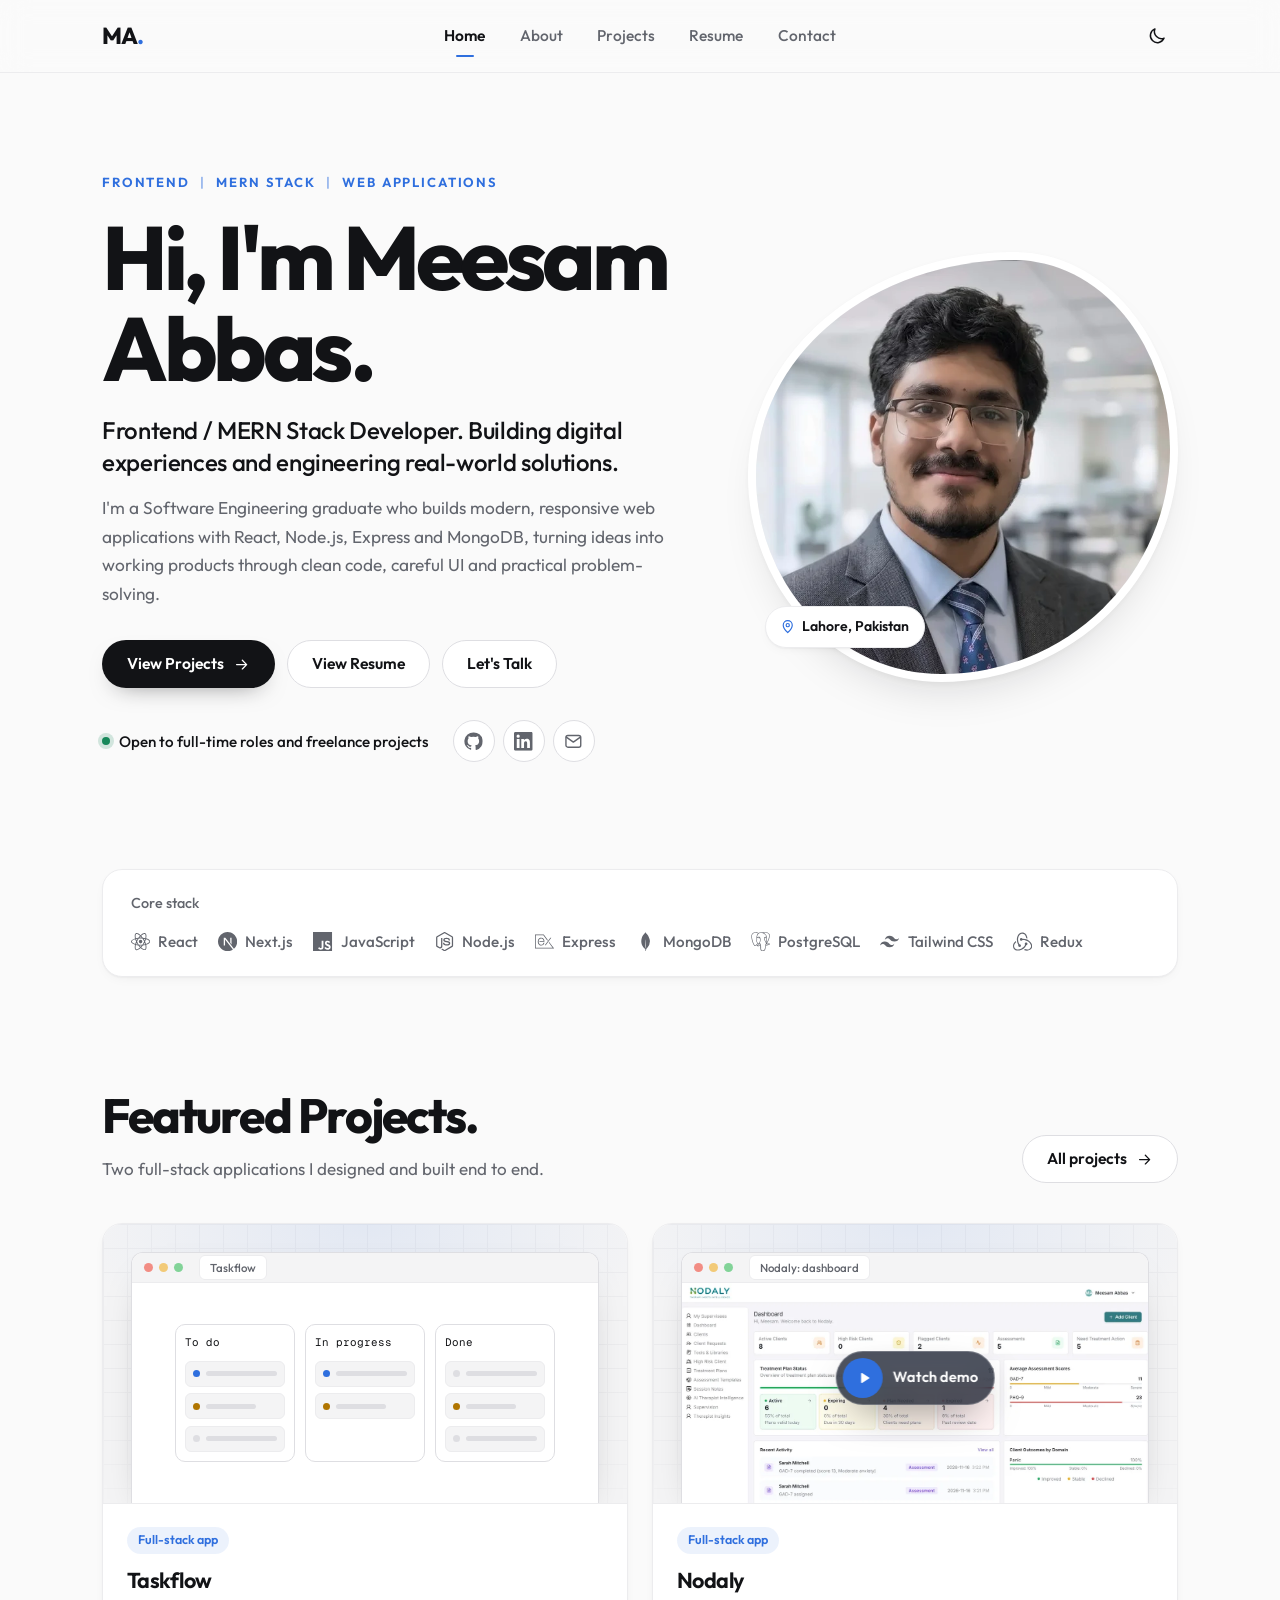
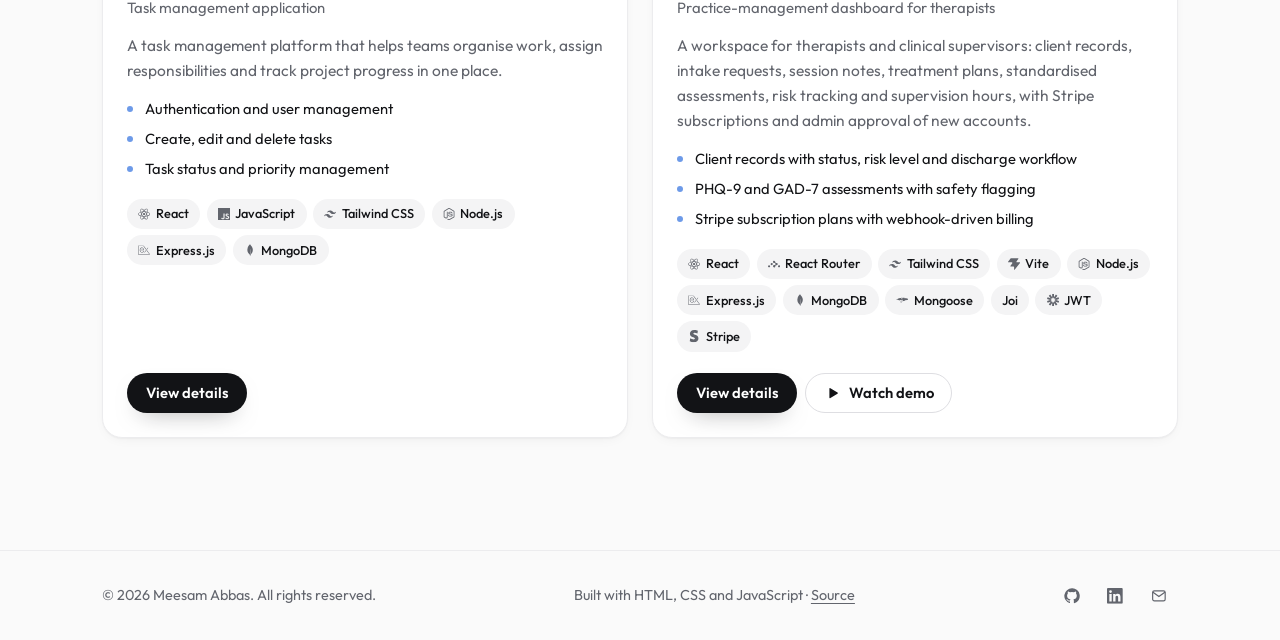
==== commit 8c0c11ef: "Add files via upload" ====
--- a/index.html
+++ b/index.html
@@ -1,50 +1,33 @@
 <!DOCTYPE html>
-<html lang="en" data-theme="dark">
+<html lang="en" data-theme="light">
   <head>
     <meta charset="UTF-8" />
     <meta name="viewport" content="width=device-width, initial-scale=1" />
-    <title>Meesam Abbas — Frontend / MERN Stack Developer</title>
-    <meta
-      name="description"
-      content="Meesam Abbas is a Frontend / MERN Stack Developer and BS Software Engineering graduate (UMT Lahore) building responsive web applications with React, Node.js, Express and MongoDB."
-    />
+    <title>Meesam Abbas | Frontend / MERN Stack Developer</title>
+    <meta name="description" content="Meesam Abbas is a Frontend / MERN Stack Developer and BS Software Engineering graduate (UMT Lahore) building responsive web applications with React, Node.js, Express and MongoDB." />
     <meta name="author" content="Meesam Abbas" />
-    <meta name="theme-color" content="#0A1122" media="(prefers-color-scheme: dark)" />
-    <meta name="theme-color" content="#F6F7FB" media="(prefers-color-scheme: light)" />
+    <meta name="theme-color" content="#fafafa" />
     <link rel="canonical" href="https://mesamjafery-hue.github.io/portfolio-site/" />
-
     <meta property="og:type" content="website" />
-    <meta property="og:title" content="Meesam Abbas — Frontend / MERN Stack Developer" />
-    <meta
-      property="og:description"
-      content="React, Node.js, Express and MongoDB projects, internship experience and contact details."
-    />
+    <meta property="og:title" content="Meesam Abbas | Frontend / MERN Stack Developer" />
+    <meta property="og:description" content="Meesam Abbas is a Frontend / MERN Stack Developer and BS Software Engineering graduate (UMT Lahore) building responsive web applications with React, Node.js, Express and MongoDB." />
     <meta property="og:url" content="https://mesamjafery-hue.github.io/portfolio-site/" />
     <meta property="og:image" content="https://mesamjafery-hue.github.io/portfolio-site/assets/og-image.jpg" />
     <meta property="og:image:width" content="1200" />
     <meta property="og:image:height" content="630" />
     <meta name="twitter:card" content="summary_large_image" />
-    <meta name="twitter:title" content="Meesam Abbas — Frontend / MERN Stack Developer" />
+    <meta name="twitter:title" content="Meesam Abbas | Frontend / MERN Stack Developer" />
     <meta name="twitter:image" content="https://mesamjafery-hue.github.io/portfolio-site/assets/og-image.jpg" />
-
     <link rel="icon" href="assets/favicon.svg" type="image/svg+xml" />
     <link rel="apple-touch-icon" href="assets/apple-touch-icon.png" />
-    <link rel="preload" href="assets/fonts/Geist-Variable.woff2" as="font" type="font/woff2" crossorigin />
-
+    <link rel="preload" href="assets/fonts/Outfit-Variable.woff2" as="font" type="font/woff2" crossorigin />
     <script>
-      // Apply the saved or system theme before first paint to avoid a flash.
       (function () {
-        var t;
-        try { t = localStorage.getItem("theme"); } catch (e) {}
-        if (t !== "light" && t !== "dark") {
-          t = window.matchMedia && window.matchMedia("(prefers-color-scheme: light)").matches ? "light" : "dark";
-        }
-        document.documentElement.setAttribute("data-theme", t);
+        var t; try { t = localStorage.getItem("theme"); } catch (e) {}
+        document.documentElement.setAttribute("data-theme", t === "dark" ? "dark" : "light");
       })();
     </script>
-
     <link rel="stylesheet" href="css/styles.css" />
-
     <script type="application/ld+json">
       {
         "@context": "https://schema.org",
@@ -57,15 +40,11 @@
         "address": { "@type": "PostalAddress", "addressLocality": "Lahore", "addressCountry": "PK" },
         "alumniOf": { "@type": "CollegeOrUniversity", "name": "University of Management and Technology, Lahore" },
         "knowsAbout": ["React", "JavaScript", "Node.js", "Express.js", "MongoDB", "PostgreSQL", "REST APIs", "Tailwind CSS", "Next.js", "Redux Toolkit"],
-        "sameAs": [
-          "https://github.com/mesamjafery-hue",
-          "https://www.linkedin.com/in/syed-meesam-abbas-a200b33a5/"
-        ]
+        "sameAs": ["https://github.com/mesamjafery-hue", "https://www.linkedin.com/in/syed-meesam-abbas-a200b33a5/"]
       }
     </script>
   </head>
-
-  <body>
+  <body data-page="home">
     <!-- Icon sprite: UI icons drawn in Lucide style; technology logos from Simple Icons (CC0) -->
     <svg width="0" height="0" style="position:absolute" aria-hidden="true" focusable="false">
       <symbol id="i-github" viewBox="0 0 24 24"><path fill="currentColor" d="M12 .5a11.5 11.5 0 0 0-3.64 22.41c.58.1.79-.25.79-.56v-2c-3.2.7-3.88-1.37-3.88-1.37-.53-1.33-1.28-1.69-1.28-1.69-1.05-.71.08-.7.08-.7 1.16.08 1.77 1.19 1.77 1.19 1.03 1.77 2.7 1.26 3.36.96.1-.75.4-1.26.73-1.55-2.55-.29-5.24-1.28-5.24-5.69 0-1.26.45-2.28 1.19-3.09-.12-.29-.52-1.46.11-3.05 0 0 .97-.31 3.17 1.18a11 11 0 0 1 5.78 0c2.2-1.49 3.17-1.18 3.17-1.18.63 1.59.23 2.76.11 3.05.74.81 1.19 1.83 1.19 3.09 0 4.42-2.7 5.39-5.26 5.68.41.36.78 1.06.78 2.14v3.17c0 .31.21.67.8.56A11.5 11.5 0 0 0 12 .5Z"/></symbol>
@@ -111,31 +90,27 @@
       <symbol id="si-mongoose" viewBox="0 0 24 24"><path fill="currentColor" d="M14.014 7.37a9.162 9.162 0 0 0-.808.025c-.218.017-.434.072-.65.11.229.118.456.213.68.315.225.103.436.232.629.387-.253-.097-.499-.208-.752-.298a8.046 8.046 0 0 0-1.624-.421c-.273-.037-.546-.073-.819.005-.276.078-.354.18-.38.458-.04.46.098.887.281 1.298a4.432 4.432 0 0 0 1.185 1.573c.391.335.825.598 1.305.787.136.053.274.103.411.155l-.009.032c-.263-.072-.532-.126-.787-.22a4.14 4.14 0 0 1-1.222-.73 4.16 4.16 0 0 1-1.007-1.22 3.43 3.43 0 0 1-.43-1.609l-.012.005C4.891 7.488.402 11.595.035 11.94l-.034.014c-.002.005 0 .01.003.016L0 11.974l.005-.002c.004.008.01.016.013.024.087-.019.173-.042.26-.054l.069-.01c.324-.115.655-.205.997-.253.484-.069.985-.159 1.48-.156.468.002.943.074 1.402.153.129.022.255.052.38.087.335.075.65.21.933.391l.06.03c.403.19.758.47 1.038.811.052.057.141.116.187.178.096.114.142.236.303.363v-1.737h2.01l.939 1.733.942-1.733h2.07v3.357l.343-.226s.375-1 2.116-1.14l1.996-.064c-.308-.637-.307-.637-.159-.83.147-.19 1.28-.314 1.48-.433l2.912-.588c.007-.022.015.012.03.007.072-.022.147-.037.25-.061l.66-.16c.042-.025.093-.034.14-.05.308-.107.577-.245.726-.573.145-.319.339-.616.41-.967.022-.111.003-.208-.078-.288-.097-.096-.222-.138-.35-.171-.421-.173-.84-.35-1.264-.513-.261-.101-.529-.185-.795-.27a30.574 30.574 0 0 0-.794-.243c-.244-.072-.49-.138-.736-.205-.24-.066-.48-.133-.72-.192-.282-.07-.565-.13-.847-.195-.215-.05-.428-.102-.644-.146-.234-.047-.47-.089-.706-.13-.302-.053-.602-.112-.905-.153-.366-.05-.734-.082-1.101-.125-.345-.04-.691-.065-1.038-.07zm-3.303.767a.154.154 0 0 1 .056.007c.42.13.83.277 1.216.491.365.203.695.45.979.756.012.013.02.028.036.05l-.645-.293-.021.026.37.551-.022.022a1.986 1.986 0 0 0-.665-.322l-.02.02.633.74-.416-.136-.017.02c.163.27.376.505.58.775-.354-.2-.665-.42-.956-.669a4.488 4.488 0 0 1-1.01-1.185c-.107-.19-.201-.385-.222-.606a.468.468 0 0 1 .011-.15.123.123 0 0 1 .113-.097zm5.424.668c.154.002.311-.006.464.015.278.037.555.092.832.14.158.027.317.052.474.086.297.064.594.133.89.2.196.046.392.092.587.14l-.329.161c-.365.027-.731.055-1.097.057a3.268 3.268 0 0 1-.675-.074c-.28-.058-.514-.196-.652-.466-.02-.04-.09-.063-.14-.078-.18-.054-.362-.1-.544-.168.063-.005.126-.014.19-.013zm3.223 2.635.005.02c-.08.022-.16.042-.239.067-.455.14-.916.266-1.363.428-.28.101-.544.25-.81.388-.233.119-.315.322-.287.575.019.162.04.324.055.488a1.786 1.786 0 0 1-.288-.701c-.035-.169.058-.273.18-.365.238-.178.496-.318.777-.41.35-.117.702-.233 1.059-.325.251-.065.513-.09.77-.133.048-.008.094-.021.141-.032zM9.141 13.955v2.676h1.869l.064-.066v-2.61l-.97 1.495z"/></symbol>
       <symbol id="si-jsonwebtokens" viewBox="0 0 24 24"><path fill="currentColor" d="M10.2 0v6.456L12 8.928l1.8-2.472V0zm3.6 6.456v3.072l2.904-.96L20.52 3.36l-2.928-2.136zm2.904 2.112l-1.8 2.496 2.928.936 6.144-1.992-1.128-3.432zM17.832 12l-2.928.936 1.8 2.496 6.144 1.992 1.128-3.432zm-1.128 3.432l-2.904-.96v3.072l3.792 5.232 2.928-2.136zM13.8 17.544L12 15.072l-1.8 2.472V24h3.6zm-3.6 0v-3.072l-2.904.96L3.48 20.64l2.928 2.136zm-2.904-2.112l1.8-2.496L6.168 12 .024 13.992l1.128 3.432zM6.168 12l2.928-.936-1.8-2.496-6.144-1.992-1.128 3.432zm1.128-3.432l2.904.96V6.456L6.408 1.224 3.48 3.36Z"/></symbol>
       <symbol id="i-play" viewBox="0 0 24 24"><path fill="currentColor" d="M8 5.5v13a1 1 0 0 0 1.5.86l10.5-6.5a1 1 0 0 0 0-1.72L9.5 4.64A1 1 0 0 0 8 5.5Z"/></symbol>
+      <symbol id="i-arrow-up" viewBox="0 0 24 24"><path fill="none" stroke="currentColor" stroke-width="1.8" stroke-linecap="round" stroke-linejoin="round" d="M12 19V5M6 11l6-6 6 6"/></symbol>
+      <symbol id="i-send" viewBox="0 0 24 24"><g fill="none" stroke="currentColor" stroke-width="1.8" stroke-linecap="round" stroke-linejoin="round"><path d="M21 3 10 14"/><path d="M21 3l-7 18-4-7-7-4 18-7Z"/></g></symbol>
     </svg>
 
     <a class="skip-link" href="#main">Skip to content</a>
 
     <header class="site-header" data-header>
       <nav class="nav container" aria-label="Primary">
-        <a href="#top" class="brand" aria-label="Meesam Abbas, back to top">
-          <span class="monogram" aria-hidden="true">MA</span>
-          <span class="brand-name">Meesam Abbas</span>
-        </a>
-
+        <a href="index.html" class="logo" aria-label="Meesam Abbas, home">MA<span>.</span></a>
         <ul class="nav-links" id="nav-links" data-nav-links>
-          <li><a href="#about">About</a></li>
-          <li><a href="#projects">Projects</a></li>
-          <li><a href="#experience">Experience</a></li>
-          <li><a href="#skills">Skills</a></li>
-          <li><a href="#contact">Contact</a></li>
+          <li><a href="index.html" aria-current="page">Home</a></li>
+          <li><a href="about.html">About</a></li>
+          <li><a href="projects.html">Projects</a></li>
+          <li><a href="resume.html">Resume</a></li>
+          <li><a href="contact.html">Contact</a></li>
         </ul>
-
         <div class="nav-actions">
-          <button class="icon-btn" type="button" data-theme-toggle aria-label="Switch to light theme">
+          <button class="icon-btn" type="button" data-theme-toggle aria-label="Switch to dark theme">
             <svg class="icon icon-sun" aria-hidden="true"><use href="#i-sun" /></svg>
             <svg class="icon icon-moon" aria-hidden="true"><use href="#i-moon" /></svg>
           </button>
-          <a class="btn btn-primary btn-sm nav-cta" href="#contact">Contact me</a>
           <button class="icon-btn menu-btn" type="button" data-menu-toggle aria-expanded="false" aria-controls="nav-links" aria-label="Open menu">
             <svg class="icon icon-open" aria-hidden="true"><use href="#i-menu" /></svg>
             <svg class="icon icon-shut" aria-hidden="true"><use href="#i-close" /></svg>
@@ -144,308 +119,62 @@
       </nav>
     </header>
 
-    <main id="main">
-      <!-- Hero -->
-      <section class="hero" id="top" aria-labelledby="hero-title">
-        <div class="hero-bg" aria-hidden="true"></div>
-        <div class="container hero-grid">
-          <div class="hero-copy">
-            <p class="status-pill load-in" style="--d: 0">
-              <span class="status-dot" aria-hidden="true"></span>
-              Open to full-time roles and freelance projects
-            </p>
-            <h1 id="hero-title" class="hero-title load-in" style="--d: 1">Meesam Abbas</h1>
-            <p class="hero-tagline load-in" style="--d: 2">
-              <span class="hero-role-text">Frontend / MERN Stack Developer.</span>
-              Building digital experiences and engineering <span class="nowrap">real-world</span> solutions.
-            </p>
-            <p class="lead load-in" style="--d: 3">
-              I'm a Software Engineering graduate who builds modern, responsive web applications with
-              React, Node.js, Express and MongoDB, turning ideas into working products through clean
-              code, careful UI and practical problem-solving.
-            </p>
-
-            <div class="hero-actions load-in" style="--d: 4">
-              <a class="btn btn-primary" href="#projects">
-                View my projects
-                <svg class="icon icon-trail" aria-hidden="true"><use href="#i-arrow-right" /></svg>
-              </a>
-              <a class="btn btn-secondary" href="assets/Meesam-Abbas-CV.pdf" download data-cv-link>
-                <svg class="icon" aria-hidden="true"><use href="#i-download" /></svg>
-                Download CV
-              </a>
-              <a class="btn btn-ghost" href="#contact">Contact me</a>
+    <main id="main" class="page">
+      <section class="hero container" id="top" aria-labelledby="hero-title">
+        <div class="hero-copy">
+          <p class="eyebrow">Frontend <span>|</span> MERN Stack <span>|</span> Web Applications</p>
+          <h1 id="hero-title" class="hero-title">Hi, I'm Meesam Abbas.</h1>
+          <p class="hero-role">Frontend / MERN Stack Developer. Building digital experiences and engineering <span class="nowrap">real-world</span> solutions.</p>
+          <p class="lead">
+            I'm a Software Engineering graduate who builds modern, responsive web applications with
+            React, Node.js, Express and MongoDB, turning ideas into working products through clean
+            code, careful UI and practical problem-solving.
+          </p>
+          <div class="hero-actions">
+            <a class="btn btn-dark" href="projects.html">View Projects <svg class="icon icon-trail" aria-hidden="true"><use href="#i-arrow-right" /></svg></a>
+            <a class="btn btn-light" href="resume.html">View Resume</a>
+            <a class="btn btn-light" href="contact.html">Let's Talk</a>
+          </div>
+          <div class="hero-meta">
+            <p class="availability"><span class="status-dot" aria-hidden="true"></span>Open to full-time roles and freelance projects</p>
+            <div class="social-row">
+              <a class="social-btn" href="https://github.com/mesamjafery-hue" target="_blank" rel="noopener noreferrer" aria-label="GitHub profile"><svg class="icon" aria-hidden="true"><use href="#i-github" /></svg></a>
+              <a class="social-btn" href="https://www.linkedin.com/in/syed-meesam-abbas-a200b33a5/" target="_blank" rel="noopener noreferrer" aria-label="LinkedIn profile"><svg class="icon" aria-hidden="true"><use href="#i-linkedin" /></svg></a>
+              <a class="social-btn" href="mailto:mesam.jafery@gmail.com" aria-label="Email Meesam"><svg class="icon" aria-hidden="true"><use href="#i-mail" /></svg></a>
             </div>
-
-            <div class="social-row load-in" style="--d: 5">
-              <a class="social-btn" href="https://github.com/mesamjafery-hue" target="_blank" rel="noopener noreferrer" aria-label="GitHub profile">
-                <svg class="icon" aria-hidden="true"><use href="#i-github" /></svg>
-              </a>
-              <a class="social-btn" href="https://www.linkedin.com/in/syed-meesam-abbas-a200b33a5/" target="_blank" rel="noopener noreferrer" aria-label="LinkedIn profile">
-                <svg class="icon" aria-hidden="true"><use href="#i-linkedin" /></svg>
-              </a>
-              <a class="social-btn" href="mailto:mesam.jafery@gmail.com" aria-label="Email Meesam">
-                <svg class="icon" aria-hidden="true"><use href="#i-mail" /></svg>
-              </a>
-              <span class="social-note">Lahore, Pakistan</span>
-            </div>
-          </div>
-
-          <figure class="hero-portrait load-in" style="--d: 2">
-            <div class="portrait-frame">
+          </div>
+        </div>
+        <figure class="hero-photo">
+          <div class="blob">
               <picture>
-                <source type="image/webp" srcset="assets/img/meesam-abbas-320.webp 320w, assets/img/meesam-abbas-640.webp 640w" sizes="(max-width: 860px) 112px, 400px" />
-                <img
-                  src="assets/img/meesam-abbas-640.jpg"
-                  srcset="assets/img/meesam-abbas-320.jpg 320w, assets/img/meesam-abbas-640.jpg 640w"
-                  sizes="(max-width: 860px) 112px, 400px"
-                  width="640" height="640"
-                  alt="Portrait of Meesam Abbas"
-                  fetchpriority="high"
-                />
+                <source type="image/webp" srcset="assets/img/meesam-abbas-320.webp 320w, assets/img/meesam-abbas-640.webp 640w" sizes="(max-width: 860px) 280px, 440px" />
+                <img src="assets/img/meesam-abbas-640.jpg" srcset="assets/img/meesam-abbas-320.jpg 320w, assets/img/meesam-abbas-640.jpg 640w"
+                     sizes="(max-width: 860px) 280px, 440px" width="640" height="640" alt="Portrait of Meesam Abbas" fetchpriority="high" />
               </picture>
-            </div>
-            <figcaption class="portrait-card">
-              <span class="stack-line">BS Software Engineering</span>
-              <span class="portrait-place"><svg class="icon" aria-hidden="true"><use href="#i-cap" /></svg>University of Management and Technology</span>
-            </figcaption>
-          </figure>
-        </div>
-
-        <div class="container">
-          <div class="stack-strip load-in" style="--d: 6">
-            <p class="stack-label">Core stack</p>
-            <ul class="stack-list" data-stack></ul>
-          </div>
-        </div>
+          </div>
+          <figcaption class="photo-tag"><svg class="icon" aria-hidden="true"><use href="#i-pin" /></svg>Lahore, Pakistan</figcaption>
+        </figure>
       </section>
 
-      <!-- About -->
-      <section class="section" id="about" aria-labelledby="about-title">
-        <div class="container about-grid">
-          <div class="about-head">
-            <h2 id="about-title" class="section-title">About me</h2>
-            <dl class="facts">
-              <div><dt>Degree</dt><dd>BS Software Engineering, UMT Lahore</dd></div>
-              <div><dt>Focus</dt><dd>React front ends, Node.js and Express APIs</dd></div>
-              <div><dt>Based in</dt><dd>Lahore, Pakistan</dd></div>
-              <div><dt>Open to</dt><dd>Full-time roles and freelance work</dd></div>
-            </dl>
-          </div>
-          <div class="prose">
-            <p>
-              I've completed my BS in Software Engineering at the University of Management and Technology
-              in Lahore. Most of what I build sits on the MERN stack: React for the interface, Node.js and
-              Express for REST APIs, and MongoDB for data. When a project needs a relational model I
-              reach for PostgreSQL and plain SQL.
-            </p>
-            <p>
-              On the front end I care about solid JavaScript fundamentals, components that are easy to
-              reuse, and layouts that still work on a small phone. On the back end I focus on clear API
-              routes, authentication and integrating third-party services such as Stripe.
-            </p>
-            <p>
-              My MERN Stack internship at U Devs SMC Pvt Ltd showed me how features move from idea to
-              release inside a team, using Git-based workflows. I learn by building, and I'm always
-              working on the next thing I don't yet know how to do.
-            </p>
-          </div>
-        </div>
-
-        <div class="container">
-          <ul class="capabilities" aria-label="What I do">
-            <li class="capability">
-              <span class="cap-icon" aria-hidden="true"><svg class="icon"><use href="#i-layout" /></svg></span>
-              <h3>Frontend engineering</h3>
-              <p>Responsive React interfaces built from reusable components, with client-side routing and state handled through the Context API or Redux Toolkit.</p>
-            </li>
-            <li class="capability">
-              <span class="cap-icon" aria-hidden="true"><svg class="icon"><use href="#i-server" /></svg></span>
-              <h3>Backend and APIs</h3>
-              <p>REST APIs in Node.js and Express with authentication, sessions and third-party integrations such as Stripe payments and webhooks.</p>
-            </li>
-            <li class="capability">
-              <span class="cap-icon" aria-hidden="true"><svg class="icon"><use href="#i-db" /></svg></span>
-              <h3>Data modelling</h3>
-              <p>MongoDB models for application data, and relational PostgreSQL schemas written in SQL when the data calls for strict relationships.</p>
-            </li>
-          </ul>
+      <section class="container stack-wrap" aria-label="Core stack">
+        <div class="stack-strip">
+          <p class="stack-label">Core stack</p>
+          <ul class="stack-list" data-stack></ul>
         </div>
       </section>
 
-      <!-- Projects -->
-      <section class="section section-alt" id="projects" aria-labelledby="projects-title">
-        <div class="container">
-          <div class="section-head">
-            <h2 id="projects-title" class="section-title">Projects</h2>
-            <p class="section-intro">
-              Applications I've designed and built, from full-stack apps to API backends and database
-              design. Each card is labelled with what kind of project it is. Open one for the problem,
-              the approach and the details.
-            </p>
-          </div>
-
-          <div class="project-grid" data-projects>
-            <noscript>
-              <p>Projects: Taskflow, Nodaly, MedCare, TrustSphere, Airport Booking Portal, DevFlow CRM. Enable JavaScript to see details.</p>
-            </noscript>
-          </div>
-
-          <div class="small-builds">
-            <h3 class="sub-title">Smaller builds</h3>
-            <ul class="small-list" data-small-builds></ul>
-          </div>
-        </div>
-      </section>
-
-      <!-- Experience & education -->
-      <section class="section" id="experience" aria-labelledby="experience-title">
-        <div class="container">
-          <div class="section-head">
-            <h2 id="experience-title" class="section-title">Experience and education</h2>
-          </div>
-
-          <div class="exp-grid">
-            <ol class="timeline">
-              <li class="timeline-item">
-                <span class="timeline-icon" aria-hidden="true"><svg class="icon"><use href="#i-briefcase" /></svg></span>
-                <div class="timeline-body">
-                  <h3>MERN Stack Intern</h3>
-                  <p class="timeline-org">U Devs SMC Pvt Ltd</p>
-                  <ul class="ticks">
-                    <li>Developed and improved features in web applications built with modern JavaScript tooling.</li>
-                    <li>Worked with front-end components and connected them to APIs.</li>
-                    <li>Collaborated with the team through Git-based development workflows.</li>
-                    <li>Learned how professional teams plan, build and ship software.</li>
-                  </ul>
-                </div>
-              </li>
-              <li class="timeline-item">
-                <span class="timeline-icon" aria-hidden="true"><svg class="icon"><use href="#i-cap" /></svg></span>
-                <div class="timeline-body">
-                  <h3>Final year project: MedCare</h3>
-                  <p class="timeline-org">University of Management and Technology</p>
-                  <p>
-                    A healthcare platform covering doctor consultations, AI-assisted prescription
-                    verification, medicine ordering and delivery tracking.
-                    <a class="text-link" href="#projects" data-open-project="medcare">See the project</a>
-                  </p>
-                </div>
-              </li>
-            </ol>
-
-            <aside class="edu-card" aria-labelledby="edu-title">
-              <span class="edu-icon" aria-hidden="true"><svg class="icon"><use href="#i-cap" /></svg></span>
-              <h3 id="edu-title">BS Software Engineering</h3>
-              <p class="edu-school">University of Management and Technology (UMT), Lahore</p>
-              <p class="edu-status">Degree completed</p>
-              <p class="edu-note">
-                Final year project: MedCare, a digital healthcare platform for consultations,
-                prescription checks, medicine orders and delivery tracking.
-              </p>
-            </aside>
-          </div>
-        </div>
-      </section>
-
-      <!-- Skills -->
-      <section class="section section-alt" id="skills" aria-labelledby="skills-title">
-        <div class="container">
-          <div class="section-head">
-            <h2 id="skills-title" class="section-title">Technical skills</h2>
-            <p class="section-intro">The tools I use to build and ship, grouped by where they sit in the stack.</p>
-          </div>
-          <div class="skills-grid" data-skills></div>
-        </div>
-      </section>
-
-      <!-- Contact -->
-      <section class="section" id="contact" aria-labelledby="contact-title">
-        <div class="container contact-grid">
-          <div class="contact-copy">
-            <h2 id="contact-title" class="section-title">Let's work together</h2>
-            <p class="section-intro">
-              Hiring for a frontend or MERN role, or need a web application built? Send a message and
-              I'll reply by email.
-            </p>
-            <ul class="contact-links">
-              <li>
-                <a class="contact-link" href="mailto:mesam.jafery@gmail.com">
-                  <svg class="icon" aria-hidden="true"><use href="#i-mail" /></svg>
-                  <span><strong>Email</strong>mesam.jafery@gmail.com</span>
-                </a>
-              </li>
-              <li>
-                <a class="contact-link" href="https://www.linkedin.com/in/syed-meesam-abbas-a200b33a5/" target="_blank" rel="noopener noreferrer">
-                  <svg class="icon" aria-hidden="true"><use href="#i-linkedin" /></svg>
-                  <span><strong>LinkedIn</strong>Syed Meesam Abbas</span>
-                </a>
-              </li>
-              <li>
-                <a class="contact-link" href="https://github.com/mesamjafery-hue" target="_blank" rel="noopener noreferrer">
-                  <svg class="icon" aria-hidden="true"><use href="#i-github" /></svg>
-                  <span><strong>GitHub</strong>github.com/mesamjafery-hue</span>
-                </a>
-              </li>
-            </ul>
-          </div>
-
-          <form class="contact-form" data-contact-form novalidate
-                action="https://formsubmit.co/mesam.jafery@gmail.com" method="POST">
-            <div class="field">
-              <label for="cf-name">Name</label>
-              <input id="cf-name" name="name" type="text" autocomplete="name" required minlength="2" maxlength="80" aria-describedby="cf-name-err" />
-              <p class="field-error" id="cf-name-err" aria-live="polite"></p>
-            </div>
-            <div class="field">
-              <label for="cf-email">Email</label>
-              <input id="cf-email" name="email" type="email" autocomplete="email" required maxlength="120" aria-describedby="cf-email-err" />
-              <p class="field-error" id="cf-email-err" aria-live="polite"></p>
-            </div>
-            <div class="field">
-              <label for="cf-message">Message</label>
-              <textarea id="cf-message" name="message" rows="5" required minlength="10" maxlength="3000" aria-describedby="cf-message-err"></textarea>
-              <p class="field-error" id="cf-message-err" aria-live="polite"></p>
-            </div>
-            <!-- Spam trap: real visitors never see or fill this field -->
-            <div class="hp" aria-hidden="true">
-              <label for="cf-company">Company website</label>
-              <input id="cf-company" name="_honey" type="text" tabindex="-1" autocomplete="off" />
-            </div>
-            <input type="hidden" name="_subject" value="New message from your portfolio" />
-            <input type="hidden" name="_template" value="table" />
-            <input type="hidden" name="_captcha" value="false" />
-            <button class="btn btn-primary btn-block" type="submit" data-submit>Send message</button>
-            <p class="form-status" role="status" aria-live="polite" data-form-status></p>
-          </form>
-        </div>
+      <section class="section container" aria-labelledby="featured-title">
+        <div class="section-head row">
+          <div>
+            <h2 id="featured-title" class="section-title">Featured Projects.</h2>
+            <p class="section-intro">Two full-stack applications I designed and built end to end.</p>
+          </div>
+          <a class="btn btn-light" href="projects.html">All projects <svg class="icon icon-trail" aria-hidden="true"><use href="#i-arrow-right" /></svg></a>
+        </div>
+        <div class="project-grid two" data-projects data-featured-only></div>
       </section>
     </main>
 
-    <footer class="site-footer">
-      <div class="container footer-inner">
-        <div class="footer-brand">
-          <span class="monogram" aria-hidden="true">MA</span>
-          <div>
-            <p class="footer-name">Meesam Abbas</p>
-            <p class="footer-sub">Frontend / MERN Stack Developer</p>
-          </div>
-        </div>
-        <nav class="footer-nav" aria-label="Footer">
-          <a href="#projects">Projects</a>
-          <a href="#experience">Experience</a>
-          <a href="assets/Meesam-Abbas-CV.pdf" download data-cv-link>CV</a>
-          <a href="https://github.com/mesamjafery-hue" target="_blank" rel="noopener noreferrer">GitHub</a>
-          <a href="https://www.linkedin.com/in/syed-meesam-abbas-a200b33a5/" target="_blank" rel="noopener noreferrer">LinkedIn</a>
-        </nav>
-      </div>
-      <div class="container footer-bottom">
-        <p>© <span data-year>2026</span> Meesam Abbas</p>
-        <a href="#top" class="text-link">Back to top</a>
-      </div>
-    </footer>
-
-    <!-- Project details -->
     <dialog class="project-dialog" data-dialog aria-labelledby="dlg-title">
       <div class="dialog-inner">
         <button class="icon-btn dialog-close" type="button" data-dialog-close aria-label="Close project details">
@@ -455,6 +184,20 @@
       </div>
     </dialog>
 
+    <footer class="site-footer">
+      <div class="container footer-inner">
+        <p>© <span data-year>2026</span> Meesam Abbas. All rights reserved.</p>
+        <p class="footer-built">Built with HTML, CSS and JavaScript · <a href="https://github.com/mesamjafery-hue/portfolio-site" target="_blank" rel="noopener noreferrer">Source</a></p>
+        <div class="footer-social">
+          <a href="https://github.com/mesamjafery-hue" target="_blank" rel="noopener noreferrer" aria-label="GitHub"><svg class="icon" aria-hidden="true"><use href="#i-github" /></svg></a>
+          <a href="https://www.linkedin.com/in/syed-meesam-abbas-a200b33a5/" target="_blank" rel="noopener noreferrer" aria-label="LinkedIn"><svg class="icon" aria-hidden="true"><use href="#i-linkedin" /></svg></a>
+          <a href="mailto:mesam.jafery@gmail.com" aria-label="Email"><svg class="icon" aria-hidden="true"><use href="#i-mail" /></svg></a>
+        </div>
+      </div>
+    </footer>
+
+    <a href="#top" class="to-top" data-to-top aria-label="Back to top"><svg class="icon" aria-hidden="true"><use href="#i-arrow-up" /></svg></a>
+
     <script src="js/data.js"></script>
     <script src="js/main.js"></script>
   </body>
--- a/css/styles.css
+++ b/css/styles.css
@@ -1,11 +1,12 @@
 /* =========================================================
-   Meesam Abbas — portfolio styles
-   Tokens → base → layout → components → sections → motion
+   Meesam Abbas — portfolio
+   Clean, light-first multi-page design with a dark mode.
+   Tokens → base → layout → components → pages → motion
    ========================================================= */
 
 @font-face {
-  font-family: "Geist";
-  src: url("../assets/fonts/Geist-Variable.woff2") format("woff2");
+  font-family: "Outfit";
+  src: url("../assets/fonts/Outfit-Variable.woff2") format("woff2");
   font-weight: 100 900;
   font-style: normal;
   font-display: swap;
@@ -14,153 +15,105 @@
   font-family: "Geist Mono";
   src: url("../assets/fonts/GeistMono-Variable.woff2") format("woff2");
   font-weight: 100 900;
-  font-style: normal;
   font-display: swap;
 }
 
 /* ---------- Tokens ---------- */
 :root {
-  --font: "Geist", ui-sans-serif, system-ui, -apple-system, "Segoe UI", Roboto, sans-serif;
+  --font: "Outfit", ui-sans-serif, system-ui, -apple-system, "Segoe UI", Roboto, sans-serif;
   --font-mono: "Geist Mono", ui-monospace, SFMono-Regular, Menlo, Consolas, monospace;
-
-  --step--1: 0.875rem;
-  --step-0: 1.0625rem;
-  --step-1: 1.25rem;
-  --step-2: clamp(1.75rem, 1.3rem + 1.8vw, 2.5rem);
-  --step-3: clamp(2.5rem, 1.6rem + 4.2vw, 4.75rem);
-
-  --space-1: 0.5rem;
-  --space-2: 0.75rem;
-  --space-3: 1rem;
-  --space-4: 1.5rem;
-  --space-5: 2rem;
-  --space-6: 3rem;
-  --space-7: clamp(4rem, 3rem + 4vw, 7rem);
-
+  --max: 1140px;
+  --header: 72px;
   --r-sm: 8px;
-  --r-md: 12px;
+  --r-md: 14px;
   --r-lg: 20px;
   --r-pill: 999px;
-
-  --max: 1160px;
   --ease: cubic-bezier(0.2, 0.7, 0.2, 1);
-}
-
-/* Dark: deep navy */
+  --space-section: clamp(4.5rem, 3rem + 5vw, 7.5rem);
+}
 :root,
+[data-theme="light"] {
+  color-scheme: light;
+  --bg: #fafafa;
+  --bg-alt: #f4f4f5;
+  --surface: #ffffff;
+  --surface-2: #f4f4f5;
+  --glass: rgba(250, 250, 250, 0.82);
+  --line: #ececee;
+  --line-strong: #dedee2;
+  --text: #121316;
+  --muted: #62656d;
+  --accent: #2f6fde;
+  --accent-strong: #1f58c0;
+  --accent-soft: rgba(47, 111, 222, 0.09);
+  --on-accent: #ffffff;
+  --dark-btn: #121316;
+  --on-dark-btn: #ffffff;
+  --signal: #b07500;
+  --ok: #17885a;
+  --danger: #c62828;
+  --shadow-sm: 0 1px 2px rgba(18, 19, 22, 0.04), 0 4px 14px -6px rgba(18, 19, 22, 0.08);
+  --shadow: 0 2px 6px rgba(18, 19, 22, 0.04), 0 24px 48px -24px rgba(18, 19, 22, 0.18);
+  --photo-ring: #ffffff;
+}
 [data-theme="dark"] {
   color-scheme: dark;
-  --bg: #0a1122;
-  --bg-alt: #0d1529;
-  --surface: #111a31;
-  --surface-2: #16213c;
-  --glass: rgba(10, 17, 34, 0.72);
-  --line: #1f2b47;
-  --line-strong: #2d3b5f;
-  --text: #e7ecf6;
-  --muted: #95a2bc;
-  --accent: #8fa0ff;
-  --accent-strong: #a9b6ff;
-  --accent-soft: rgba(143, 160, 255, 0.12);
-  --on-accent: #0a1122;
+  --bg: #0f1012;
+  --bg-alt: #131417;
+  --surface: #17181b;
+  --surface-2: #1e2024;
+  --glass: rgba(15, 16, 18, 0.82);
+  --line: #25272b;
+  --line-strong: #33363b;
+  --text: #f3f3f4;
+  --muted: #9da1a9;
+  --accent: #7ea6ff;
+  --accent-strong: #a3c0ff;
+  --accent-soft: rgba(126, 166, 255, 0.12);
+  --on-accent: #0f1012;
+  --dark-btn: #f3f3f4;
+  --on-dark-btn: #0f1012;
   --signal: #e9b85c;
-  --ok: #6fd3a8;
+  --ok: #5fcf9b;
   --danger: #ff8f8f;
-  --glow: radial-gradient(60% 55% at 78% 8%, rgba(110, 130, 255, 0.16), transparent 70%),
-          radial-gradient(40% 40% at 8% 0%, rgba(80, 160, 220, 0.07), transparent 70%);
-  --shadow: 0 1px 0 rgba(255, 255, 255, 0.04) inset, 0 20px 40px -24px rgba(0, 0, 0, 0.6);
-}
-
-/* Light: cool paper */
-[data-theme="light"] {
-  color-scheme: light;
-  --bg: #f6f7fb;
-  --bg-alt: #eef1f8;
-  --surface: #ffffff;
-  --surface-2: #f3f5fb;
-  --glass: rgba(246, 247, 251, 0.78);
-  --line: #dde3ef;
-  --line-strong: #c5cee1;
-  --text: #0d1529;
-  --muted: #4f5c75;
-  --accent: #3a50d9;
-  --accent-strong: #2c40bf;
-  --accent-soft: rgba(58, 80, 217, 0.08);
-  --on-accent: #ffffff;
-  --signal: #9a6100;
-  --ok: #1c7a52;
-  --danger: #c22b2b;
-  --glow: radial-gradient(60% 55% at 78% 8%, rgba(90, 110, 240, 0.12), transparent 70%);
-  --shadow: 0 1px 2px rgba(13, 21, 41, 0.04), 0 18px 36px -24px rgba(13, 21, 41, 0.25);
+  --shadow-sm: 0 1px 2px rgba(0, 0, 0, 0.3), 0 4px 14px -6px rgba(0, 0, 0, 0.4);
+  --shadow: 0 2px 6px rgba(0, 0, 0, 0.3), 0 24px 48px -24px rgba(0, 0, 0, 0.6);
+  --photo-ring: #1e2024;
 }
 
 /* ---------- Base ---------- */
-*,
-*::before,
-*::after { box-sizing: border-box; }
-
-html {
-  -webkit-text-size-adjust: 100%;
-  scroll-behavior: smooth;
-  scroll-padding-top: 84px;
-}
+*, *::before, *::after { box-sizing: border-box; }
+html { -webkit-text-size-adjust: 100%; scroll-behavior: smooth; scroll-padding-top: calc(var(--header) + 16px); }
 body {
   margin: 0;
+  min-height: 100vh;
+  display: flex;
+  flex-direction: column;
   font-family: var(--font);
-  font-size: var(--step-0);
-  line-height: 1.6;
+  font-size: 1.0625rem;
+  line-height: 1.65;
   color: var(--text);
   background: var(--bg);
   -webkit-font-smoothing: antialiased;
-  text-rendering: optimizeLegibility;
-  transition: background-color 0.25s var(--ease), color 0.25s var(--ease);
-}
+  transition: background-color 0.3s var(--ease), color 0.3s var(--ease);
+}
+main { flex: 1; }
 body.no-scroll { overflow: hidden; }
 img { max-width: 100%; display: block; height: auto; }
-h1, h2, h3, h4 { margin: 0; line-height: 1.15; font-weight: 600; letter-spacing: -0.02em; }
+h1, h2, h3, h4 { margin: 0; line-height: 1.12; font-weight: 650; letter-spacing: -0.02em; }
 p { margin: 0; }
 ul, ol { margin: 0; padding: 0; list-style: none; }
 a { color: inherit; text-decoration: none; }
 button { font: inherit; color: inherit; }
 ::selection { background: var(--accent); color: var(--on-accent); }
-
-:focus-visible {
-  outline: 2px solid var(--accent);
-  outline-offset: 3px;
-  border-radius: 6px;
-}
-
+:focus-visible { outline: 2px solid var(--accent); outline-offset: 3px; border-radius: 6px; }
 .icon { width: 1.1em; height: 1.1em; flex: none; }
-
-.container {
-  width: 100%;
-  max-width: var(--max);
-  margin-inline: auto;
-  padding-inline: clamp(1.25rem, 4vw, 2rem);
-}
-
-.skip-link {
-  position: absolute;
-  left: 1rem;
-  top: -100px;
-  z-index: 100;
-  padding: 0.6rem 1rem;
-  background: var(--accent);
-  color: var(--on-accent);
-  border-radius: var(--r-sm);
-  font-weight: 600;
-}
+.nowrap { white-space: nowrap; }
+.muted { color: var(--muted); }
+.container { width: 100%; max-width: var(--max); margin-inline: auto; padding-inline: clamp(1.25rem, 4vw, 2rem); }
+.skip-link { position: absolute; left: 1rem; top: -100px; z-index: 100; padding: 0.6rem 1rem; background: var(--dark-btn); color: var(--on-dark-btn); border-radius: var(--r-sm); font-weight: 600; }
 .skip-link:focus { top: 1rem; }
-
-.text-link {
-  color: var(--accent);
-  font-weight: 500;
-  text-decoration: underline;
-  text-decoration-thickness: 1px;
-  text-underline-offset: 3px;
-  text-decoration-color: color-mix(in srgb, var(--accent) 45%, transparent);
-  transition: text-decoration-color 0.2s;
-}
+.text-link { color: var(--accent); font-weight: 500; text-decoration: underline; text-decoration-thickness: 1px; text-underline-offset: 3px; text-decoration-color: color-mix(in srgb, var(--accent) 40%, transparent); }
 .text-link:hover { text-decoration-color: currentColor; }
 
 /* ---------- Buttons ---------- */
@@ -168,508 +121,420 @@
   display: inline-flex;
   align-items: center;
   justify-content: center;
-  gap: 0.5rem;
-  min-height: 46px;
-  padding: 0 1.2rem;
+  gap: 0.55rem;
+  min-height: 48px;
+  padding: 0 1.5rem;
   border-radius: var(--r-pill);
   border: 1px solid transparent;
-  font-size: 0.975rem;
-  font-weight: 550;
-  letter-spacing: -0.005em;
+  font-size: 0.98rem;
+  font-weight: 600;
   white-space: nowrap;
   cursor: pointer;
-  transition: background-color 0.2s var(--ease), border-color 0.2s var(--ease),
-              color 0.2s var(--ease), transform 0.2s var(--ease), box-shadow 0.2s var(--ease);
+  transition: background-color 0.2s var(--ease), border-color 0.2s, color 0.2s, transform 0.2s var(--ease), box-shadow 0.2s;
 }
 .btn:active { transform: translateY(1px); }
-.btn-sm { min-height: 38px; padding: 0 0.95rem; font-size: 0.9rem; }
+.btn-sm { min-height: 40px; padding: 0 1.1rem; font-size: 0.92rem; }
 .btn-block { width: 100%; }
-.btn-primary {
-  background: var(--accent);
-  color: var(--on-accent);
-  box-shadow: 0 8px 24px -12px color-mix(in srgb, var(--accent) 80%, transparent);
-}
-.btn-primary:hover { background: var(--accent-strong); }
-.btn-secondary {
-  background: var(--surface);
-  border-color: var(--line-strong);
-  color: var(--text);
-}
-.btn-secondary:hover { border-color: var(--accent); }
-.btn-ghost { color: var(--text); border-color: transparent; }
-.btn-ghost:hover { background: var(--accent-soft); }
+.btn-dark, .btn-primary { background: var(--dark-btn); color: var(--on-dark-btn); box-shadow: 0 10px 24px -14px rgba(18, 19, 22, 0.55); }
+.btn-dark:hover, .btn-primary:hover { transform: translateY(-2px); box-shadow: 0 16px 30px -16px rgba(18, 19, 22, 0.55); }
+.btn-light, .btn-secondary { background: var(--surface); color: var(--text); border-color: var(--line-strong); }
+.btn-light:hover, .btn-secondary:hover { border-color: var(--text); transform: translateY(-2px); }
 .btn[disabled] { opacity: 0.6; cursor: progress; }
-
+.icon-trail { transition: transform 0.2s var(--ease); }
+.btn:hover .icon-trail { transform: translateX(3px); }
 .icon-btn {
   display: inline-grid;
   place-items: center;
-  width: 40px;
-  height: 40px;
+  width: 42px;
+  height: 42px;
   border-radius: var(--r-pill);
-  border: 1px solid var(--line);
+  border: 1px solid transparent;
   background: transparent;
   cursor: pointer;
-  transition: border-color 0.2s, background-color 0.2s;
-}
-.icon-btn:hover { border-color: var(--line-strong); background: var(--accent-soft); }
+  transition: background-color 0.2s, border-color 0.2s;
+}
+.icon-btn:hover { background: var(--surface-2); }
+.icon-btn .icon { width: 1.25rem; height: 1.25rem; }
 
 /* ---------- Header ---------- */
 .site-header {
   position: sticky;
   top: 0;
   z-index: 50;
-  border-bottom: 1px solid transparent;
-  transition: background-color 0.25s, border-color 0.25s, backdrop-filter 0.25s;
-}
-.site-header.scrolled,
-.site-header.menu-open {
   background: var(--glass);
   -webkit-backdrop-filter: saturate(160%) blur(14px);
   backdrop-filter: saturate(160%) blur(14px);
-  border-bottom-color: var(--line);
-}
-.nav {
-  display: flex;
-  align-items: center;
-  gap: var(--space-4);
-  height: 68px;
-}
-.brand { display: inline-flex; align-items: center; gap: 0.65rem; font-weight: 600; }
-.monogram {
-  display: inline-grid;
-  place-items: center;
-  width: 34px;
-  height: 34px;
-  border-radius: 10px;
-  background: var(--text);
-  color: var(--bg);
-  font-size: 0.8rem;
-  font-weight: 700;
-  letter-spacing: -0.02em;
-}
-.brand-name { font-size: 0.98rem; letter-spacing: -0.01em; }
-
-.nav-links { display: flex; gap: 0.25rem; margin-left: auto; }
+  border-bottom: 1px solid var(--line);
+}
+.nav { display: grid; grid-template-columns: 1fr auto 1fr; align-items: center; height: var(--header); }
+.logo { font-size: 1.45rem; font-weight: 750; letter-spacing: -0.04em; justify-self: start; }
+.logo span { color: var(--accent); }
+.nav-links { display: flex; gap: 0.25rem; }
 .nav-links a {
+  position: relative;
   display: block;
-  padding: 0.45rem 0.8rem;
-  border-radius: var(--r-pill);
+  padding: 0.5rem 0.95rem;
   color: var(--muted);
-  font-size: 0.95rem;
+  font-size: 0.97rem;
   font-weight: 500;
-  transition: color 0.2s, background-color 0.2s;
+  transition: color 0.2s;
 }
 .nav-links a:hover { color: var(--text); }
-.nav-links a[aria-current] { color: var(--text); background: var(--accent-soft); }
-
-.nav-actions { display: flex; align-items: center; gap: 0.6rem; }
-[data-theme="dark"] .icon-sun,
-[data-theme="light"] .icon-moon { display: none; }
+.nav-links a[aria-current="page"] { color: var(--text); font-weight: 600; }
+.nav-links a[aria-current="page"]::after {
+  content: "";
+  position: absolute;
+  left: 50%;
+  bottom: 0;
+  width: 18px;
+  height: 2px;
+  margin-left: -9px;
+  border-radius: 2px;
+  background: var(--accent);
+}
+.nav-actions { display: flex; align-items: center; gap: 0.25rem; justify-self: end; }
+[data-theme="light"] .icon-sun, [data-theme="dark"] .icon-moon { display: none; }
 .menu-btn { display: none; }
 .menu-btn .icon-shut { display: none; }
 .menu-open .menu-btn .icon-open { display: none; }
 .menu-open .menu-btn .icon-shut { display: block; }
 
-@media (min-width: 861px) {
-  .site-header.scrolled { background: transparent; border-bottom-color: transparent; -webkit-backdrop-filter: none; backdrop-filter: none; }
-  .nav { transition: max-width 0.35s var(--ease), height 0.35s var(--ease), margin 0.35s var(--ease), padding 0.35s var(--ease), background-color 0.35s, border-color 0.35s, box-shadow 0.35s; border: 1px solid transparent; border-radius: var(--r-pill); }
-  .scrolled .nav {
-    max-width: 980px;
-    height: 58px;
-    margin-top: 10px;
-    padding-inline: 0.6rem 0.6rem;
-    background: var(--glass);
-    -webkit-backdrop-filter: saturate(160%) blur(16px);
-    backdrop-filter: saturate(160%) blur(16px);
-    border-color: var(--line-strong);
-    box-shadow: 0 12px 32px -16px rgba(0, 0, 0, 0.45);
-  }
-  .scrolled .brand { padding-left: 0.2rem; }
-}
-
-@media (max-width: 860px) {
-  .brand-name { display: none; }
-  .nav-cta { display: none; }
+@media (max-width: 820px) {
+  .nav { grid-template-columns: 1fr auto; }
   .menu-btn { display: inline-grid; }
-  .nav-actions { margin-left: auto; }
   .nav-links {
     position: absolute;
-    top: 68px;
+    top: var(--header);
     left: 0;
     right: 0;
     flex-direction: column;
     gap: 0;
-    margin: 0;
     padding: 0.5rem clamp(1.25rem, 4vw, 2rem) 1.25rem;
     background: var(--bg);
-    box-shadow: 0 24px 40px -24px rgba(0, 0, 0, 0.5);
-    -webkit-backdrop-filter: saturate(160%) blur(14px);
-    backdrop-filter: saturate(160%) blur(14px);
     border-bottom: 1px solid var(--line);
+    box-shadow: 0 24px 40px -24px rgba(0, 0, 0, 0.25);
     visibility: hidden;
     opacity: 0;
     transform: translateY(-6px);
     transition: opacity 0.2s var(--ease), transform 0.2s var(--ease), visibility 0s linear 0.2s;
   }
-  .menu-open .nav-links {
-    visibility: visible;
-    opacity: 1;
-    transform: none;
-    transition: opacity 0.2s var(--ease), transform 0.2s var(--ease);
-  }
-  .site-header.menu-open { background: var(--bg); }
-  .nav-links a { padding: 0.85rem 0.25rem; border-radius: 0; font-size: 1.05rem; border-bottom: 1px solid var(--line); }
+  .menu-open .nav-links { visibility: visible; opacity: 1; transform: none; transition: opacity 0.2s var(--ease), transform 0.2s var(--ease); }
+  .nav-links a { padding: 0.9rem 0.25rem; font-size: 1.08rem; border-bottom: 1px solid var(--line); }
   .nav-links li:last-child a { border-bottom: 0; }
-  .nav-links a[aria-current] { background: none; color: var(--accent); }
-}
-
-/* ---------- Sections ---------- */
-.section { padding-block: var(--space-7); }
-.section-alt { background: var(--bg-alt); border-block: 1px solid var(--line); }
-.section-head { max-width: 680px; margin-bottom: var(--space-6); }
-.section-title { font-size: var(--step-2); letter-spacing: -0.03em; }
-.section-intro { margin-top: var(--space-3); color: var(--muted); max-width: 62ch; }
-.sub-title { font-size: var(--step-1); letter-spacing: -0.015em; }
-
-/* ---------- Hero ---------- */
+  .nav-links a[aria-current="page"]::after { left: auto; right: 0.25rem; top: 50%; bottom: auto; width: 6px; height: 6px; margin: -3px 0 0; border-radius: 50%; }
+}
+
+/* ---------- Page scaffolding ---------- */
+.page { animation: page-in 0.6s var(--ease) both; }
+.page-head { padding-top: clamp(3.5rem, 2rem + 5vw, 6rem); padding-bottom: clamp(2rem, 1rem + 3vw, 3.5rem); }
+.page-head.center { text-align: center; }
+.page-title { font-size: clamp(2.75rem, 1.6rem + 5vw, 4.75rem); font-weight: 750; letter-spacing: -0.045em; line-height: 1; }
+.page-intro { margin-top: 1.1rem; max-width: 62ch; color: var(--muted); font-size: 1.12rem; }
+.center .page-intro { margin-inline: auto; }
+.section { padding-block: var(--space-section) 0; }
+.section:last-child { padding-bottom: var(--space-section); }
+.section-title { font-size: clamp(2rem, 1.4rem + 2.4vw, 3rem); font-weight: 750; letter-spacing: -0.04em; }
+.section-intro { margin-top: 0.8rem; color: var(--muted); max-width: 60ch; }
+.section-head { margin-bottom: 2.5rem; }
+.section-head.row { display: flex; justify-content: space-between; align-items: flex-end; gap: 1.5rem; flex-wrap: wrap; }
+.section > .section-title { margin-bottom: 2.25rem; }
+.section > .section-title + .section-intro { margin-top: -1.5rem; margin-bottom: 2.25rem; }
+.sub-title { font-size: 1.6rem; font-weight: 650; letter-spacing: -0.025em; }
+
+/* ---------- Home: hero ---------- */
 .hero {
-  position: relative;
-  padding-block: clamp(3rem, 2rem + 6vw, 7rem) var(--space-7);
-  background: var(--glow);
-  margin-top: -68px;
-  padding-top: calc(68px + clamp(2.5rem, 1.5rem + 4vw, 4.5rem));
-}
-.hero-grid {
   display: grid;
-  grid-template-columns: minmax(0, 1.35fr) minmax(0, 0.8fr);
+  grid-template-columns: minmax(0, 1.15fr) minmax(0, 0.85fr);
+  align-items: center;
   gap: clamp(2rem, 5vw, 5rem);
-  align-items: center;
-}
-.hero-bg {
-  position: absolute;
-  inset: 0;
-  pointer-events: none;
-  background-image: radial-gradient(color-mix(in srgb, var(--text) 16%, transparent) 1px, transparent 1.2px);
-  background-size: 26px 26px;
-  -webkit-mask-image: radial-gradient(70% 60% at 60% 20%, #000 0%, transparent 75%);
-  mask-image: radial-gradient(70% 60% at 60% 20%, #000 0%, transparent 75%);
-  opacity: 0.55;
-}
-.hero > .container { position: relative; }
-.status-pill {
-  display: inline-flex;
-  align-items: center;
-  gap: 0.6rem;
-  padding: 0.38rem 0.85rem 0.38rem 0.7rem;
-  border: 1px solid var(--line-strong);
-  border-radius: var(--r-pill);
-  background: color-mix(in srgb, var(--surface) 70%, transparent);
-  -webkit-backdrop-filter: blur(8px);
-  backdrop-filter: blur(8px);
-  font-size: 0.88rem;
-  font-weight: 500;
-  color: var(--text);
-}
-.status-dot {
-  width: 8px;
-  height: 8px;
-  border-radius: 50%;
-  background: var(--ok);
-  box-shadow: 0 0 0 4px color-mix(in srgb, var(--ok) 20%, transparent);
-  animation: pulse 2.4s ease-in-out infinite;
-}
+  min-height: calc(100svh - var(--header) - 40px);
+  padding-block: clamp(3rem, 2rem + 4vw, 5rem);
+}
+.eyebrow { color: var(--accent); font-size: 0.82rem; font-weight: 650; letter-spacing: 0.14em; text-transform: uppercase; }
+.eyebrow span { opacity: 0.5; margin-inline: 0.35rem; }
+.hero-title { margin-top: 1.1rem; font-size: clamp(3rem, 1.6rem + 5.4vw, 5.6rem); font-weight: 750; letter-spacing: -0.05em; line-height: 1.02; }
+.hero-role { margin-top: 1.25rem; max-width: 34ch; font-size: clamp(1.2rem, 1rem + 0.8vw, 1.5rem); font-weight: 500; line-height: 1.35; letter-spacing: -0.015em; }
+.lead { margin-top: 1rem; max-width: 56ch; color: var(--muted); font-size: 1.08rem; }
+.hero-actions { display: flex; flex-wrap: wrap; gap: 0.75rem; margin-top: 2rem; }
+.hero-meta { display: flex; flex-wrap: wrap; align-items: center; gap: 1rem 1.5rem; margin-top: 2rem; }
+.availability { display: inline-flex; align-items: center; gap: 0.55rem; font-size: 0.95rem; font-weight: 500; }
+.status-dot { width: 8px; height: 8px; border-radius: 50%; background: var(--ok); box-shadow: 0 0 0 4px color-mix(in srgb, var(--ok) 18%, transparent); animation: pulse 2.4s ease-in-out infinite; }
 @keyframes pulse { 50% { box-shadow: 0 0 0 7px color-mix(in srgb, var(--ok) 0%, transparent); } }
-.icon-trail { transition: transform 0.2s var(--ease); }
-.btn:hover .icon-trail { transform: translateX(3px); }
-.social-row { display: flex; align-items: center; gap: 0.6rem; margin-top: var(--space-5); }
+.social-row { display: flex; gap: 0.5rem; }
 .social-btn {
   display: inline-grid;
   place-items: center;
   width: 42px;
   height: 42px;
-  border-radius: 12px;
-  border: 1px solid var(--line);
+  border-radius: 50%;
+  border: 1px solid var(--line-strong);
+  background: var(--surface);
   color: var(--muted);
-  background: color-mix(in srgb, var(--surface) 60%, transparent);
   transition: color 0.2s, border-color 0.2s, transform 0.2s var(--ease);
 }
-.social-btn .icon { width: 1.15rem; height: 1.15rem; }
-.social-btn:hover { color: var(--text); border-color: var(--line-strong); transform: translateY(-2px); }
-.social-note { margin-left: 0.6rem; padding-left: 1rem; border-left: 1px solid var(--line); color: var(--muted); font-size: 0.92rem; }
-
-.stack-strip {
-  display: flex;
-  align-items: center;
-  gap: 1rem 1.5rem;
-  margin-top: clamp(2.5rem, 1.5rem + 3vw, 4rem);
-  padding-top: var(--space-4);
-  border-top: 1px solid var(--line);
-}
-.stack-label { flex: none; color: var(--muted); font-size: 0.9rem; }
-.stack-list { display: flex; flex-wrap: wrap; gap: 0.75rem 1.35rem; }
-.stack-list li {
+.social-btn:hover { color: var(--text); border-color: var(--text); transform: translateY(-2px); }
+
+.hero-photo { margin: 0; position: relative; justify-self: center; width: 100%; max-width: 440px; }
+.blob {
+  aspect-ratio: 1 / 1;
+  overflow: hidden;
+  border: 8px solid var(--photo-ring);
+  border-radius: 62% 38% 55% 45% / 52% 46% 54% 48%;
+  background: var(--surface-2);
+  box-shadow: var(--shadow);
+  animation: morph 14s ease-in-out infinite alternate;
+}
+.blob img { width: 100%; height: 100%; object-fit: cover; }
+@keyframes morph {
+  0% { border-radius: 62% 38% 55% 45% / 52% 46% 54% 48%; }
+  50% { border-radius: 45% 55% 40% 60% / 58% 42% 58% 42%; }
+  100% { border-radius: 55% 45% 62% 38% / 46% 56% 44% 54%; }
+}
+.photo-tag {
+  position: absolute;
+  left: 4%;
+  bottom: 8%;
   display: inline-flex;
   align-items: center;
-  gap: 0.5rem;
-  color: var(--muted);
-  font-size: 0.95rem;
-  font-weight: 500;
-  transition: color 0.2s;
-}
+  gap: 0.4rem;
+  padding: 0.5rem 0.9rem;
+  border-radius: var(--r-pill);
+  background: var(--surface);
+  border: 1px solid var(--line);
+  box-shadow: var(--shadow-sm);
+  font-size: 0.88rem;
+  font-weight: 600;
+}
+.photo-tag .icon { color: var(--accent); }
+
+.stack-strip { display: flex; flex-direction: column; align-items: flex-start; gap: 0.85rem; padding: 1.35rem 1.75rem; border: 1px solid var(--line); border-radius: var(--r-lg); background: var(--surface); box-shadow: var(--shadow-sm); }
+.stack-wrap { margin-top: 0.5rem; }
+.stack-label { flex: none; color: var(--muted); font-size: 0.9rem; font-weight: 500; }
+.stack-list { display: flex; flex-wrap: wrap; gap: 0.6rem 1.25rem; }
+.stack-list li { font-size: 0.95rem; }
+.stack-list li { display: inline-flex; align-items: center; gap: 0.5rem; color: var(--muted); font-weight: 500; transition: color 0.2s; }
 .stack-list li:hover { color: var(--text); }
 .stack-list .icon { width: 1.2rem; height: 1.2rem; }
+
 @media (max-width: 860px) {
+  .hero { grid-template-columns: 1fr; min-height: 0; text-align: left; }
+  .hero-photo { order: -1; max-width: 280px; justify-self: start; }
   .stack-strip { flex-direction: column; align-items: flex-start; }
-  .stack-list { gap: 0.7rem 1.2rem; }
-}
-.hero-title {
-  margin-top: var(--space-4);
-  font-size: clamp(3rem, 1.4rem + 5vw, 5.4rem);
-  font-weight: 650;
-  line-height: 0.95;
-  letter-spacing: -0.055em;
-  background: linear-gradient(180deg, var(--text) 30%, color-mix(in srgb, var(--text) 62%, var(--bg)));
-  -webkit-background-clip: text;
-  background-clip: text;
-  color: transparent;
-  padding-bottom: 0.06em;
-}
-.nowrap { white-space: nowrap; }
-.hero-tagline {
-  margin-top: var(--space-4);
-  max-width: 34ch;
-  font-size: clamp(1.35rem, 1.05rem + 1.2vw, 1.9rem);
-  font-weight: 500;
-  line-height: 1.25;
-  letter-spacing: -0.025em;
-  color: var(--muted);
-}
-.hero-role-text { color: var(--text); }
-.lead {
-  margin-top: var(--space-4);
-  max-width: 58ch;
-  font-size: clamp(1.0625rem, 1rem + 0.3vw, 1.2rem);
-  color: var(--muted);
-  line-height: 1.6;
-}
-.hero-actions { display: flex; flex-wrap: wrap; gap: 0.75rem; margin-top: var(--space-5); }
-.hero-portrait { margin: 0; position: relative; justify-self: end; width: 100%; max-width: 400px; }
-.hero-portrait::before {
-  content: "";
-  position: absolute;
-  inset: -1px;
-  border-radius: 29px;
-  padding: 1px;
-  background: linear-gradient(160deg, color-mix(in srgb, var(--accent) 70%, transparent), transparent 45%, color-mix(in srgb, var(--accent) 35%, transparent));
-  -webkit-mask: linear-gradient(#000 0 0) content-box, linear-gradient(#000 0 0);
-  -webkit-mask-composite: xor;
-  mask-composite: exclude;
-  pointer-events: none;
-  z-index: 2;
-}
-.portrait-frame {
+}
+
+/* ---------- Cards (shared) ---------- */
+.card, .project-card, .capability, .skill-group, .edu-card, .small-item, .contact-form {
+  background: var(--surface);
+  border: 1px solid var(--line);
+  border-radius: var(--r-lg);
+  box-shadow: var(--shadow-sm);
+}
+
+/* ---------- Projects ---------- */
+.project-grid { display: grid; grid-template-columns: repeat(3, minmax(0, 1fr)); gap: 1.5rem; }
+.project-grid.two { grid-template-columns: repeat(2, minmax(0, 1fr)); }
+.project-card {
   position: relative;
-  border-radius: 28px;
-  overflow: hidden;
-  border: 1px solid transparent;
-  background: var(--surface);
-  box-shadow: var(--shadow);
-  aspect-ratio: 1 / 1;
-}
-.portrait-frame img { width: 100%; height: 100%; object-fit: cover; }
-.portrait-card {
-  position: absolute;
-  left: 16px;
-  right: 16px;
-  bottom: 16px;
   display: flex;
   flex-direction: column;
-  gap: 0.2rem;
-  padding: 0.85rem 1rem;
-  border-radius: 16px;
-  background: rgba(10, 17, 34, 0.62);
-  -webkit-backdrop-filter: blur(14px) saturate(150%);
-  backdrop-filter: blur(14px) saturate(150%);
-  border: 1px solid rgba(255, 255, 255, 0.12);
-  color: #eef2fb;
-}
-.stack-line { font-weight: 600; font-size: 0.95rem; letter-spacing: -0.01em; }
-.portrait-place { display: inline-flex; align-items: center; gap: 0.35rem; font-size: 0.85rem; color: #c4cde0; }
-
-@media (max-width: 860px) {
-  .hero-grid { grid-template-columns: 1fr; }
-  .hero-portrait { order: -1; justify-self: start; max-width: 112px; }
-  .portrait-frame { border-radius: 24px; }
-  .portrait-card { display: none; }
-  .hero-portrait::before { border-radius: 25px; }
-  .social-note { display: none; }
-}
-
-/* ---------- About ---------- */
-.about-grid {
-  display: grid;
-  grid-template-columns: minmax(0, 0.9fr) minmax(0, 1.2fr);
-  gap: clamp(2rem, 5vw, 5rem);
-}
-.facts { margin: var(--space-5) 0 0; display: grid; gap: 0; border-top: 1px solid var(--line); }
-.facts > div {
-  display: grid;
-  grid-template-columns: 7.5rem 1fr;
-  gap: 1rem;
-  padding-block: 0.85rem;
-  border-bottom: 1px solid var(--line);
-}
-.facts dt { color: var(--muted); font-size: 0.95rem; }
-.facts dd { margin: 0; font-weight: 500; }
-.prose { display: grid; gap: 1.1rem; max-width: 64ch; font-size: 1.075rem; }
-.prose p:first-child { font-size: 1.2rem; line-height: 1.55; color: var(--text); }
-.prose p { color: var(--muted); }
-
-@media (max-width: 860px) {
-  .about-grid { grid-template-columns: 1fr; }
-  .facts > div { grid-template-columns: 6.5rem 1fr; }
-}
-
-/* ---------- Capabilities ---------- */
-.capabilities {
-  display: grid;
-  grid-template-columns: repeat(3, minmax(0, 1fr));
-  gap: var(--space-3);
-  margin-top: var(--space-6);
-}
-.capability {
-  position: relative;
-  padding: 1.6rem;
-  border: 1px solid var(--line);
-  border-radius: var(--r-lg);
-  background: var(--surface);
   overflow: hidden;
-}
-.cap-icon {
-  display: inline-grid;
-  place-items: center;
-  width: 42px;
-  height: 42px;
-  border-radius: 12px;
-  color: var(--accent);
-  background: var(--accent-soft);
-  border: 1px solid color-mix(in srgb, var(--accent) 25%, transparent);
-}
-.cap-icon .icon { width: 1.25rem; height: 1.25rem; }
-.capability h3 { margin-top: 1.1rem; font-size: 1.15rem; letter-spacing: -0.015em; }
-.capability p { margin-top: 0.5rem; color: var(--muted); font-size: 0.97rem; }
-@media (max-width: 860px) { .capabilities { grid-template-columns: 1fr; } }
-
-/* Pointer spotlight shared by interactive surfaces */
-.project-card::before,
-.capability::before,
-.skill-group::before {
-  content: "";
-  position: absolute;
-  inset: 0;
-  z-index: 2;
-  border-radius: inherit;
-  pointer-events: none;
-  opacity: 0;
-  transition: opacity 0.3s var(--ease);
-  background: radial-gradient(420px circle at var(--mx, 50%) var(--my, 50%), color-mix(in srgb, var(--accent) 11%, transparent), transparent 60%);
-}
-.project-card:hover::before,
-.capability:hover::before,
-.skill-group:hover::before { opacity: 1; }
-
-/* ---------- Projects ---------- */
-.project-grid {
-  display: grid;
-  grid-template-columns: repeat(2, minmax(0, 1fr));
-  gap: var(--space-4);
-}
-.project-card {
-  position: relative;
   cursor: pointer;
-  display: flex;
-  flex-direction: column;
-  border-radius: var(--r-lg);
-  border: 1px solid var(--line);
-  background: var(--surface);
-  overflow: hidden;
-  transition: border-color 0.25s var(--ease), transform 0.25s var(--ease), box-shadow 0.25s var(--ease);
-}
-.project-card:hover {
-  border-color: var(--line-strong);
-  transform: translateY(-3px);
-  box-shadow: var(--shadow);
-}
-.project-card.is-featured {
-  grid-column: 1 / -1;
-  display: grid;
-  grid-template-columns: minmax(0, 1.05fr) minmax(0, 1fr);
-}
-.card-body { display: flex; flex-direction: column; flex: 1; padding: clamp(1.25rem, 2.5vw, 1.75rem); }
+  transition: transform 0.3s var(--ease), box-shadow 0.3s var(--ease), border-color 0.3s;
+}
+.project-card:hover { transform: translateY(-6px); box-shadow: var(--shadow); border-color: var(--line-strong); }
+.card-body { display: flex; flex-direction: column; flex: 1; padding: 1.4rem 1.5rem 1.5rem; }
 .kind {
   align-self: flex-start;
   display: inline-block;
   width: fit-content;
-  font-size: 0.8rem;
+  padding: 0.22rem 0.7rem;
+  border-radius: var(--r-pill);
+  background: var(--accent-soft);
+  color: var(--accent);
+  font-size: 0.78rem;
   font-weight: 600;
-  color: var(--accent);
-  background: var(--accent-soft);
-  padding: 0.2rem 0.6rem;
-  border-radius: var(--r-pill);
-}
-.card-title { margin-top: 0.85rem; font-size: 1.45rem; letter-spacing: -0.025em; }
-.is-featured .card-title { font-size: 1.85rem; }
-.card-sub { margin-top: 0.25rem; color: var(--muted); font-size: 0.95rem; }
-.card-summary { margin-top: 0.85rem; }
+}
+.card-title { margin-top: 0.85rem; font-size: 1.35rem; font-weight: 650; letter-spacing: -0.025em; transition: color 0.2s; }
+.project-card:hover .card-title { color: var(--accent); }
+.card-sub { margin-top: 0.25rem; color: var(--muted); font-size: 0.93rem; }
+.card-summary { margin-top: 0.8rem; color: var(--muted); font-size: 0.97rem; line-height: 1.6; }
 .card-features { margin-top: 0.9rem; display: grid; gap: 0.35rem; }
-.card-features li {
-  position: relative;
-  padding-left: 1.1rem;
-  color: var(--muted);
-  font-size: 0.95rem;
-}
-.card-features li::before {
-  content: "";
-  position: absolute;
-  left: 0;
-  top: 0.62em;
-  width: 6px;
-  height: 6px;
-  border-radius: 2px;
-  background: var(--line-strong);
-}
+.card-features li { position: relative; padding-left: 1.1rem; font-size: 0.92rem; }
+.card-features li::before { content: ""; position: absolute; left: 0; top: 0.62em; width: 6px; height: 6px; border-radius: 50%; background: var(--accent); opacity: 0.7; }
 .badges { display: flex; flex-wrap: wrap; gap: 0.4rem; margin-top: 1.1rem; }
 .badges li {
   display: inline-flex;
   align-items: center;
   gap: 0.35rem;
+  padding: 0.28rem 0.7rem;
+  border-radius: var(--r-pill);
+  background: var(--surface-2);
+  color: var(--text);
   font-size: 0.8rem;
   font-weight: 500;
-  padding: 0.22rem 0.6rem;
-  border: 1px solid var(--line);
-  border-radius: var(--r-pill);
+}
+.card-actions { display: flex; flex-wrap: wrap; gap: 0.5rem; margin-top: auto; padding-top: 1.35rem; }
+.skill-icon { width: 1em; height: 1em; color: var(--muted); }
+.badges .skill-icon { width: 0.95em; height: 0.95em; }
+
+.small-list { display: grid; grid-template-columns: repeat(3, minmax(0, 1fr)); gap: 1.25rem; }
+.small-item { display: flex; flex-direction: column; padding: 1.4rem 1.5rem; transition: transform 0.3s var(--ease), box-shadow 0.3s; }
+.small-item:hover { transform: translateY(-4px); box-shadow: var(--shadow); }
+.small-item h4 { font-size: 1.12rem; font-weight: 650; letter-spacing: -0.015em; }
+.small-item p { margin-top: 0.35rem; color: var(--muted); font-size: 0.95rem; }
+.small-item .badges { margin-top: auto; padding-top: 1rem; }
+.small-links { display: flex; gap: 1rem; margin-top: 0.75rem; font-size: 0.92rem; }
+
+@media (max-width: 1024px) { .project-grid { grid-template-columns: repeat(2, minmax(0, 1fr)); } .small-list { grid-template-columns: repeat(2, minmax(0, 1fr)); } }
+@media (max-width: 680px) { .project-grid, .project-grid.two, .small-list { grid-template-columns: 1fr; } }
+
+/* ---------- About ---------- */
+.about-grid { display: grid; grid-template-columns: minmax(0, 0.8fr) minmax(0, 1.2fr); gap: clamp(2rem, 5vw, 4.5rem); align-items: start; }
+.about-photo { margin: 0; position: sticky; top: calc(var(--header) + 24px); border-radius: 24px; overflow: hidden; box-shadow: var(--shadow); border: 1px solid var(--line); aspect-ratio: 4 / 5; background: var(--surface-2); }
+.about-photo img { width: 100%; height: 100%; object-fit: cover; object-position: center 20%; }
+.about-copy .prose { display: grid; gap: 1.1rem; margin-top: 1.25rem; color: var(--muted); max-width: 64ch; }
+.about-copy .prose p:first-child { color: var(--text); font-size: 1.15rem; }
+.facts { margin: 2rem 0 0; display: grid; grid-template-columns: repeat(2, minmax(0, 1fr)); gap: 0.75rem; }
+.facts > div { padding: 1rem 1.15rem; border-radius: var(--r-md); background: var(--surface); border: 1px solid var(--line); }
+.facts dt { color: var(--muted); font-size: 0.85rem; }
+.facts dd { margin: 0.2rem 0 0; font-weight: 600; line-height: 1.4; }
+@media (max-width: 860px) { .about-grid { grid-template-columns: 1fr; } .about-photo { position: static; max-width: 360px; } }
+@media (max-width: 480px) { .facts { grid-template-columns: 1fr; } }
+
+.capabilities { display: grid; grid-template-columns: repeat(3, minmax(0, 1fr)); gap: 1.25rem; }
+.capability { position: relative; padding: 1.75rem; transition: transform 0.3s var(--ease), box-shadow 0.3s; }
+.capability:hover { transform: translateY(-4px); box-shadow: var(--shadow); }
+.cap-icon { display: inline-grid; place-items: center; width: 48px; height: 48px; border-radius: 14px; background: var(--accent-soft); color: var(--accent); }
+.cap-icon .icon { width: 1.35rem; height: 1.35rem; }
+.capability h3 { margin-top: 1.2rem; font-size: 1.2rem; }
+.capability p { margin-top: 0.5rem; color: var(--muted); font-size: 0.98rem; }
+@media (max-width: 860px) { .capabilities { grid-template-columns: 1fr; } }
+
+.exp-grid { display: grid; grid-template-columns: minmax(0, 1.4fr) minmax(0, 0.9fr); gap: clamp(2rem, 5vw, 3.5rem); align-items: start; }
+.timeline { position: relative; display: grid; gap: 2rem; }
+.timeline::before { content: ""; position: absolute; left: 21px; top: 10px; bottom: 10px; width: 2px; background: var(--line); border-radius: 2px; }
+.timeline-item { position: relative; display: grid; grid-template-columns: 44px 1fr; gap: 1.25rem; }
+.timeline-icon { position: relative; display: grid; place-items: center; width: 44px; height: 44px; border-radius: 50%; background: var(--surface); border: 1px solid var(--line-strong); color: var(--accent); box-shadow: var(--shadow-sm); }
+.timeline-body h3 { padding-top: 0.45rem; font-size: 1.3rem; }
+.timeline-org { margin-top: 0.2rem; color: var(--muted); font-weight: 500; }
+.timeline-body > p:not(.timeline-org) { margin-top: 0.75rem; color: var(--muted); max-width: 60ch; }
+.ticks { margin-top: 0.9rem; display: grid; gap: 0.55rem; }
+.ticks li { position: relative; padding-left: 1.3rem; color: var(--muted); max-width: 64ch; }
+.ticks li::before { content: ""; position: absolute; left: 0; top: 0.7em; width: 7px; height: 7px; border-radius: 50%; border: 2px solid var(--accent); }
+.edu-card { padding: 1.75rem; }
+.edu-card h3 { margin-top: 1.1rem; font-size: 1.35rem; }
+.edu-school { margin-top: 0.35rem; font-weight: 500; }
+.edu-status { display: inline-block; margin-top: 0.9rem; padding: 0.22rem 0.7rem; border-radius: var(--r-pill); font-size: 0.82rem; font-weight: 600; color: var(--ok); background: color-mix(in srgb, var(--ok) 12%, transparent); }
+.edu-note { margin-top: 1rem; color: var(--muted); font-size: 0.97rem; }
+@media (max-width: 860px) { .exp-grid { grid-template-columns: 1fr; } }
+
+.skills-grid { display: grid; grid-template-columns: repeat(4, minmax(0, 1fr)); gap: 1.25rem; }
+.skill-group { position: relative; padding: 1.5rem; }
+.skill-group h3 { font-size: 1.1rem; }
+.chips { display: flex; flex-wrap: wrap; gap: 0.45rem; margin-top: 1rem; }
+.chips li { display: inline-flex; align-items: center; gap: 0.45rem; padding: 0.4rem 0.75rem; border-radius: var(--r-pill); background: var(--surface-2); font-size: 0.9rem; font-weight: 500; }
+.chips li:hover .skill-icon { color: var(--accent); }
+@media (max-width: 1000px) { .skills-grid { grid-template-columns: repeat(2, minmax(0, 1fr)); } }
+@media (max-width: 560px) { .skills-grid { grid-template-columns: 1fr; } }
+
+/* ---------- Resume ---------- */
+.resume-actions { display: flex; justify-content: center; flex-wrap: wrap; gap: 0.75rem; margin-top: 1.75rem; }
+.resume-viewer { padding-bottom: var(--space-section); }
+.viewer-frame { max-width: 900px; margin-inline: auto; border-radius: var(--r-lg); overflow: hidden; border: 1px solid var(--line-strong); background: var(--surface); box-shadow: var(--shadow); }
+.viewer-frame .frame-bar { height: 40px; }
+.pdf-object { display: block; width: 100%; height: min(1100px, 82vh); background: var(--surface-2); }
+.pdf-fallback { display: grid; place-items: center; gap: 1rem; padding: 4rem 1rem; text-align: center; color: var(--muted); }
+
+/* ---------- Contact ---------- */
+.contact-grid { display: grid; grid-template-columns: minmax(0, 0.9fr) minmax(0, 1.1fr); gap: clamp(2rem, 5vw, 4rem); align-items: start; padding-bottom: var(--space-section); }
+.contact-copy .muted { margin-top: 0.75rem; max-width: 44ch; }
+.contact-links { margin-top: 1.75rem; display: grid; gap: 0.75rem; }
+.contact-link { display: flex; align-items: center; gap: 1rem; padding: 0.9rem 1rem; border-radius: var(--r-md); border: 1px solid transparent; transition: background-color 0.2s, border-color 0.2s; }
+a.contact-link:hover { background: var(--surface); border-color: var(--line); }
+.contact-link .ci { display: grid; place-items: center; width: 46px; height: 46px; flex: none; border-radius: 50%; background: var(--accent-soft); color: var(--accent); }
+.contact-link span:last-child { display: grid; color: var(--muted); font-size: 0.95rem; overflow-wrap: anywhere; }
+.contact-link strong { color: var(--text); font-weight: 600; font-size: 1rem; }
+.contact-form { display: grid; gap: 1.1rem; padding: clamp(1.5rem, 3vw, 2.25rem); box-shadow: var(--shadow); }
+.contact-form .sub-title { font-size: 1.4rem; margin-bottom: 0.25rem; }
+.field { display: grid; gap: 0.45rem; }
+.field label { font-size: 0.92rem; font-weight: 600; }
+.field input, .field textarea {
+  width: 100%;
+  padding: 0.85rem 1rem;
+  font: inherit;
+  font-size: 1rem;
   color: var(--text);
   background: var(--surface-2);
-}
-.card-actions { display: flex; flex-wrap: wrap; gap: 0.5rem; margin-top: auto; padding-top: 1.35rem; }
-.project-card:hover .card-title { color: var(--accent-strong); }
-.card-title { transition: color 0.2s; }
-
-@media (max-width: 860px) {
-  .project-grid { grid-template-columns: 1fr; }
-  .project-card.is-featured { display: flex; }
-}
-
+  border: 1px solid transparent;
+  border-radius: var(--r-md);
+  transition: border-color 0.2s, box-shadow 0.2s, background-color 0.2s;
+}
+.field textarea { resize: vertical; min-height: 140px; }
+.field input::placeholder, .field textarea::placeholder { color: color-mix(in srgb, var(--muted) 75%, transparent); }
+.field input:focus, .field textarea:focus { outline: none; background: var(--surface); border-color: var(--accent); box-shadow: 0 0 0 4px var(--accent-soft); }
+.field [aria-invalid="true"] { border-color: var(--danger); }
+.field-error { font-size: 0.86rem; color: var(--danger); }
+.field-error:empty { display: none; }
+.hp { position: absolute; left: -9999px; width: 1px; height: 1px; overflow: hidden; }
+.form-note { margin-top: -0.35rem; text-align: center; color: var(--muted); font-size: 0.85rem; }
+.form-status { font-size: 0.95rem; }
+.form-status:empty { display: none; }
+.form-status.is-success { color: var(--ok); }
+.form-status.is-error { color: var(--danger); }
+.form-status .text-link { color: inherit; }
+@media (max-width: 860px) { .contact-grid { grid-template-columns: 1fr; } }
+
+/* ---------- Footer ---------- */
+.site-footer { border-top: 1px solid var(--line); padding-block: 1.6rem; color: var(--muted); font-size: 0.9rem; }
+.footer-inner { display: flex; flex-wrap: wrap; align-items: center; justify-content: space-between; gap: 0.75rem 1.5rem; }
+.footer-built a { text-decoration: underline; text-underline-offset: 3px; }
+.footer-built a:hover { color: var(--text); }
+.footer-social { display: flex; gap: 0.35rem; }
+.footer-social a { display: inline-grid; place-items: center; width: 38px; height: 38px; border-radius: 50%; color: var(--muted); transition: color 0.2s, background-color 0.2s; }
+.footer-social a:hover { color: var(--text); background: var(--surface-2); }
+@media (max-width: 680px) { .footer-inner { flex-direction: column; text-align: center; } }
+
+.to-top {
+  position: fixed;
+  right: 20px;
+  bottom: 20px;
+  z-index: 40;
+  display: grid;
+  place-items: center;
+  width: 46px;
+  height: 46px;
+  border-radius: 50%;
+  background: var(--dark-btn);
+  color: var(--on-dark-btn);
+  box-shadow: var(--shadow);
+  opacity: 0;
+  visibility: hidden;
+  transform: translateY(8px);
+  transition: opacity 0.25s, transform 0.25s var(--ease), visibility 0s linear 0.25s;
+}
+.to-top.show { opacity: 1; visibility: visible; transform: none; transition: opacity 0.25s, transform 0.25s var(--ease); }
+
+/* ---------- Motion ---------- */
+@keyframes page-in { from { opacity: 0; transform: translateY(12px); } to { opacity: 1; transform: none; } }
+@keyframes rise { from { opacity: 0; transform: translateY(16px); } to { opacity: 1; transform: none; } }
+@keyframes fade-in { from { opacity: 0; } to { opacity: 1; } }
+@keyframes dlg-in { from { opacity: 0; transform: translateY(16px) scale(0.985); } to { opacity: 1; transform: none; } }
+.reveal-ready .reveal:not(.is-in) { opacity: 0; }
+.reveal.is-in { animation: rise 0.7s var(--ease) backwards; animation-delay: calc(var(--ri, 0) * 70ms); }
+
+/* ===== Carried over: project covers, play button, details dialog ===== */
 /* ---------- Schematic covers ---------- */
 .card-cover {
   position: relative;
-  display: grid;
-  place-items: center;
-  height: 230px;
-  padding: 1.5rem;
+  display: flex;
+  align-items: flex-end;
+  justify-content: center;
+  height: 250px;
+  padding: 26px 26px 0;
   background:
-    linear-gradient(var(--line) 1px, transparent 1px) 0 0 / 22px 22px,
-    linear-gradient(90deg, var(--line) 1px, transparent 1px) 0 0 / 22px 22px,
+    radial-gradient(80% 70% at 50% 0%, var(--accent-soft), transparent 70%),
+    linear-gradient(var(--line) 1px, transparent 1px) 0 0 / 24px 24px,
+    linear-gradient(90deg, var(--line) 1px, transparent 1px) 0 0 / 24px 24px,
     var(--surface-2);
   border-bottom: 1px solid var(--line);
   overflow: hidden;
@@ -679,13 +544,86 @@
   content: "";
   position: absolute;
   inset: 0;
-  background: radial-gradient(80% 80% at 50% 50%, transparent 40%, var(--surface-2) 100%);
+  background: linear-gradient(180deg, transparent 55%, color-mix(in srgb, var(--surface-2) 55%, transparent));
   pointer-events: none;
 }
-.is-featured .card-cover { height: auto; min-height: 100%; border-bottom: 0; border-right: 1px solid var(--line); }
-.card-cover.has-image { padding: 0; }
-.card-cover.has-image::after { display: none; }
-.card-cover.has-image img { width: 100%; height: 100%; object-fit: cover; object-position: left top; }
+.frame {
+  position: relative;
+  z-index: 1;
+  display: flex;
+  flex-direction: column;
+  width: 100%;
+  max-width: 560px;
+  height: 100%;
+  border: 1px solid var(--line-strong);
+  border-bottom: 0;
+  border-radius: 12px 12px 0 0;
+  background: var(--surface);
+  box-shadow: 0 -1px 0 rgba(255, 255, 255, 0.03) inset, 0 24px 48px -24px rgba(0, 0, 0, 0.45);
+  overflow: hidden;
+  transition: transform 0.35s var(--ease);
+}
+.frame-bar {
+  flex: none;
+  display: flex;
+  align-items: center;
+  gap: 6px;
+  height: 30px;
+  padding: 0 12px;
+  border-bottom: 1px solid var(--line);
+  background: var(--surface-2);
+}
+.frame-bar i { width: 9px; height: 9px; border-radius: 50%; background: var(--line-strong); }
+.frame-bar i:nth-child(1) { background: #f26b5f; opacity: 0.75; }
+.frame-bar i:nth-child(2) { background: #f2bd4f; opacity: 0.75; }
+.frame-bar i:nth-child(3) { background: #5cc87a; opacity: 0.75; }
+.frame-bar span {
+  margin-left: 10px;
+  padding: 2px 10px;
+  border-radius: 6px;
+  background: var(--bg);
+  color: var(--muted);
+  font-size: 0.72rem;
+  font-weight: 500;
+  white-space: nowrap;
+  overflow: hidden;
+  text-overflow: ellipsis;
+}
+.frame-body { flex: 1; display: grid; place-items: center; padding: 16px; min-height: 0; overflow: hidden; }
+.has-image .frame-body { padding: 0; place-items: stretch; }
+.has-image .frame-body img { width: 100%; height: 100%; object-fit: cover; object-position: left top; display: block; }
+.project-card:hover .frame { transform: translateY(-4px); }
+.is-featured .card-cover { height: auto; min-height: 100%; border-bottom: 0; border-right: 1px solid var(--line); padding: 36px 36px 0; }
+.is-featured .frame { min-height: 300px; }
+.card-cover.has-image::after { display: block; }
+
+.play-overlay {
+  position: absolute;
+  z-index: 3;
+  left: 50%;
+  top: calc(50% + 14px);
+  transform: translate(-50%, -50%);
+  display: inline-flex;
+  align-items: center;
+  gap: 0.6rem;
+  padding: 6px 16px 6px 6px;
+  border: 1px solid rgba(255, 255, 255, 0.22);
+  border-radius: var(--r-pill);
+  background: rgba(10, 17, 34, 0.72);
+  -webkit-backdrop-filter: blur(10px);
+  backdrop-filter: blur(10px);
+  color: #fff;
+  font-weight: 600;
+  font-size: 0.92rem;
+  cursor: pointer;
+  box-shadow: 0 16px 40px -16px rgba(0, 0, 0, 0.6);
+  transition: transform 0.25s var(--ease), background-color 0.25s;
+}
+.play-overlay:hover { transform: translate(-50%, -50%) scale(1.04); background: rgba(10, 17, 34, 0.85); }
+.play-disc { display: inline-grid; place-items: center; width: 40px; height: 40px; border-radius: 50%; background: var(--accent); color: var(--on-accent); }
+[data-theme="light"] .play-disc { color: #fff; }
+.play-disc .icon { width: 1rem; height: 1rem; margin-left: 2px; }
+
 .sc {
   position: relative;
   z-index: 1;
@@ -694,7 +632,6 @@
   color: var(--muted);
   transition: transform 0.35s var(--ease);
 }
-.project-card:hover .sc { transform: scale(1.03); }
 
 .sc-board { display: grid; grid-template-columns: repeat(3, 1fr); gap: 0.6rem; width: min(100%, 380px); }
 .sc-col {
@@ -805,210 +742,9 @@
 .wl-price > span.on { border-color: var(--accent); background: var(--accent-soft); }
 
 @media (max-width: 860px) {
-  .is-featured .card-cover { height: 230px; min-height: 0; border-right: 0; border-bottom: 1px solid var(--line); }
-}
-
-/* ---------- Small builds ---------- */
-.small-builds { margin-top: var(--space-6); }
-.small-list {
-  margin-top: var(--space-3);
-  display: grid;
-  grid-template-columns: repeat(3, minmax(0, 1fr));
-  gap: var(--space-3);
-}
-.small-item {
-  display: flex;
-  flex-direction: column;
-  gap: 0.2rem;
-  padding: 1.15rem 1.25rem;
-  border: 1px solid var(--line);
-  border-radius: var(--r-md);
-  background: var(--surface);
-}
-.small-item h4 { font-size: 1.05rem; letter-spacing: -0.015em; }
-.small-item p { color: var(--muted); font-size: 0.95rem; margin-top: 0.25rem; }
-.small-item .badges { margin-top: auto; padding-top: 0.85rem; }
-.small-links { display: flex; gap: 1rem; margin-top: 0.75rem; font-size: 0.92rem; }
-@media (max-width: 860px) { .small-list { grid-template-columns: 1fr; } }
-
-/* ---------- Experience ---------- */
-.exp-grid {
-  display: grid;
-  grid-template-columns: minmax(0, 1.4fr) minmax(0, 0.9fr);
-  gap: clamp(2rem, 5vw, 4rem);
-  align-items: start;
-}
-.timeline { position: relative; display: grid; gap: var(--space-5); }
-.timeline::before {
-  content: "";
-  position: absolute;
-  left: 19px;
-  top: 8px;
-  bottom: 8px;
-  width: 1px;
-  background: var(--line-strong);
-}
-.timeline-item { position: relative; display: grid; grid-template-columns: 40px 1fr; gap: 1.25rem; }
-.timeline-icon, .edu-icon {
-  display: grid;
-  place-items: center;
-  width: 40px;
-  height: 40px;
-  border-radius: 12px;
-  border: 1px solid var(--line-strong);
-  background: var(--surface);
-  color: var(--accent);
-  position: relative;
-}
-.timeline-body h3 { font-size: 1.3rem; padding-top: 0.35rem; }
-.timeline-org { margin-top: 0.2rem; color: var(--muted); font-weight: 500; }
-.timeline-body > p:not(.timeline-org) { margin-top: 0.75rem; color: var(--muted); max-width: 60ch; }
-.ticks { margin-top: 0.9rem; display: grid; gap: 0.55rem; }
-.ticks li { position: relative; padding-left: 1.25rem; color: var(--muted); max-width: 64ch; }
-.ticks li::before {
-  content: "";
-  position: absolute;
-  left: 0;
-  top: 0.68em;
-  width: 8px;
-  height: 1.5px;
-  background: var(--accent);
-}
-
-.edu-card {
-  padding: clamp(1.5rem, 3vw, 2rem);
-  border: 1px solid var(--line);
-  border-radius: var(--r-lg);
-  background: var(--surface);
-}
-.edu-card h3 { margin-top: 1.1rem; font-size: 1.35rem; }
-.edu-school { margin-top: 0.35rem; color: var(--text); font-weight: 500; }
-.edu-status {
-  display: inline-block;
-  margin-top: 0.85rem;
-  padding: 0.2rem 0.6rem;
-  font-size: 0.82rem;
-  font-weight: 600;
-  color: var(--ok);
-  background: color-mix(in srgb, var(--ok) 12%, transparent);
-  border-radius: var(--r-pill);
-}
-.edu-note { margin-top: 1rem; color: var(--muted); font-size: 0.97rem; }
-@media (max-width: 860px) { .exp-grid { grid-template-columns: 1fr; } }
-
-/* ---------- Skills ---------- */
-.skills-grid {
-  display: grid;
-  grid-template-columns: repeat(4, minmax(0, 1fr));
-  gap: var(--space-3);
-}
-.skill-group {
-  position: relative;
-  overflow: hidden;
-  padding: 1.35rem;
-  border: 1px solid var(--line);
-  border-radius: var(--r-lg);
-  background: var(--surface);
-}
-.skill-group h3 { font-size: 1.05rem; letter-spacing: -0.01em; }
-.skill-icon { width: 1em; height: 1em; color: var(--muted); transition: color 0.2s; }
-.badges .skill-icon { width: 0.95em; height: 0.95em; }
-.chips li:hover .skill-icon { color: var(--accent); }
-.chips { display: flex; flex-wrap: wrap; gap: 0.45rem; margin-top: 1rem; }
-.chips li {
-  display: inline-flex;
-  align-items: center;
-  gap: 0.45rem;
-  padding: 0.38rem 0.7rem;
-  border-radius: var(--r-sm);
-  font-size: 0.9rem;
-  font-weight: 500;
-  background: var(--surface-2);
-  border: 1px solid var(--line);
-}
-@media (max-width: 1000px) { .skills-grid { grid-template-columns: repeat(2, minmax(0, 1fr)); } }
-@media (max-width: 560px) { .skills-grid { grid-template-columns: 1fr; } }
-
-/* ---------- Contact ---------- */
-.contact-grid {
-  display: grid;
-  grid-template-columns: minmax(0, 1fr) minmax(0, 1.1fr);
-  gap: clamp(2rem, 6vw, 5rem);
-  align-items: start;
-}
-.contact-links { margin-top: var(--space-5); display: grid; gap: 0.6rem; }
-.contact-link {
-  display: flex;
-  align-items: center;
-  gap: 1rem;
-  padding: 0.95rem 1.1rem;
-  border: 1px solid var(--line);
-  border-radius: var(--r-md);
-  background: var(--surface);
-  transition: border-color 0.2s, background-color 0.2s;
-}
-.contact-link:hover { border-color: var(--accent); }
-.contact-link .icon { width: 1.3rem; height: 1.3rem; color: var(--accent); }
-.contact-link span { display: grid; font-size: 0.95rem; color: var(--muted); overflow-wrap: anywhere; }
-.contact-link strong { color: var(--text); font-weight: 600; font-size: 1rem; }
-
-.contact-form {
-  display: grid;
-  gap: 1rem;
-  padding: clamp(1.25rem, 3vw, 2rem);
-  border: 1px solid var(--line);
-  border-radius: var(--r-lg);
-  background: var(--surface);
-  box-shadow: var(--shadow);
-}
-.field { display: grid; gap: 0.4rem; }
-.field label { font-size: 0.92rem; font-weight: 550; }
-.field input, .field textarea {
-  width: 100%;
-  padding: 0.8rem 0.95rem;
-  font: inherit;
-  font-size: 1rem;
-  color: var(--text);
-  background: var(--bg);
-  border: 1px solid var(--line-strong);
-  border-radius: var(--r-md);
-  transition: border-color 0.2s, box-shadow 0.2s;
-}
-.field textarea { resize: vertical; min-height: 140px; }
-.field input:focus, .field textarea:focus {
-  outline: none;
-  border-color: var(--accent);
-  box-shadow: 0 0 0 3px var(--accent-soft);
-}
-.field [aria-invalid="true"] { border-color: var(--danger); }
-.field-error { min-height: 0; font-size: 0.86rem; color: var(--danger); }
-.field-error:empty { display: none; }
-.hp { position: absolute; left: -9999px; width: 1px; height: 1px; overflow: hidden; }
-.form-status { font-size: 0.95rem; }
-.form-status:empty { display: none; }
-.form-status.is-success { color: var(--ok); }
-.form-status.is-error { color: var(--danger); }
-.form-status .text-link { color: inherit; }
-@media (max-width: 860px) { .contact-grid { grid-template-columns: 1fr; } }
-
-/* ---------- Footer ---------- */
-.site-footer { border-top: 1px solid var(--line); background: var(--bg-alt); padding-block: var(--space-6) var(--space-4); }
-.footer-inner { display: flex; flex-wrap: wrap; justify-content: space-between; align-items: center; gap: var(--space-4); }
-.footer-brand { display: flex; align-items: center; gap: 0.85rem; }
-.footer-name { font-weight: 600; }
-.footer-sub { color: var(--muted); font-size: 0.92rem; }
-.footer-nav { display: flex; flex-wrap: wrap; gap: 0.35rem 1.4rem; }
-.footer-nav a { color: var(--muted); font-size: 0.95rem; transition: color 0.2s; }
-.footer-nav a:hover { color: var(--text); }
-.footer-bottom {
-  display: flex;
-  justify-content: space-between;
-  margin-top: var(--space-5);
-  padding-top: var(--space-4);
-  color: var(--muted);
-  font-size: 0.9rem;
-}
-
+  .is-featured .card-cover { height: 270px; min-height: 0; border-right: 0; border-bottom: 1px solid var(--line); padding: 24px 22px 0; }
+  .is-featured .frame { min-height: 0; }
+}
 /* ---------- Project dialog ---------- */
 .project-dialog {
   width: min(760px, calc(100% - 2rem));
@@ -1032,7 +768,7 @@
 .dialog-inner { position: relative; padding: clamp(1.25rem, 4vw, 2.25rem); }
 .dialog-close { position: sticky; top: 0; z-index: 3; display: grid; margin: 0 0 -40px auto; background: var(--surface); }
 .dlg-head { padding-top: 0; }
-.dlg-head .card-cover { height: auto; min-height: 200px;  margin: 0 52px 1.5rem 0; border-radius: var(--r-md); border: 1px solid var(--line); }
+.dlg-head .card-cover { height: 240px;  margin: 0 52px 1.5rem 0; border-radius: var(--r-md); border: 1px solid var(--line); }
 .dlg-title { margin-top: 0.75rem; font-size: clamp(1.7rem, 1.3rem + 1.6vw, 2.3rem); letter-spacing: -0.03em; }
 .dlg-lead { margin-top: 1.1rem; font-size: 1.1rem; }
 .dlg-video { margin: 0 52px 1.5rem 0; }
@@ -1053,25 +789,34 @@
   .project-dialog { width: 100%; max-height: 92vh; margin: auto 0 0; border-radius: 22px 22px 0 0; }
 }
 
-/* ---------- Motion ---------- */
-/* One orchestrated moment: the hero assembles on load. */
-.load-in { animation: rise 0.7s var(--ease) both; animation-delay: calc(var(--d, 0) * 90ms + 60ms); }
-
-@keyframes rise { from { opacity: 0; transform: translateY(14px); } to { opacity: 1; transform: none; } }
-@keyframes fade-in { from { opacity: 0; } to { opacity: 1; } }
-@keyframes dlg-in { from { opacity: 0; transform: translateY(16px) scale(0.985); } to { opacity: 1; transform: none; } }
+/* ===== Overrides for the light design ===== */
+.card-cover { height: 220px; padding: 22px 22px 0; }
+.project-card.is-featured .card-cover { height: 220px; min-height: 0; border-right: 0; border-bottom: 1px solid var(--line); padding: 22px 22px 0; }
+.project-grid.two .project-card .card-cover { height: 280px; padding: 28px 28px 0; }
+.is-featured .frame { min-height: 0; }
+.project-card:hover .frame { transform: translateY(-4px); }
+.frame { box-shadow: 0 18px 40px -22px rgba(18, 19, 22, 0.35); }
+[data-theme="light"] .frame-bar span { background: var(--surface); border: 1px solid var(--line); }
+.project-dialog { background: var(--surface); border-color: var(--line); }
+.project-dialog::backdrop { background: rgba(18, 19, 22, 0.45); }
+.dlg-cols section { background: var(--surface-2); border-color: transparent; }
 
 @media (prefers-reduced-motion: reduce) {
   html { scroll-behavior: auto; }
-  *, *::before, *::after {
-    animation-duration: 0.001ms !important;
-    animation-delay: 0ms !important;
-    transition-duration: 0.001ms !important;
-  }
-  .project-card:hover, .project-card:hover .sc { transform: none; }
-  .status-dot { animation: none; }
-}
-
+  *, *::before, *::after { animation-duration: 0.001ms !important; animation-delay: 0ms !important; transition-duration: 0.001ms !important; }
+  .project-card:hover, .project-card:hover .frame { transform: none; }
+}
 @media print {
-  .site-header, .hero-actions, .contact-form, .project-dialog { display: none !important; }
-}
+  .site-header, .hero-actions, .contact-form, .project-dialog, .to-top { display: none !important; }
+}
+
+/* Narrow cards: keep the schematic diagrams legible */
+@container (max-width: 380px) {
+  .sc { font-size: 0.6rem; }
+  .sc-schema { grid-template-columns: repeat(3, 1fr); gap: 0.3rem; }
+  .sc-table { font-size: 0.58rem; padding: 0.25rem 0.3rem; }
+  .sc-modules { gap: 0.3rem; }
+  .sc-mod { padding: 0.35rem 0.4rem; }
+  .sc-board { gap: 0.4rem; }
+  .sc-col { padding: 0.4rem; }
+}
